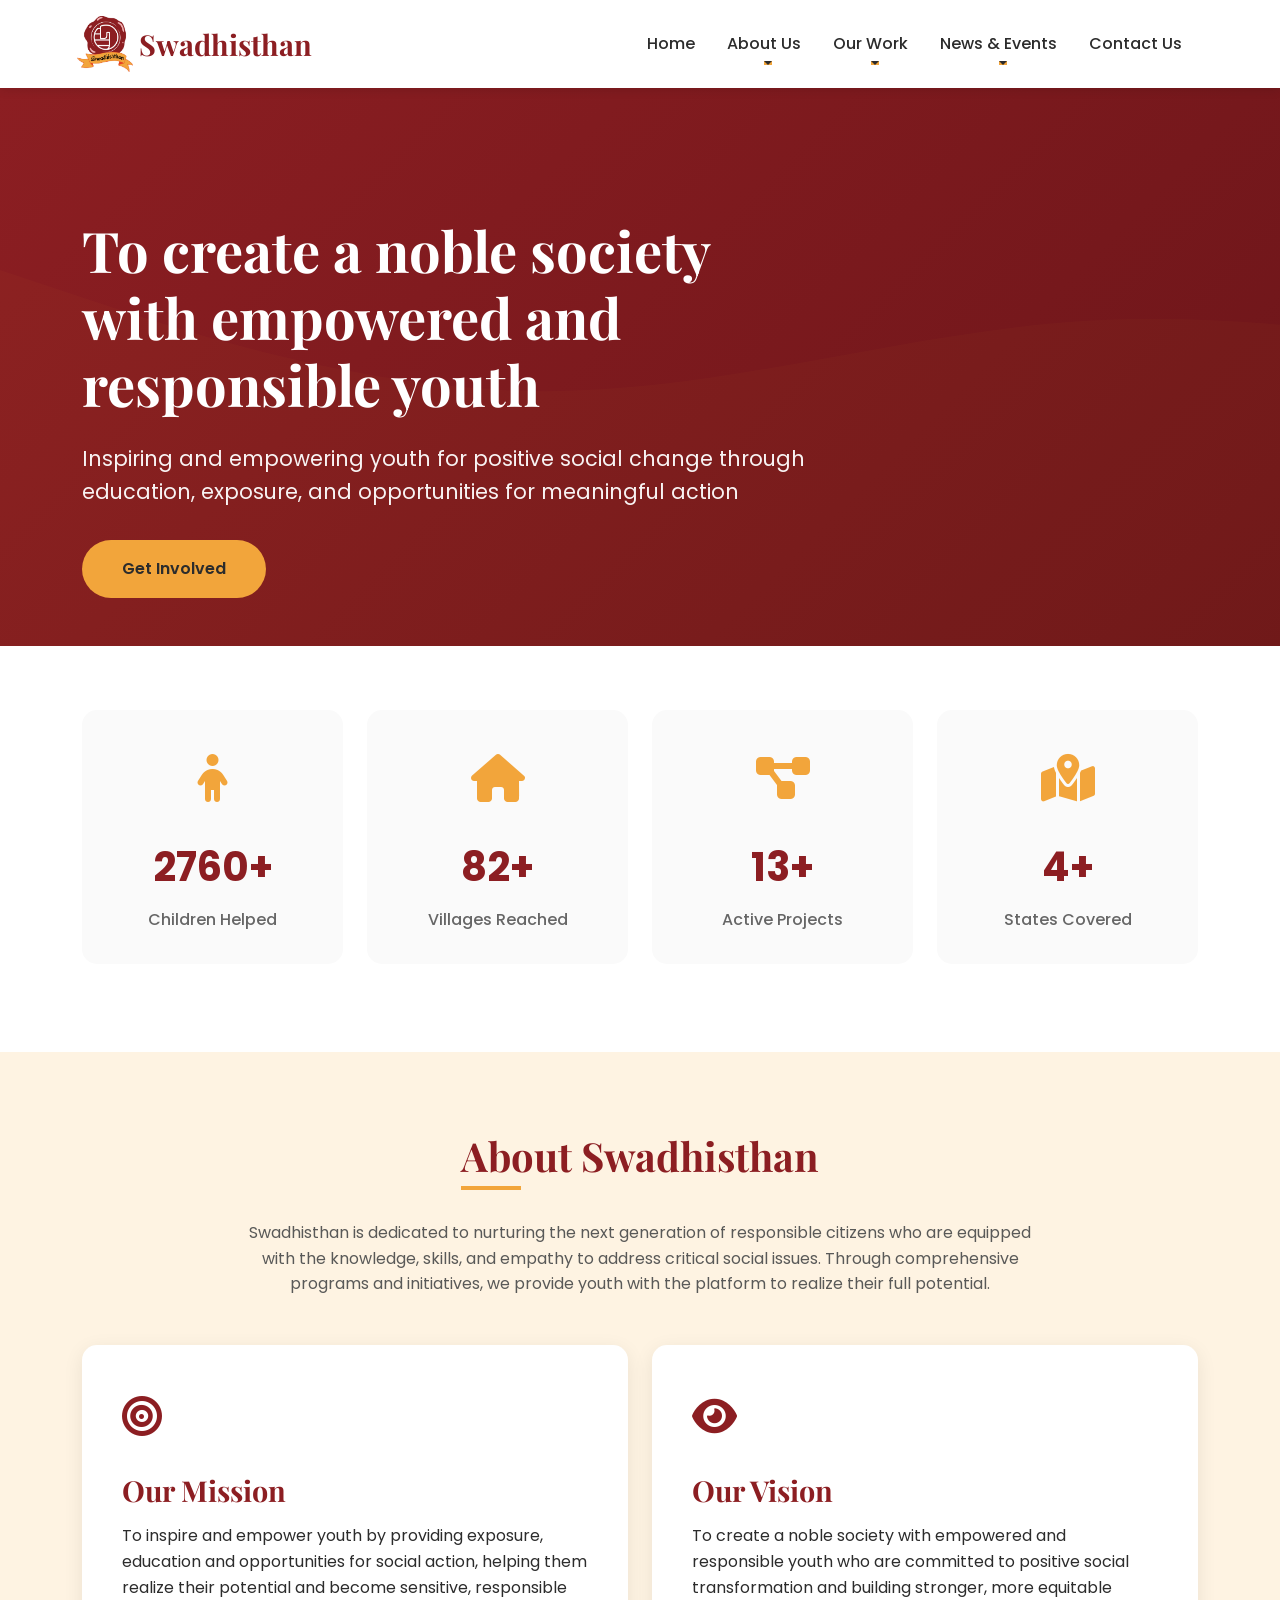
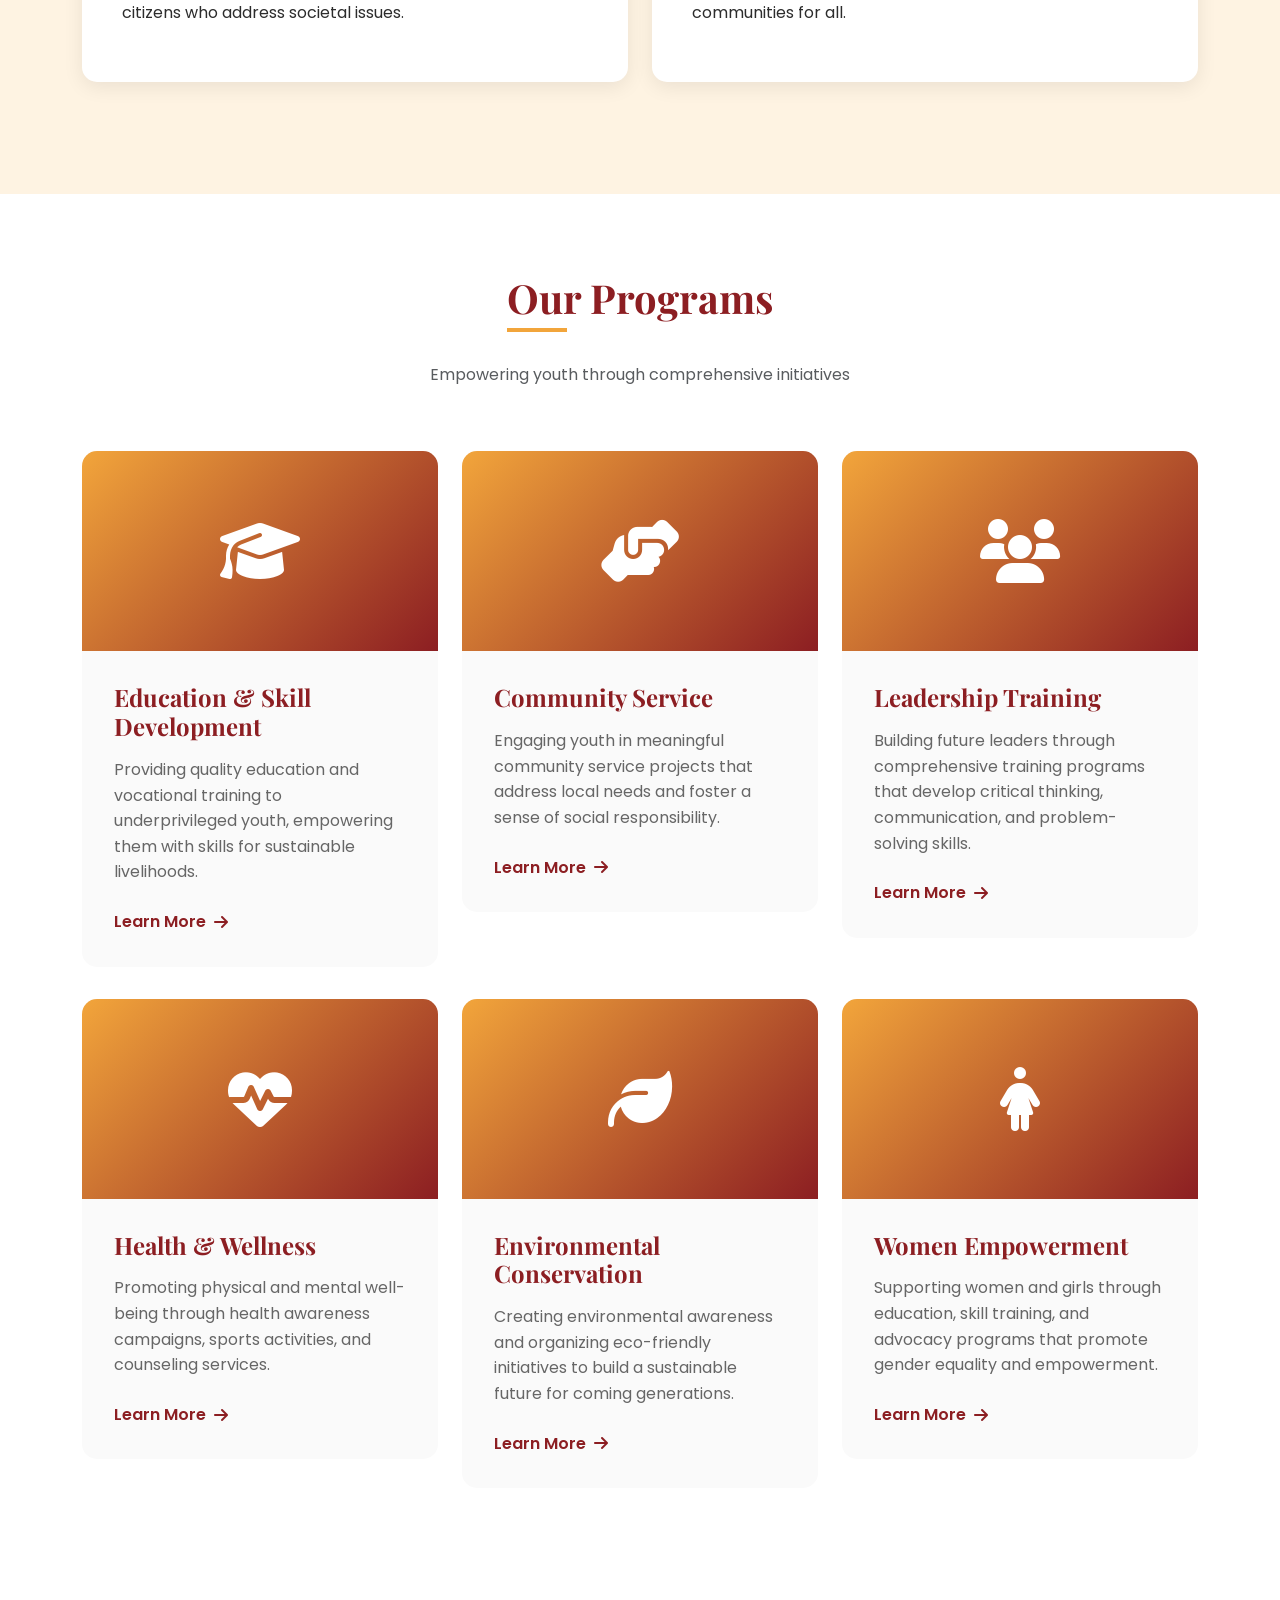
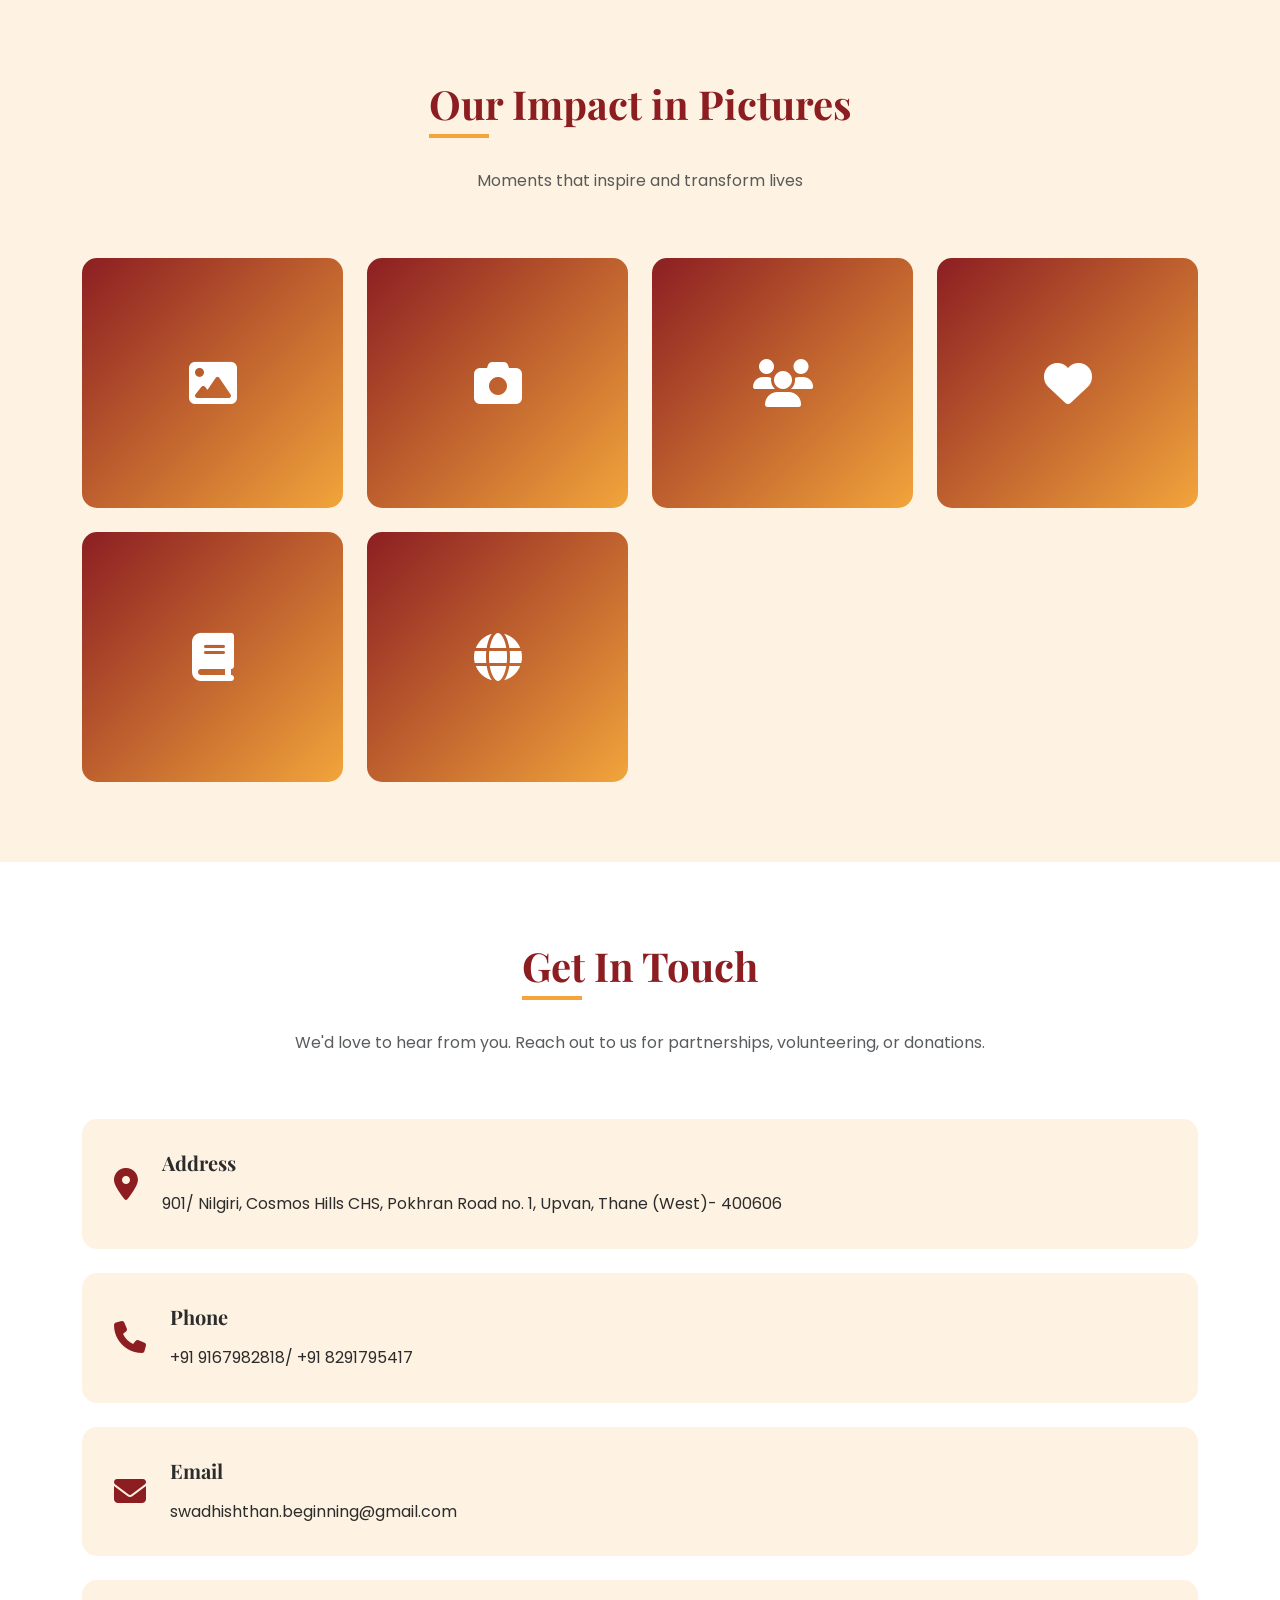
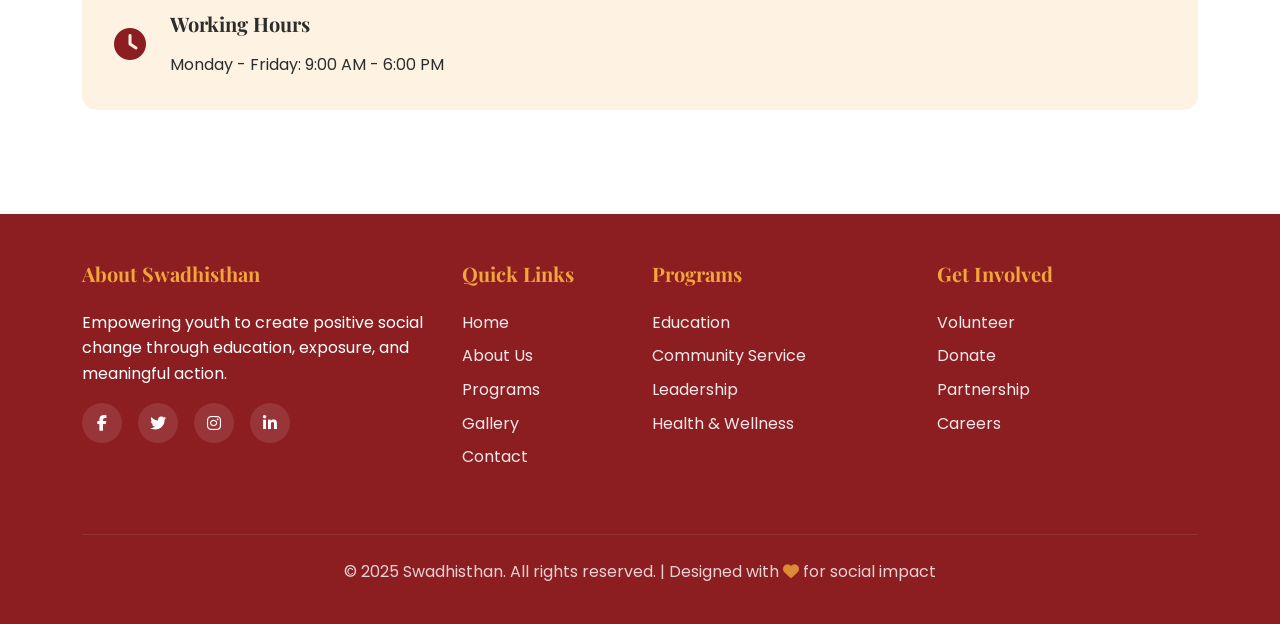
==== index.html @ 56a28869 "first commit" ====
<!doctype html>
<html lang="en">
 <head>
  <meta charset="UTF-8">
  <meta name="viewport" content="width=device-width, initial-scale=1.0">
  <meta name="description" content="Swadhisthan - Empowering youth to create a noble society through education, exposure, and social action. Join us in building responsible citizens.">
  <meta name="keywords" content="NGO, youth empowerment, social change, education, volunteering, community development, responsible citizens, Swadhisthan">
  <title>Swadhisthan - Empowering Youth for a Noble Society</title>
  <!-- Bootstrap CSS -->
  <link href="https://cdn.jsdelivr.net/npm/bootstrap@5.3.0/dist/css/bootstrap.min.css" rel="stylesheet">
  <!-- Font Awesome -->
  <link rel="stylesheet" href="https://cdnjs.cloudflare.com/ajax/libs/font-awesome/6.4.0/css/all.min.css">
  <!-- Google Fonts -->
  <link href="https://fonts.googleapis.com/css2?family=Poppins:wght@300;400;500;600;700&amp;family=Playfair+Display:wght@600;700&amp;display=swap" rel="stylesheet">
  <!-- Project CSS -->
  <link rel="stylesheet" href="css/styles.css">
  <!-- Element SDKs -->
  <!-- <script src="/_sdk/element_sdk.js"></script> -->
  <!-- <script src="/__sdk/data_sdk.js" type="text/javascript"></script> -->
  <!-- <script src="https://cdn.tailwindcss.com" type="text/javascript"></script> -->
 </head>
 <body>
  <!-- Loading Overlay -->
  <div class="loading-overlay" id="loadingOverlay">
   <div class="loader"></div>
  </div>
  <!-- Navigation -->
  <nav class="navbar navbar-expand-lg sticky-top">
   <div class="container">
    <a class="navbar-brand" href="#home">
     <!-- <div class="logo-icon"><i class="fas fa-hands-helping"></i></div> -->
     <div class="logo-icon"><img src="assets/images/logo.jpg" alt="Swadhisthan Logo" style="width: 56px;height: 56px;"></div>
     <span id="ngoName">Swadhisthan</span>
    </a>
    <button class="navbar-toggler" type="button" data-bs-toggle="collapse" data-bs-target="#navbarNav">
     <span class="navbar-toggler-icon"></span>
    </button>
    <div class="collapse navbar-collapse" id="navbarNav">
     <ul class="navbar-nav ms-auto">
      <li class="nav-item"><a class="nav-link" href="#home">Home</a></li>
      <li class="nav-item dropdown">
       <a class="nav-link dropdown-toggle" href="#" role="button" data-bs-toggle="dropdown"> About Us </a>
       <ul class="dropdown-menu">
        <li><a class="dropdown-item" href="#about">Our Story</a></li>
        <li><a class="dropdown-item" href="#about">Vision &amp; Mission</a></li>
        <li><a class="dropdown-item" href="#about">Link 1</a></li>
        <li><a class="dropdown-item" href="#about">Link 2</a></li>
       </ul>
      </li>
      <li class="nav-item dropdown">
       <a class="nav-link dropdown-toggle" href="#" role="button" data-bs-toggle="dropdown"> Our Work </a>
       <ul class="dropdown-menu">
        <li><a class="dropdown-item" href="#programs">Programs</a></li>
        <li><a class="dropdown-item" href="#gallery">Gallery</a></li>
        <li><a class="dropdown-item" href="#programs">Link 1</a></li>
        <li><a class="dropdown-item" href="#programs">Link 2</a></li>
       </ul>
      </li>
      <li class="nav-item dropdown">
       <a class="nav-link dropdown-toggle" href="#" role="button" data-bs-toggle="dropdown"> News &amp; Events </a>
       <ul class="dropdown-menu">
        <li><a class="dropdown-item" href="#programs">Latest News</a></li>
        <li><a class="dropdown-item" href="#programs">Upcoming Events</a></li>
        <li><a class="dropdown-item" href="#programs">Link 1</a></li>
       </ul>
      </li>
      <li class="nav-item"><a class="nav-link" href="#contact">Contact Us</a></li>
     </ul>
    </div>
   </div>
  </nav>
  <!-- Hero Section -->
  <section class="hero-section" id="home">
   <div class="container">
    <div class="row align-items-center">
     <div class="col-lg-8 hero-content">
      <h1 id="heroTagline">To create a noble society with empowered and responsible youth</h1>
      <p id="heroSubtitle">Inspiring and empowering youth for positive social change through education, exposure, and opportunities for meaningful action</p>
      <a href="#contact" class="btn-primary-custom" id="ctaButton">Get Involved</a>
     </div>
    </div>
   </div>
  </section>
  <!-- Impact Statistics -->
  <section class="impact-stats">
   <div class="container">
    <div class="row">
     <div class="col-md-3 col-sm-6 mb-4">
      <div class="stat-card" data-scroll="fade">
       <div class="stat-icon"><i class="fas fa-child"></i></div>
       <div class="stat-number" data-count="5000">0</div>
       <div class="stat-label">Children Helped</div>
      </div>
     </div>
     <div class="col-md-3 col-sm-6 mb-4">
      <div class="stat-card" data-scroll="fade">
       <div class="stat-icon"><i class="fas fa-home"></i></div>
       <div class="stat-number" data-count="150">0</div>
       <div class="stat-label">Villages Reached</div>
      </div>
     </div>
     <div class="col-md-3 col-sm-6 mb-4">
      <div class="stat-card" data-scroll="fade">
       <div class="stat-icon"><i class="fas fa-project-diagram"></i></div>
       <div class="stat-number" data-count="25">0</div>
       <div class="stat-label">Active Projects</div>
      </div>
     </div>
     <div class="col-md-3 col-sm-6 mb-4">
      <div class="stat-card" data-scroll="fade">
       <div class="stat-icon"><i class="fas fa-map-marked-alt"></i></div>
       <div class="stat-number" data-count="8">0</div>
       <div class="stat-label">States Covered</div>
      </div>
     </div>
    </div>
   </div>
  </section>
  <!-- About Section -->
  <section class="about-section" id="about">
   <div class="container">
    <div class="row mb-5">
     <div class="col-12 text-center">
      <h2 class="section-title" id="aboutHeading">About Swadhisthan</h2>
      <p class="mt-4 text-muted" style="max-width: 800px; margin: 0 auto;">Swadhisthan is dedicated to nurturing the next generation of responsible citizens who are equipped with the knowledge, skills, and empathy to address critical social issues. Through comprehensive programs and initiatives, we provide youth with the platform to realize their full potential.</p>
     </div>
    </div>
    <div class="row">
     <div class="col-md-6">
      <div class="mission-vision-card" data-scroll="slideLeft">
       <div class="card-icon"><i class="fas fa-bullseye"></i></div>
       <h3 id="missionHeading">Our Mission</h3>
       <p>To inspire and empower youth by providing exposure, education and opportunities for social action, helping them realize their potential and become sensitive, responsible citizens who address societal issues.</p>
      </div>
     </div>
     <div class="col-md-6">
      <div class="mission-vision-card" data-scroll="slideLeft">
       <div class="card-icon"><i class="fas fa-eye"></i></div>
       <h3 id="visionHeading">Our Vision</h3>
       <p>To create a noble society with empowered and responsible youth who are committed to positive social transformation and building stronger, more equitable communities for all.</p>
      </div>
     </div>
    </div>
   </div>
  </section>
  <!-- Programs Section -->
  <section class="programs-section" id="programs">
   <div class="container">
    <div class="row mb-5">
     <div class="col-12 text-center">
      <h2 class="section-title" id="programsHeading">Our Programs</h2>
      <p class="mt-4 text-muted">Empowering youth through comprehensive initiatives</p>
     </div>
    </div>
    <div class="row">
     <div class="col-lg-4 col-md-6">
      <div class="program-card" data-scroll="scale">
       <div class="program-image"><i class="fas fa-graduation-cap"></i></div>
       <div class="program-content">
        <h4>Education &amp; Skill Development</h4>
        <p>Providing quality education and vocational training to underprivileged youth, empowering them with skills for sustainable livelihoods.</p>
        <a href="#" class="btn-learn-more"> Learn More <i class="fas fa-arrow-right"></i> </a>
       </div>
      </div>
     </div>
     <div class="col-lg-4 col-md-6">
      <div class="program-card" data-scroll="scale">
       <div class="program-image"><i class="fas fa-hands-helping"></i></div>
       <div class="program-content">
        <h4>Community Service</h4>
        <p>Engaging youth in meaningful community service projects that address local needs and foster a sense of social responsibility.</p>
        <a href="#" class="btn-learn-more"> Learn More <i class="fas fa-arrow-right"></i> </a>
       </div>
      </div>
     </div>
     <div class="col-lg-4 col-md-6">
      <div class="program-card" data-scroll="scale">
       <div class="program-image"><i class="fas fa-users"></i></div>
       <div class="program-content">
        <h4>Leadership Training</h4>
        <p>Building future leaders through comprehensive training programs that develop critical thinking, communication, and problem-solving skills.</p>
        <a href="#" class="btn-learn-more"> Learn More <i class="fas fa-arrow-right"></i> </a>
       </div>
      </div>
     </div>
     <div class="col-lg-4 col-md-6">
      <div class="program-card" data-scroll="scale">
       <div class="program-image"><i class="fas fa-heartbeat"></i></div>
       <div class="program-content">
        <h4>Health &amp; Wellness</h4>
        <p>Promoting physical and mental well-being through health awareness campaigns, sports activities, and counseling services.</p>
        <a href="#" class="btn-learn-more"> Learn More <i class="fas fa-arrow-right"></i> </a>
       </div>
      </div>
     </div>
     <div class="col-lg-4 col-md-6">
      <div class="program-card" data-scroll="scale">
       <div class="program-image"><i class="fas fa-leaf"></i></div>
       <div class="program-content">
        <h4>Environmental Conservation</h4>
        <p>Creating environmental awareness and organizing eco-friendly initiatives to build a sustainable future for coming generations.</p>
        <a href="#" class="btn-learn-more"> Learn More <i class="fas fa-arrow-right"></i> </a>
       </div>
      </div>
     </div>
     <div class="col-lg-4 col-md-6">
      <div class="program-card" data-scroll="scale">
       <div class="program-image"><i class="fas fa-female"></i></div>
       <div class="program-content">
        <h4>Women Empowerment</h4>
        <p>Supporting women and girls through education, skill training, and advocacy programs that promote gender equality and empowerment.</p>
        <a href="#" class="btn-learn-more"> Learn More <i class="fas fa-arrow-right"></i> </a>
       </div>
      </div>
     </div>
    </div>
   </div>
  </section>
  <!-- Gallery Section -->
  <section class="gallery-section" id="gallery">
   <div class="container">
    <div class="row mb-5">
     <div class="col-12 text-center">
      <h2 class="section-title">Our Impact in Pictures</h2>
      <p class="mt-4 text-muted">Moments that inspire and transform lives</p>
     </div>
    </div>
    <div class="gallery-grid">
     <div class="gallery-item" data-scroll="rotate"><div class="gallery-placeholder"><i class="fas fa-image"></i></div></div>
     <div class="gallery-item" data-scroll="rotate"><div class="gallery-placeholder"><i class="fas fa-camera"></i></div></div>
     <div class="gallery-item" data-scroll="rotate"><div class="gallery-placeholder"><i class="fas fa-users"></i></div></div>
     <div class="gallery-item" data-scroll="rotate"><div class="gallery-placeholder"><i class="fas fa-heart"></i></div></div>
     <div class="gallery-item" data-scroll="rotate"><div class="gallery-placeholder"><i class="fas fa-book"></i></div></div>
     <div class="gallery-item" data-scroll="rotate"><div class="gallery-placeholder"><i class="fas fa-globe"></i></div></div>
    </div>
   </div>
  </section>
  <!-- Contact Section -->
  <section class="contact-section" id="contact">
   <div class="container">
    <div class="row mb-5">
     <div class="col-12 text-center">
      <h2 class="section-title" id="contactHeading">Get In Touch</h2>
      <p class="mt-4 text-muted">We'd love to hear from you. Reach out to us for partnerships, volunteering, or donations.</p>
     </div>
    </div>
    <div class="row">
     <!-- <div class="col-lg-6 mb-4">
      <form class="contact-form" id="contactForm">
       <div class="mb-3"><label for="name" class="form-label">Full Name</label> <input type="text" class="form-control" id="name" required></div>
       <div class="mb-3"><label for="email" class="form-label">Email Address</label> <input type="email" class="form-control" id="email" required></div>
       <div class="mb-3"><label for="subject" class="form-label">Subject</label> <input type="text" class="form-control" id="subject" required></div>
       <div class="mb-3"><label for="message" class="form-label">Message</label> <textarea class="form-control" id="message" rows="5" required></textarea></div>
       <button type="submit" class="btn-primary-custom w-100">Send Message</button>
      </form>
     </div> -->
     <div class="col-lg-12">
      <div class="contact-info-card"><div class="contact-icon"><i class="fas fa-map-marker-alt"></i></div><div><h5>Address</h5><p class="mb-0"> 901/ Nilgiri, Cosmos Hills CHS, Pokhran
Road no. 1, Upvan, Thane (West)- 400606</p></div></div>
      <div class="contact-info-card"><div class="contact-icon"><i class="fas fa-phone"></i></div><div><h5>Phone</h5><p class="mb-0"> +91 9167982818/ +91 8291795417</p></div></div>
      <div class="contact-info-card"><div class="contact-icon"><i class="fas fa-envelope"></i></div><div><h5>Email</h5><p class="mb-0">swadhishthan.beginning@gmail.com</p></div></div>
      <div class="contact-info-card"><div class="contact-icon"><i class="fas fa-clock"></i></div><div><h5>Working Hours</h5><p class="mb-0">Monday - Friday: 9:00 AM - 6:00 PM</p></div></div>
     </div>
    </div>
   </div>
  </section>
  <!-- Footer -->
  <footer class="footer">
   <div class="container">
    <div class="row">
     <div class="col-lg-4 mb-4">
      <h5>About Swadhisthan</h5>
      <p>Empowering youth to create positive social change through education, exposure, and meaningful action.</p>
      <div class="social-links"><a href="#" class="social-link" aria-label="Facebook"><i class="fab fa-facebook-f"></i></a> <a href="#" class="social-link" aria-label="Twitter"><i class="fab fa-twitter"></i></a> <a href="#" class="social-link" aria-label="Instagram"><i class="fab fa-instagram"></i></a> <a href="#" class="social-link" aria-label="LinkedIn"><i class="fab fa-linkedin-in"></i></a></div>
     </div>
     <div class="col-lg-2 col-md-6 mb-4"><h5>Quick Links</h5><a href="#home" class="footer-link">Home</a> <a href="#about" class="footer-link">About Us</a> <a href="#programs" class="footer-link">Programs</a> <a href="#gallery" class="footer-link">Gallery</a> <a href="#contact" class="footer-link">Contact</a></div>
     <div class="col-lg-3 col-md-6 mb-4"><h5>Programs</h5><a href="#programs" class="footer-link">Education</a> <a href="#programs" class="footer-link">Community Service</a> <a href="#programs" class="footer-link">Leadership</a> <a href="#programs" class="footer-link">Health &amp; Wellness</a></div>
     <div class="col-lg-3 mb-4"><h5>Get Involved</h5><a href="#contact" class="footer-link">Volunteer</a> <a href="#contact" class="footer-link">Donate</a> <a href="#contact" class="footer-link">Partnership</a> <a href="#contact" class="footer-link">Careers</a></div>
    </div>
    <div class="copyright"><p>© 2025 Swadhisthan. All rights reserved. | Designed with <i class="fas fa-heart" style="color: var(--primary-gold);"></i> for social impact</p></div>
   </div>
  </footer>
  <!-- Scroll to Top Button -->
  <div class="scroll-top" id="scrollTop"><i class="fas fa-chevron-up"></i></div>
  <!-- Scripts -->
  <script src="https://code.jquery.com/jquery-3.6.0.min.js"></script>
  <script src="https://cdn.jsdelivr.net/npm/bootstrap@5.3.0/dist/js/bootstrap.bundle.min.js"></script>
  <script src="js/script.js"></script>
 </body>
</html>
---- css/styles.css ----
@view-transition { navigation: auto; }

body {
    box-sizing: border-box;
}

* {
    margin: 0;
    padding: 0;
    box-sizing: border-box;
}

:root {
    --primary-gold: #f2a53b;
    --primary-maroon: #8c1e22;
    --light-gold: #fef3e2;
    --dark-maroon: #6b1519;
    --text-dark: #2c2c2c;
    --text-light: #666666;
    --white: #ffffff;
    --light-bg: #fafafa;
}

html {
    scroll-behavior: smooth;
}

body {
    font-family: 'Poppins', sans-serif;
    color: var(--text-dark);
    line-height: 1.6;
    overflow-x: hidden;
    width: 100%;
}

h1, h2, h3, h4, h5, h6 {
    font-family: 'Playfair Display', serif;
    font-weight: 700;
    margin-bottom: 1rem;
}

/* Navigation */
.navbar {
    background: var(--white);
    padding: 1rem 0;
    box-shadow: 0 2px 10px rgba(0,0,0,0.1);
    transition: all 0.3s ease;
    width: 100%;
}

.navbar.scrolled {
    padding: 0.5rem 0;
    box-shadow: 0 4px 20px rgba(0,0,0,0.15);
}

.navbar-brand {
    font-family: 'Playfair Display', serif;
    font-size: 1.8rem;
    font-weight: 700;
    color: var(--primary-maroon) !important;
    display: flex;
    align-items: center;
    gap: 0.75rem;
}

.logo-icon {
    width: 45px;
    height: 45px;
    background: linear-gradient(135deg, var(--primary-gold), var(--primary-maroon));
    border-radius: 50%;
    display: flex;
    align-items: center;
    justify-content: center;
    color: var(--white);
    font-size: 1.5rem;
}

.nav-link {
    color: var(--text-dark) !important;
    font-weight: 500;
    padding: 0.5rem 1rem !important;
    transition: color 0.3s ease;
    position: relative;
}

.nav-link:hover {
    color: var(--primary-gold) !important;
}

.nav-link::after {
    content: '';
    position: absolute;
    width: 0;
    height: 2px;
    bottom: 0;
    left: 50%;
    background: var(--primary-gold);
    transition: all 0.3s ease;
    transform: translateX(-50%);
}

.nav-link:hover::after {
    width: 70%;
}

.dropdown-menu {
    border: none;
    box-shadow: 0 5px 20px rgba(0,0,0,0.1);
    border-radius: 8px;
    padding: 0.5rem;
}

.dropdown-item {
    padding: 0.5rem 1rem;
    border-radius: 5px;
    transition: all 0.3s ease;
}

.dropdown-item:hover {
    background: var(--light-gold);
    color: var(--primary-maroon);
}

/* Hero Section */
.hero-section {
    background: linear-gradient(135deg, var(--primary-maroon) 0%, var(--dark-maroon) 100%);
    color: var(--white);
    padding: 8rem 0 6rem;
    position: relative;
    overflow: hidden;
    width: 100%;
}

.hero-section::before {
    content: '';
    position: absolute;
    top: 0;
    left: 0;
    right: 0;
    bottom: 0;
    background: url('data:image/svg+xml,<svg xmlns="http://www.w3.org/2000/svg" viewBox="0 0 1440 320"><path fill="%23f2a53b" fill-opacity="0.1" d="M0,96L48,112C96,128,192,160,288,160C384,160,480,128,576,122.7C672,117,768,139,864,144C960,149,1056,139,1152,128C1248,117,1344,107,1392,101.3L1440,96L1440,320L1392,320C1344,320,1248,320,1152,320C1056,320,960,320,864,320C768,320,672,320,576,320C480,320,384,320,288,320C192,320,96,320,48,320L0,320Z"></path></svg>');
    background-size: cover;
    opacity: 0.3;
}

.hero-content {
    position: relative;
    z-index: 2;
}

.hero-section h1 {
    font-size: 3.5rem;
    margin-bottom: 1.5rem;
    animation: fadeInUp 1s ease;
}

.hero-section p {
    font-size: 1.3rem;
    margin-bottom: 2rem;
    opacity: 0.95;
    animation: fadeInUp 1s ease 0.2s backwards;
}

.btn-primary-custom {
    background: var(--primary-gold);
    color: var(--text-dark);
    padding: 1rem 2.5rem;
    border-radius: 50px;
    font-weight: 600;
    border: none;
    transition: all 0.3s ease;
    text-decoration: none;
    display: inline-block;
    animation: fadeInUp 1s ease 0.4s backwards;
}

.btn-primary-custom:hover {
    background: var(--white);
    color: var(--primary-maroon);
    transform: translateY(-3px);
    box-shadow: 0 10px 25px rgba(0,0,0,0.2);
}

/* Impact Stats */
.impact-stats {
    background: var(--white);
    padding: 4rem 0;
    margin-top: -3rem;
    position: relative;
    z-index: 3;
    width: 100%;
}

.stat-card {
    text-align: center;
    padding: 2rem;
    border-radius: 15px;
    background: var(--light-bg);
    transition: all 0.3s ease;
    opacity: 0;
    transform: translateY(30px);
}

.stat-card.visible {
    opacity: 1;
    transform: translateY(0);
}

.stat-card:hover {
    transform: translateY(-10px);
    box-shadow: 0 10px 30px rgba(0,0,0,0.1);
}

.stat-icon {
    font-size: 3rem;
    color: var(--primary-gold);
    margin-bottom: 1rem;
}

.stat-number {
    font-size: 2.5rem;
    font-weight: 700;
    color: var(--primary-maroon);
    margin-bottom: 0.5rem;
}

.stat-label {
    font-size: 1rem;
    color: var(--text-light);
    font-weight: 500;
}

/* About Section */
.about-section {
    padding: 5rem 0;
    background: var(--light-gold);
    width: 100%;
}

.section-title {
    font-size: 2.5rem;
    color: var(--primary-maroon);
    margin-bottom: 1rem;
    position: relative;
    display: inline-block;
}

.section-title::after {
    content: '';
    position: absolute;
    bottom: -10px;
    left: 0;
    width: 60px;
    height: 4px;
    background: var(--primary-gold);
}

.mission-vision-card {
    background: var(--white);
    padding: 2.5rem;
    border-radius: 15px;
    margin-bottom: 2rem;
    box-shadow: 0 5px 20px rgba(0,0,0,0.08);
    transition: all 0.3s ease;
    opacity: 0;
    transform: translateX(-50px);
}

.mission-vision-card.visible {
    opacity: 1;
    transform: translateX(0);
}

.mission-vision-card:hover {
    transform: translateY(-5px);
    box-shadow: 0 10px 30px rgba(0,0,0,0.15);
}

.card-icon {
    font-size: 2.5rem;
    color: var(--primary-maroon);
    margin-bottom: 1.5rem;
}

.mission-vision-card h3 {
    color: var(--primary-maroon);
    font-size: 1.8rem;
    margin-bottom: 1rem;
}

/* Programs Section */
.programs-section {
    padding: 5rem 0;
    background: var(--white);
    width: 100%;
}

.program-card {
    background: var(--light-bg);
    border-radius: 15px;
    overflow: hidden;
    transition: all 0.3s ease;
    margin-bottom: 2rem;
    opacity: 0;
    transform: scale(0.9);
}

.program-card.visible {
    opacity: 1;
    transform: scale(1);
}

.program-card:hover {
    transform: translateY(-10px) scale(1.02);
    box-shadow: 0 15px 40px rgba(0,0,0,0.15);
}

.program-image {
    width: 100%;
    height: 200px;
    background: linear-gradient(135deg, var(--primary-gold), var(--primary-maroon));
    display: flex;
    align-items: center;
    justify-content: center;
    font-size: 4rem;
    color: var(--white);
}

.program-content {
    padding: 2rem;
}

.program-card h4 {
    color: var(--primary-maroon);
    font-size: 1.5rem;
    margin-bottom: 1rem;
}

.program-card p {
    color: var(--text-light);
    margin-bottom: 1.5rem;
}

.btn-learn-more {
    color: var(--primary-maroon);
    text-decoration: none;
    font-weight: 600;
    display: inline-flex;
    align-items: center;
    gap: 0.5rem;
    transition: all 0.3s ease;
}

.btn-learn-more:hover {
    color: var(--primary-gold);
    gap: 1rem;
}

/* Gallery Section */
.gallery-section {
    padding: 5rem 0;
    background: var(--light-gold);
    width: 100%;
}

.gallery-grid {
    display: grid;
    grid-template-columns: repeat(auto-fit, minmax(250px, 1fr));
    gap: 1.5rem;
    margin-top: 3rem;
}

.gallery-item {
    height: 250px;
    border-radius: 15px;
    overflow: hidden;
    position: relative;
    cursor: pointer;
    opacity: 0;
    transform: rotateY(90deg);
}

.gallery-item.visible {
    opacity: 1;
    transform: rotateY(0deg);
    transition: all 0.6s ease;
}

.gallery-placeholder {
    width: 100%;
    height: 100%;
    background: linear-gradient(135deg, var(--primary-maroon), var(--primary-gold));
    display: flex;
    align-items: center;
    justify-content: center;
    font-size: 3rem;
    color: var(--white);
    transition: all 0.3s ease;
}

.gallery-item:hover .gallery-placeholder {
    transform: scale(1.1);
}

/* Contact Section */
.contact-section {
    padding: 5rem 0;
    background: var(--white);
    width: 100%;
}

.contact-form {
    background: var(--light-bg);
    padding: 3rem;
    border-radius: 15px;
    box-shadow: 0 5px 20px rgba(0,0,0,0.08);
}

.form-control {
    border: 2px solid transparent;
    padding: 0.875rem 1.25rem;
    border-radius: 10px;
    background: var(--white);
    transition: all 0.3s ease;
}

.form-control:focus {
    border-color: var(--primary-gold);
    box-shadow: 0 0 0 0.2rem rgba(242, 165, 59, 0.25);
    background: var(--white);
}

.contact-info-card {
    background: var(--light-gold);
    padding: 2rem;
    border-radius: 15px;
    margin-bottom: 1.5rem;
    display: flex;
    align-items: center;
    gap: 1.5rem;
    transition: all 0.3s ease;
}

.contact-info-card:hover {
    transform: translateX(10px);
    box-shadow: 0 5px 15px rgba(0,0,0,0.1);
}

.contact-icon {
    font-size: 2rem;
    color: var(--primary-maroon);
}

/* Footer */
.footer {
    background: var(--primary-maroon);
    color: var(--white);
    padding: 3rem 0 1.5rem;
    width: 100%;
}

.footer h5 {
    color: var(--primary-gold);
    margin-bottom: 1.5rem;
}

.footer-link {
    color: var(--white);
    text-decoration: none;
    display: block;
    margin-bottom: 0.5rem;
    transition: all 0.3s ease;
    opacity: 0.9;
}

.footer-link:hover {
    color: var(--primary-gold);
    padding-left: 10px;
}

.social-links {
    display: flex;
    gap: 1rem;
    margin-top: 1rem;
}

.social-link {
    width: 40px;
    height: 40px;
    border-radius: 50%;
    background: rgba(255,255,255,0.1);
    display: flex;
    align-items: center;
    justify-content: center;
    color: var(--white);
    text-decoration: none;
    transition: all 0.3s ease;
}

.social-link:hover {
    background: var(--primary-gold);
    color: var(--primary-maroon);
    transform: translateY(-5px);
}

.copyright {
    border-top: 1px solid rgba(255,255,255,0.1);
    margin-top: 2rem;
    padding-top: 1.5rem;
    text-align: center;
    opacity: 0.8;
}

/* Animations */
@keyframes fadeInUp {
    from {
        opacity: 0;
        transform: translateY(30px);
    }
    to {
        opacity: 1;
        transform: translateY(0);
    }
}

@keyframes fadeIn {
    from {
        opacity: 0;
    }
    to {
        opacity: 1;
    }
}

/* Scroll to Top Button */
.scroll-top {
    position: fixed;
    bottom: 30px;
    right: 30px;
    width: 50px;
    height: 50px;
    background: var(--primary-gold);
    color: var(--text-dark);
    border-radius: 50%;
    display: flex;
    align-items: center;
    justify-content: center;
    cursor: pointer;
    opacity: 0;
    visibility: hidden;
    transition: all 0.3s ease;
    z-index: 1000;
    box-shadow: 0 5px 15px rgba(0,0,0,0.2);
}

.scroll-top.visible {
    opacity: 1;
    visibility: visible;
}

.scroll-top:hover {
    background: var(--primary-maroon);
    color: var(--white);
    transform: translateY(-5px);
}

/* Breadcrumb */
.breadcrumb-custom {
    background: var(--light-gold);
    padding: 1rem 0;
}

.breadcrumb {
    background: transparent;
    margin-bottom: 0;
}

/* Mobile Responsive */
@media (max-width: 768px) {
    .hero-section h1 {
        font-size: 2rem;
    }
    
    .hero-section p {
        font-size: 1rem;
    }
    
    .section-title {
        font-size: 1.8rem;
    }
    
    .stat-number {
        font-size: 2rem;
    }
    
    .navbar-brand {
        font-size: 1.3rem;
    }
    
    .logo-icon {
        width: 35px;
        height: 35px;
        font-size: 1.2rem;
    }
    
    .contact-form {
        padding: 2rem 1.5rem;
    }
}

/* Loading Animation */
.loading-overlay {
    position: fixed;
    top: 0;
    left: 0;
    width: 100%;
    height: 100%;
    background: var(--white);
    display: flex;
    align-items: center;
    justify-content: center;
    z-index: 9999;
    transition: opacity 0.5s ease;
}

.loading-overlay.hidden {
    opacity: 0;
    pointer-events: none;
}

.loader {
    width: 50px;
    height: 50px;
    border: 5px solid var(--light-gold);
    border-top-color: var(--primary-gold);
    border-radius: 50%;
    animation: spin 1s linear infinite;
}

@keyframes spin {
    to { transform: rotate(360deg); }
}
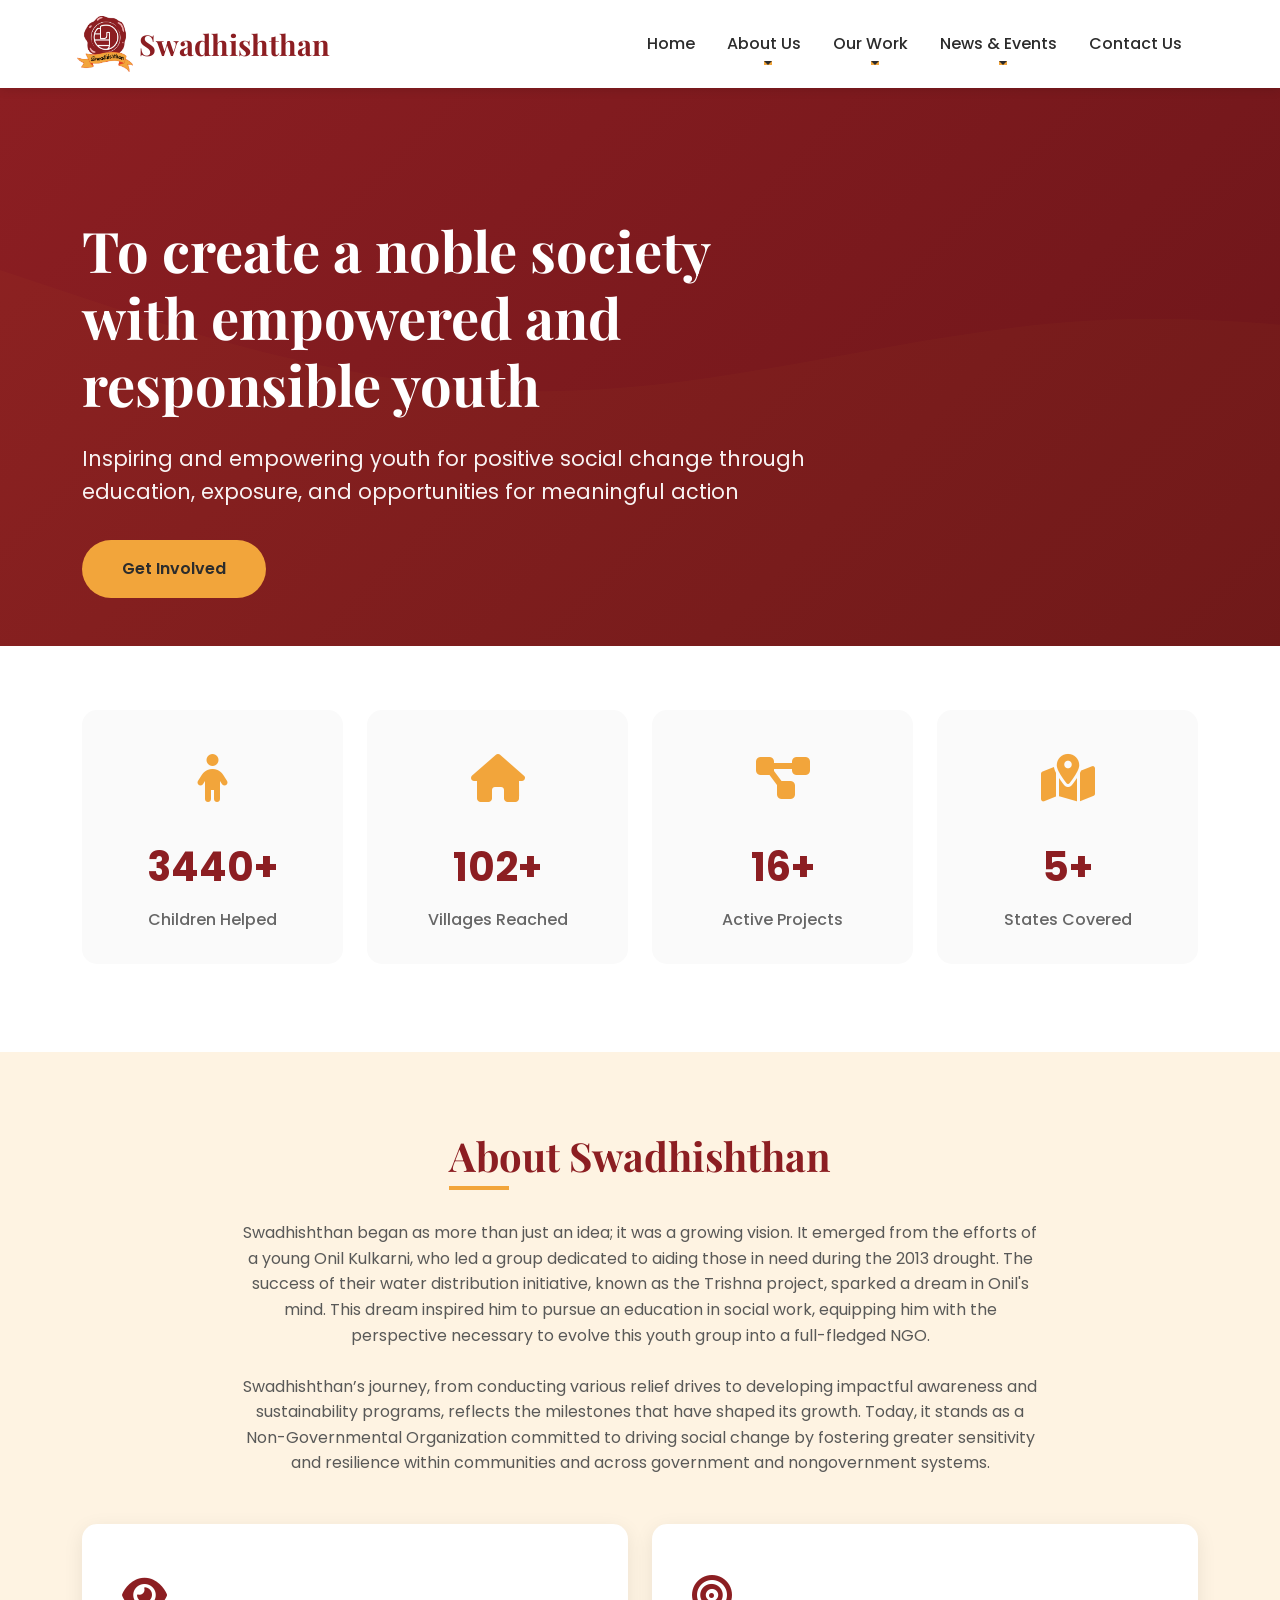
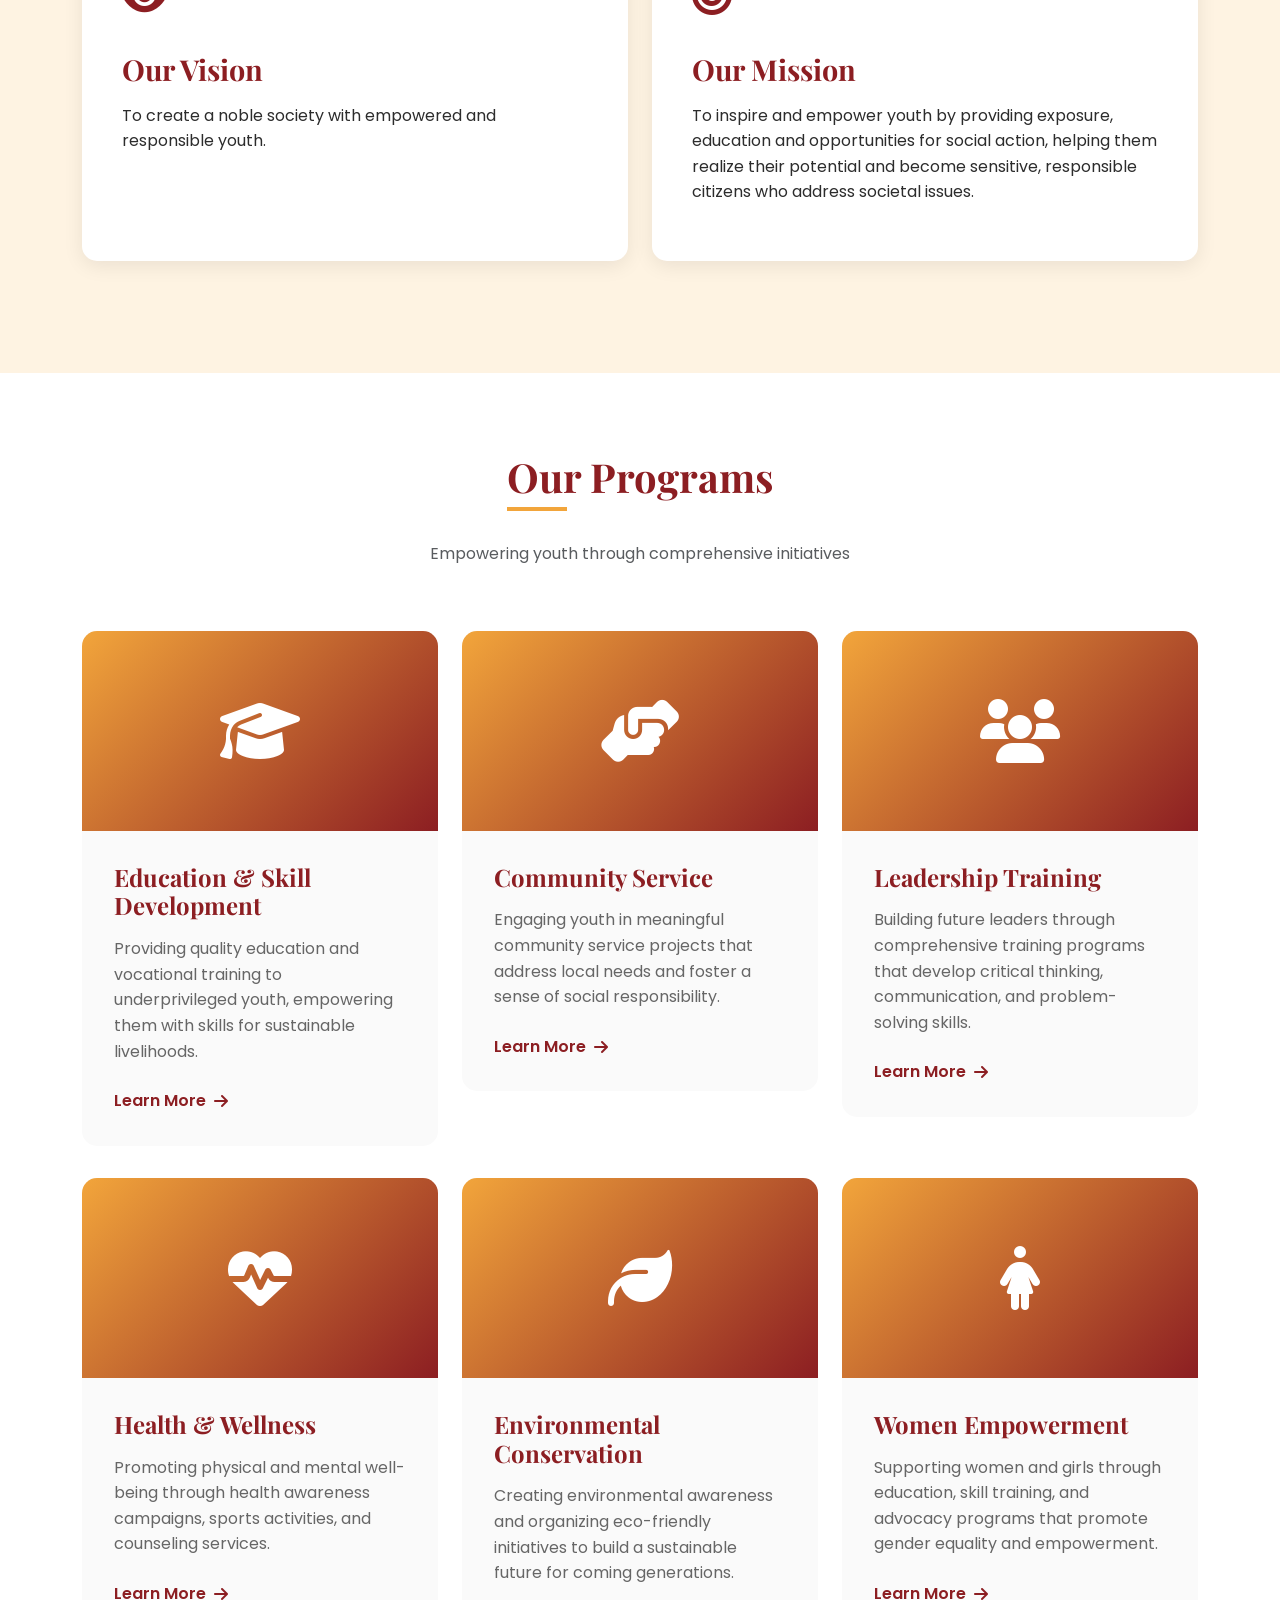
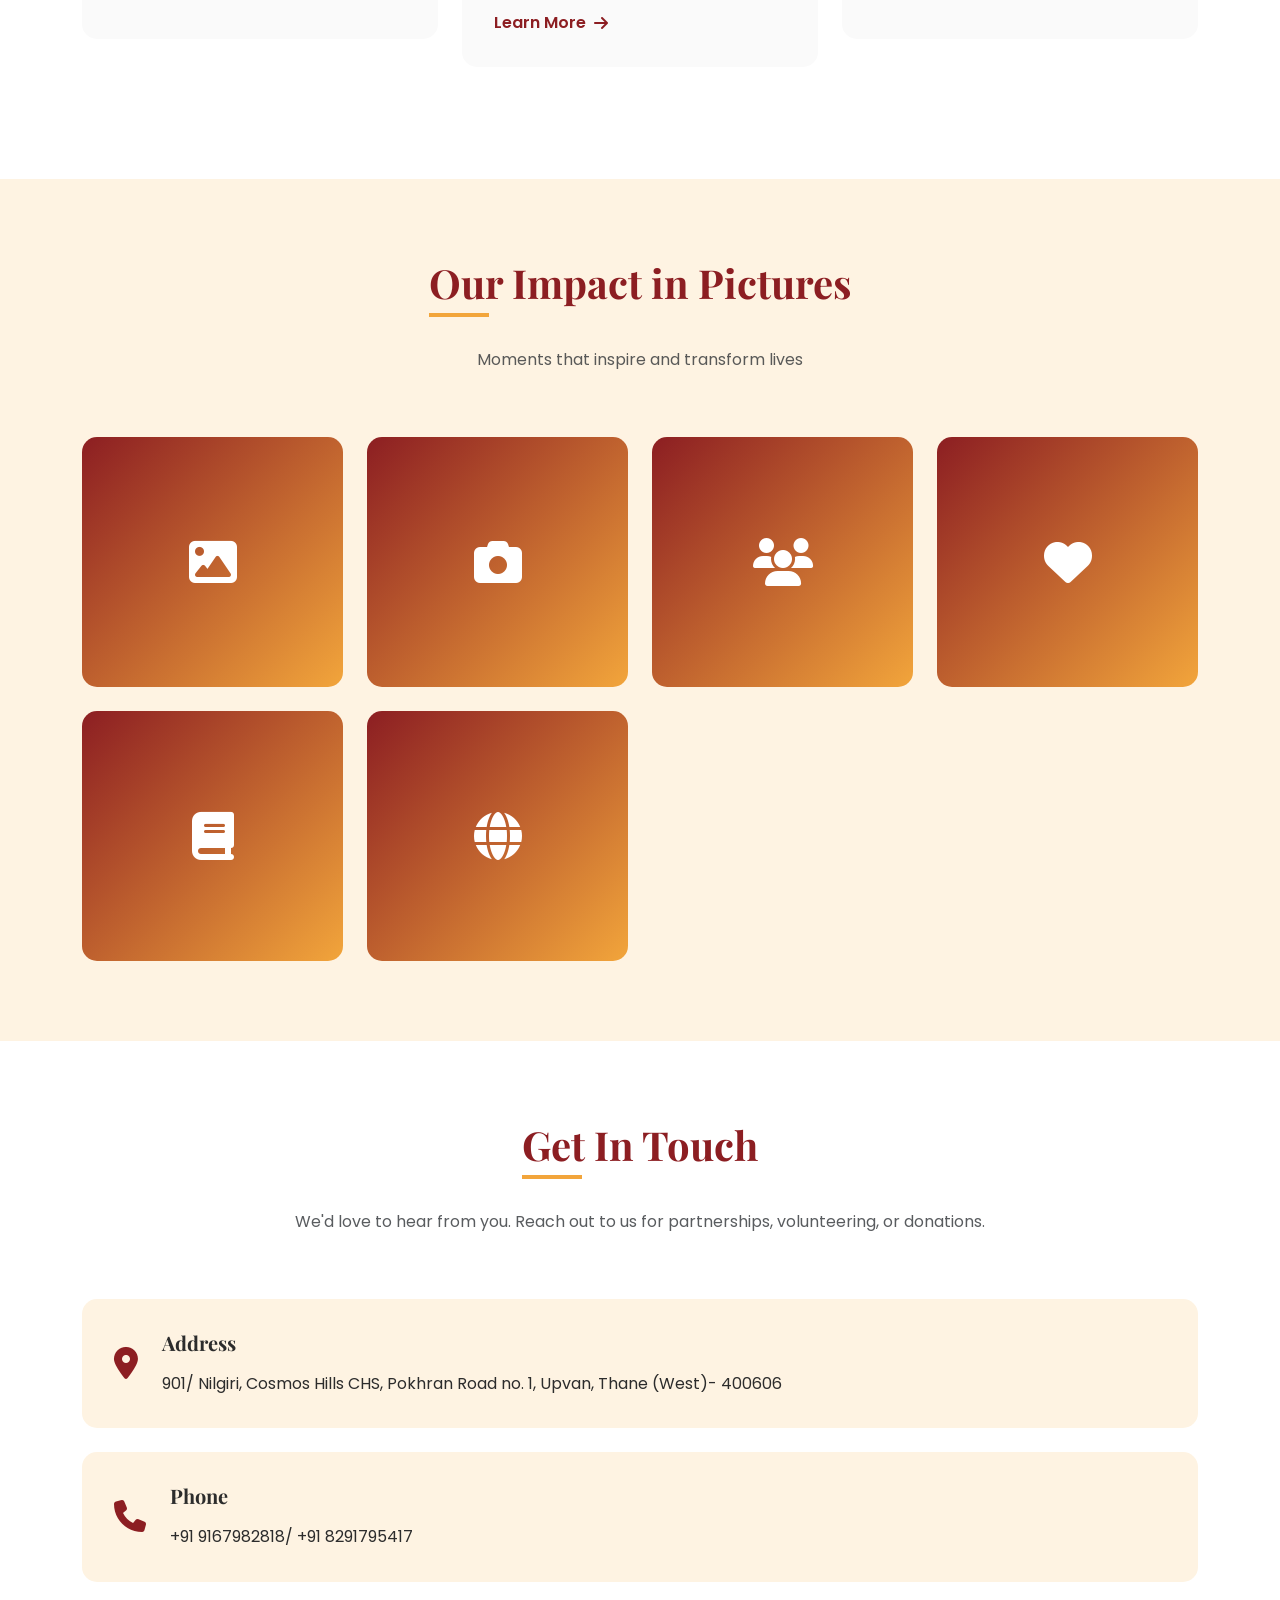
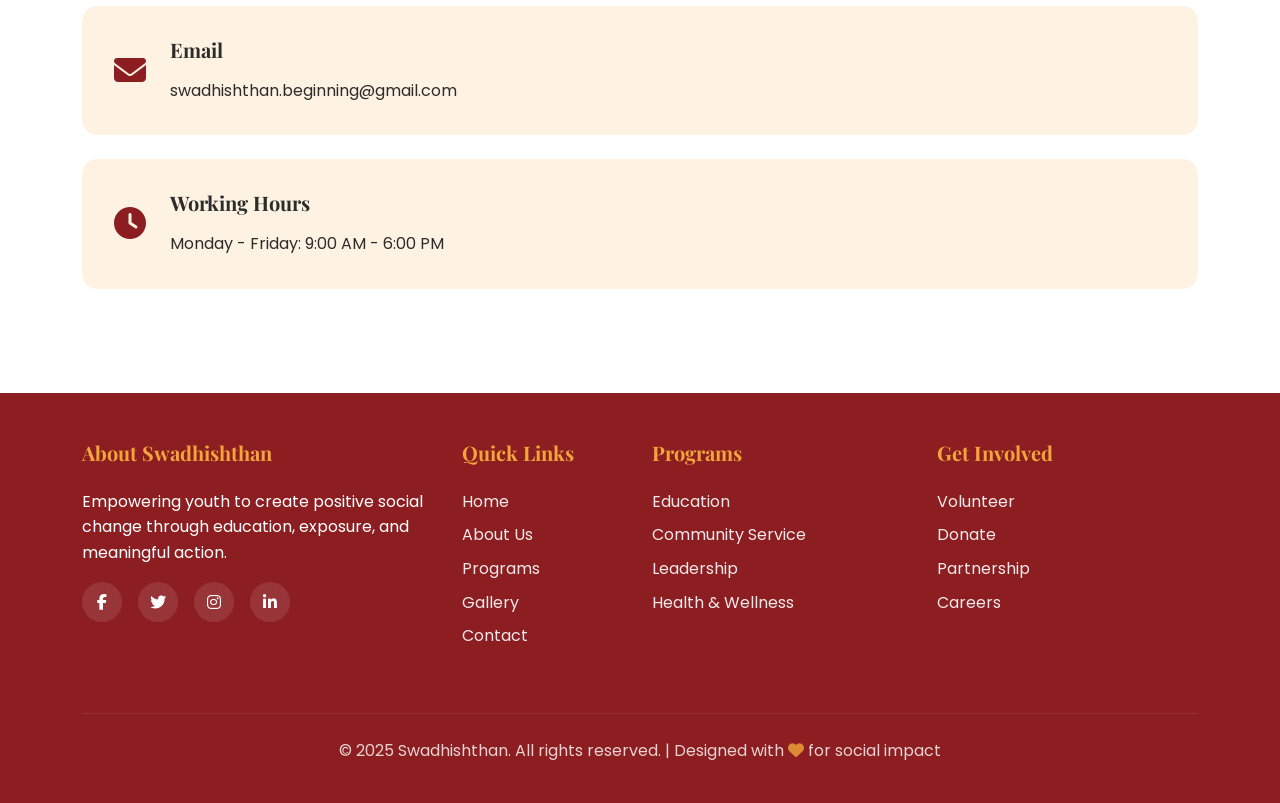
==== commit 935d2836: "rectify brand name spelling mistake" ====
--- a/index.html
+++ b/index.html
@@ -3,9 +3,9 @@
  <head>
   <meta charset="UTF-8">
   <meta name="viewport" content="width=device-width, initial-scale=1.0">
-  <meta name="description" content="Swadhisthan - Empowering youth to create a noble society through education, exposure, and social action. Join us in building responsible citizens.">
-  <meta name="keywords" content="NGO, youth empowerment, social change, education, volunteering, community development, responsible citizens, Swadhisthan">
-  <title>Swadhisthan - Empowering Youth for a Noble Society</title>
+  <meta name="description" content="Swadhishthan - Empowering youth to create a noble society through education, exposure, and social action. Join us in building responsible citizens.">
+  <meta name="keywords" content="NGO, youth empowerment, social change, education, volunteering, community development, responsible citizens, Swadhishthan">
+  <title>Swadhishthan - Empowering Youth for a Noble Society</title>
   <!-- Bootstrap CSS -->
   <link href="https://cdn.jsdelivr.net/npm/bootstrap@5.3.0/dist/css/bootstrap.min.css" rel="stylesheet">
   <!-- Font Awesome -->
@@ -29,8 +29,8 @@
    <div class="container">
     <a class="navbar-brand" href="#home">
      <!-- <div class="logo-icon"><i class="fas fa-hands-helping"></i></div> -->
-     <div class="logo-icon"><img src="assets/images/logo.jpg" alt="Swadhisthan Logo" style="width: 56px;height: 56px;"></div>
-     <span id="ngoName">Swadhisthan</span>
+     <div class="logo-icon"><img src="assets/images/logo.jpg" alt="Swadhishthan Logo" style="width: 56px;height: 56px;"></div>
+     <span id="ngoName">Swadhishthan</span>
     </a>
     <button class="navbar-toggler" type="button" data-bs-toggle="collapse" data-bs-target="#navbarNav">
      <span class="navbar-toggler-icon"></span>
@@ -121,23 +121,33 @@
    <div class="container">
     <div class="row mb-5">
      <div class="col-12 text-center">
-      <h2 class="section-title" id="aboutHeading">About Swadhisthan</h2>
-      <p class="mt-4 text-muted" style="max-width: 800px; margin: 0 auto;">Swadhisthan is dedicated to nurturing the next generation of responsible citizens who are equipped with the knowledge, skills, and empathy to address critical social issues. Through comprehensive programs and initiatives, we provide youth with the platform to realize their full potential.</p>
-     </div>
-    </div>
-    <div class="row">
+      <h2 class="section-title" id="aboutHeading">About Swadhishthan</h2>
+      <p class="mt-4 text-muted" style="max-width: 800px; margin: 0 auto;">Swadhishthan began as more than just an idea; it was a growing vision. It emerged from the
+    efforts of a young Onil Kulkarni, who led a group dedicated to aiding those in need during the
+    2013 drought. The success of their water distribution initiative, known as the Trishna project,
+    sparked a dream in Onil's mind. This dream inspired him to pursue an education in social work,
+    equipping him with the perspective necessary to evolve this youth group into a full-fledged
+    NGO.
+    <br><br>
+    Swadhishthan’s journey, from conducting various relief drives to developing impactful
+    awareness and sustainability programs, reflects the milestones that have shaped its growth.
+    Today, it stands as a Non-Governmental Organization committed to driving social change by
+    fostering greater sensitivity and resilience within communities and across government and nongovernment systems.</p>
+     </div>
+    </div>
+    <div class="row">     
+     <div class="col-md-6">
+      <div class="mission-vision-card" data-scroll="slideLeft">
+       <div class="card-icon"><i class="fas fa-eye"></i></div>
+       <h3 id="visionHeading">Our Vision</h3>
+       <p>To create a noble society with empowered and responsible youth.<br><br><br></p>
+      </div>
+     </div>
      <div class="col-md-6">
       <div class="mission-vision-card" data-scroll="slideLeft">
        <div class="card-icon"><i class="fas fa-bullseye"></i></div>
        <h3 id="missionHeading">Our Mission</h3>
        <p>To inspire and empower youth by providing exposure, education and opportunities for social action, helping them realize their potential and become sensitive, responsible citizens who address societal issues.</p>
-      </div>
-     </div>
-     <div class="col-md-6">
-      <div class="mission-vision-card" data-scroll="slideLeft">
-       <div class="card-icon"><i class="fas fa-eye"></i></div>
-       <h3 id="visionHeading">Our Vision</h3>
-       <p>To create a noble society with empowered and responsible youth who are committed to positive social transformation and building stronger, more equitable communities for all.</p>
       </div>
      </div>
     </div>
@@ -269,7 +279,7 @@
    <div class="container">
     <div class="row">
      <div class="col-lg-4 mb-4">
-      <h5>About Swadhisthan</h5>
+      <h5>About Swadhishthan</h5>
       <p>Empowering youth to create positive social change through education, exposure, and meaningful action.</p>
       <div class="social-links"><a href="#" class="social-link" aria-label="Facebook"><i class="fab fa-facebook-f"></i></a> <a href="#" class="social-link" aria-label="Twitter"><i class="fab fa-twitter"></i></a> <a href="#" class="social-link" aria-label="Instagram"><i class="fab fa-instagram"></i></a> <a href="#" class="social-link" aria-label="LinkedIn"><i class="fab fa-linkedin-in"></i></a></div>
      </div>
@@ -277,7 +287,7 @@
      <div class="col-lg-3 col-md-6 mb-4"><h5>Programs</h5><a href="#programs" class="footer-link">Education</a> <a href="#programs" class="footer-link">Community Service</a> <a href="#programs" class="footer-link">Leadership</a> <a href="#programs" class="footer-link">Health &amp; Wellness</a></div>
      <div class="col-lg-3 mb-4"><h5>Get Involved</h5><a href="#contact" class="footer-link">Volunteer</a> <a href="#contact" class="footer-link">Donate</a> <a href="#contact" class="footer-link">Partnership</a> <a href="#contact" class="footer-link">Careers</a></div>
     </div>
-    <div class="copyright"><p>© 2025 Swadhisthan. All rights reserved. | Designed with <i class="fas fa-heart" style="color: var(--primary-gold);"></i> for social impact</p></div>
+    <div class="copyright"><p>© 2025 Swadhishthan. All rights reserved. | Designed with <i class="fas fa-heart" style="color: var(--primary-gold);"></i> for social impact</p></div>
    </div>
   </footer>
   <!-- Scroll to Top Button -->
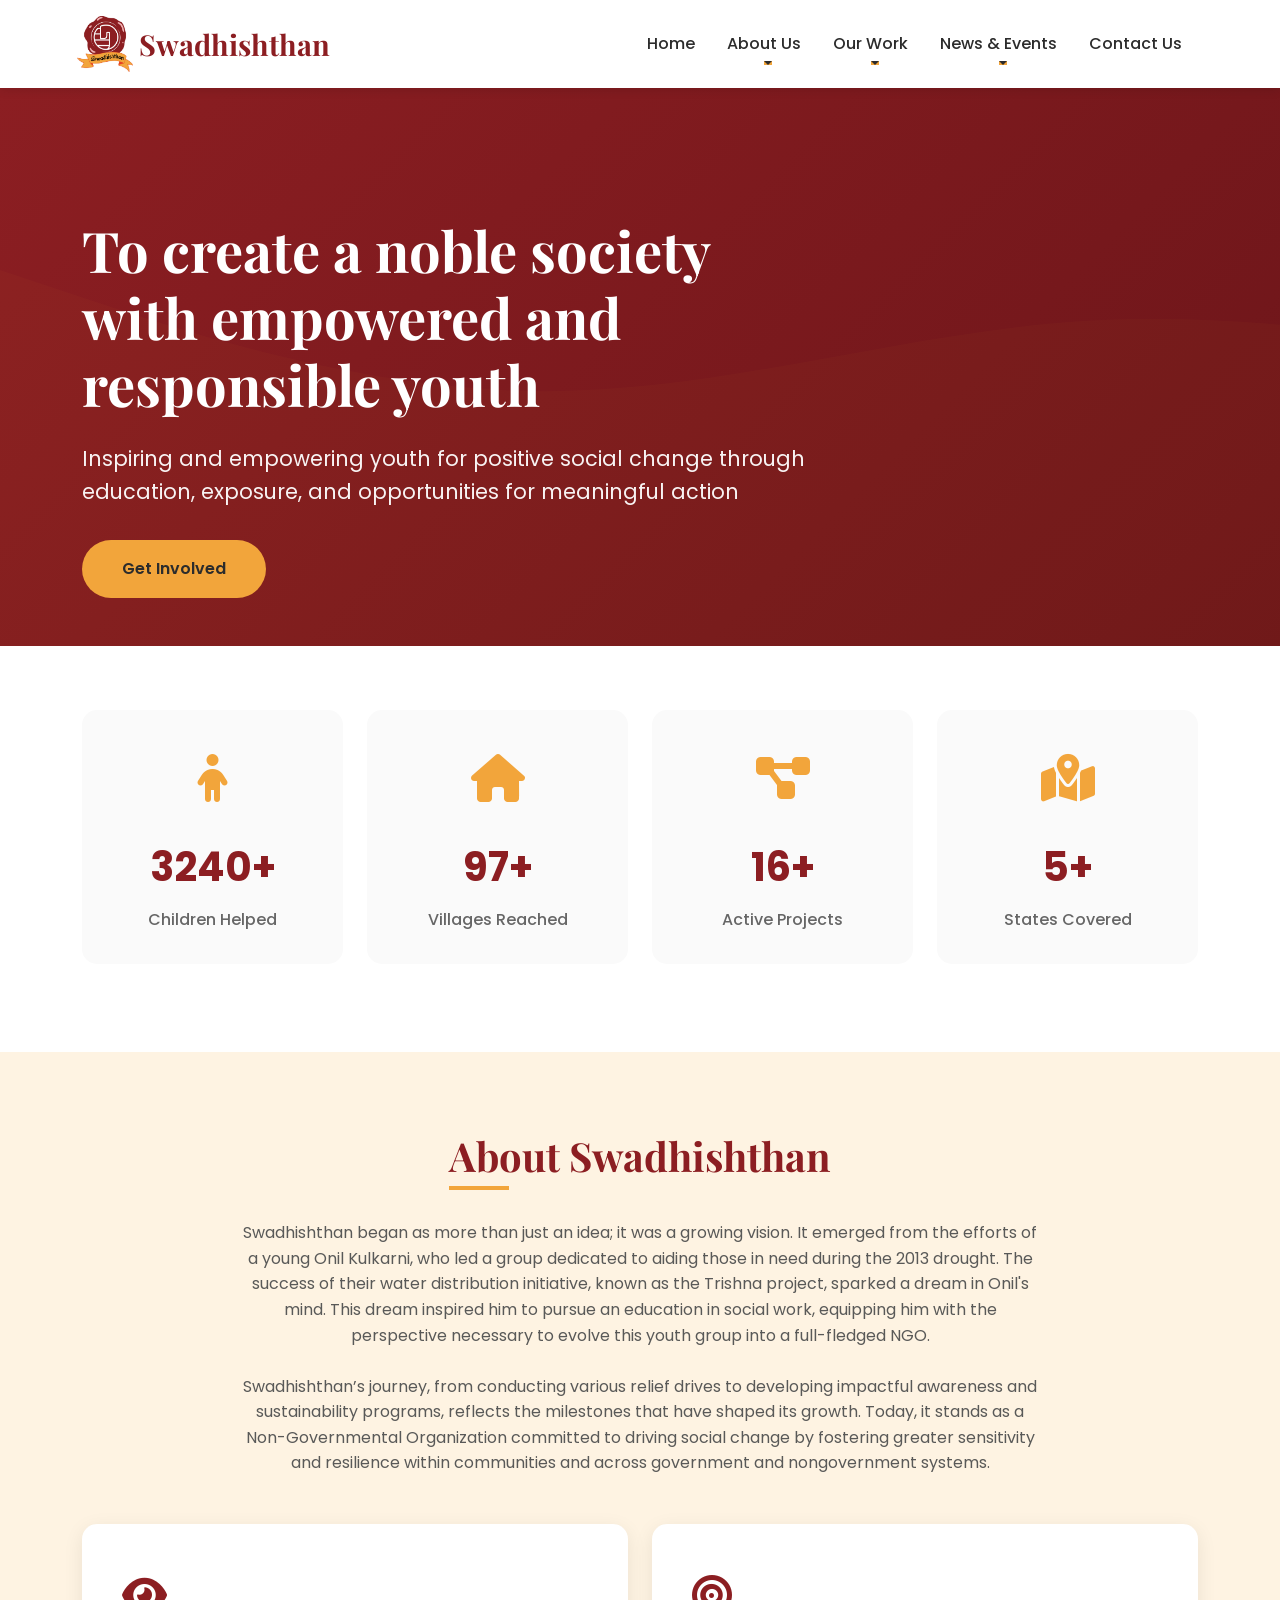
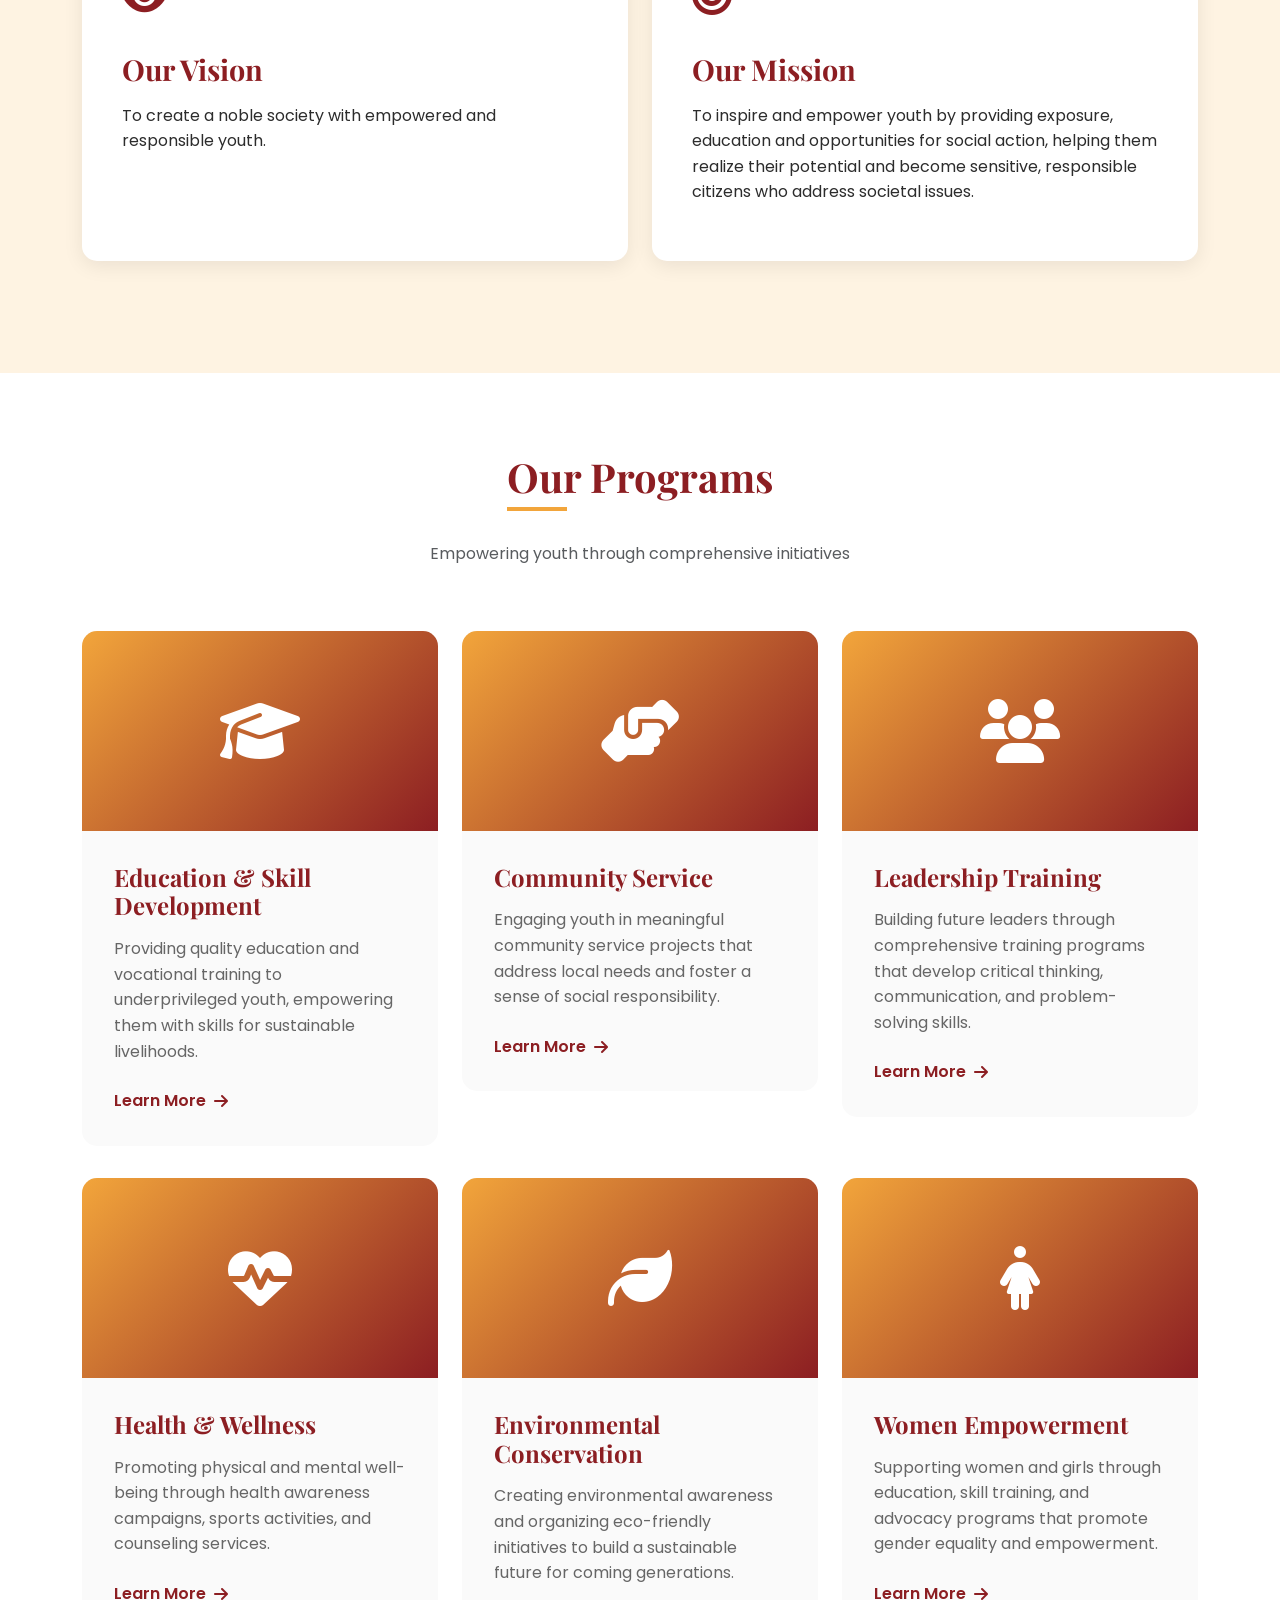
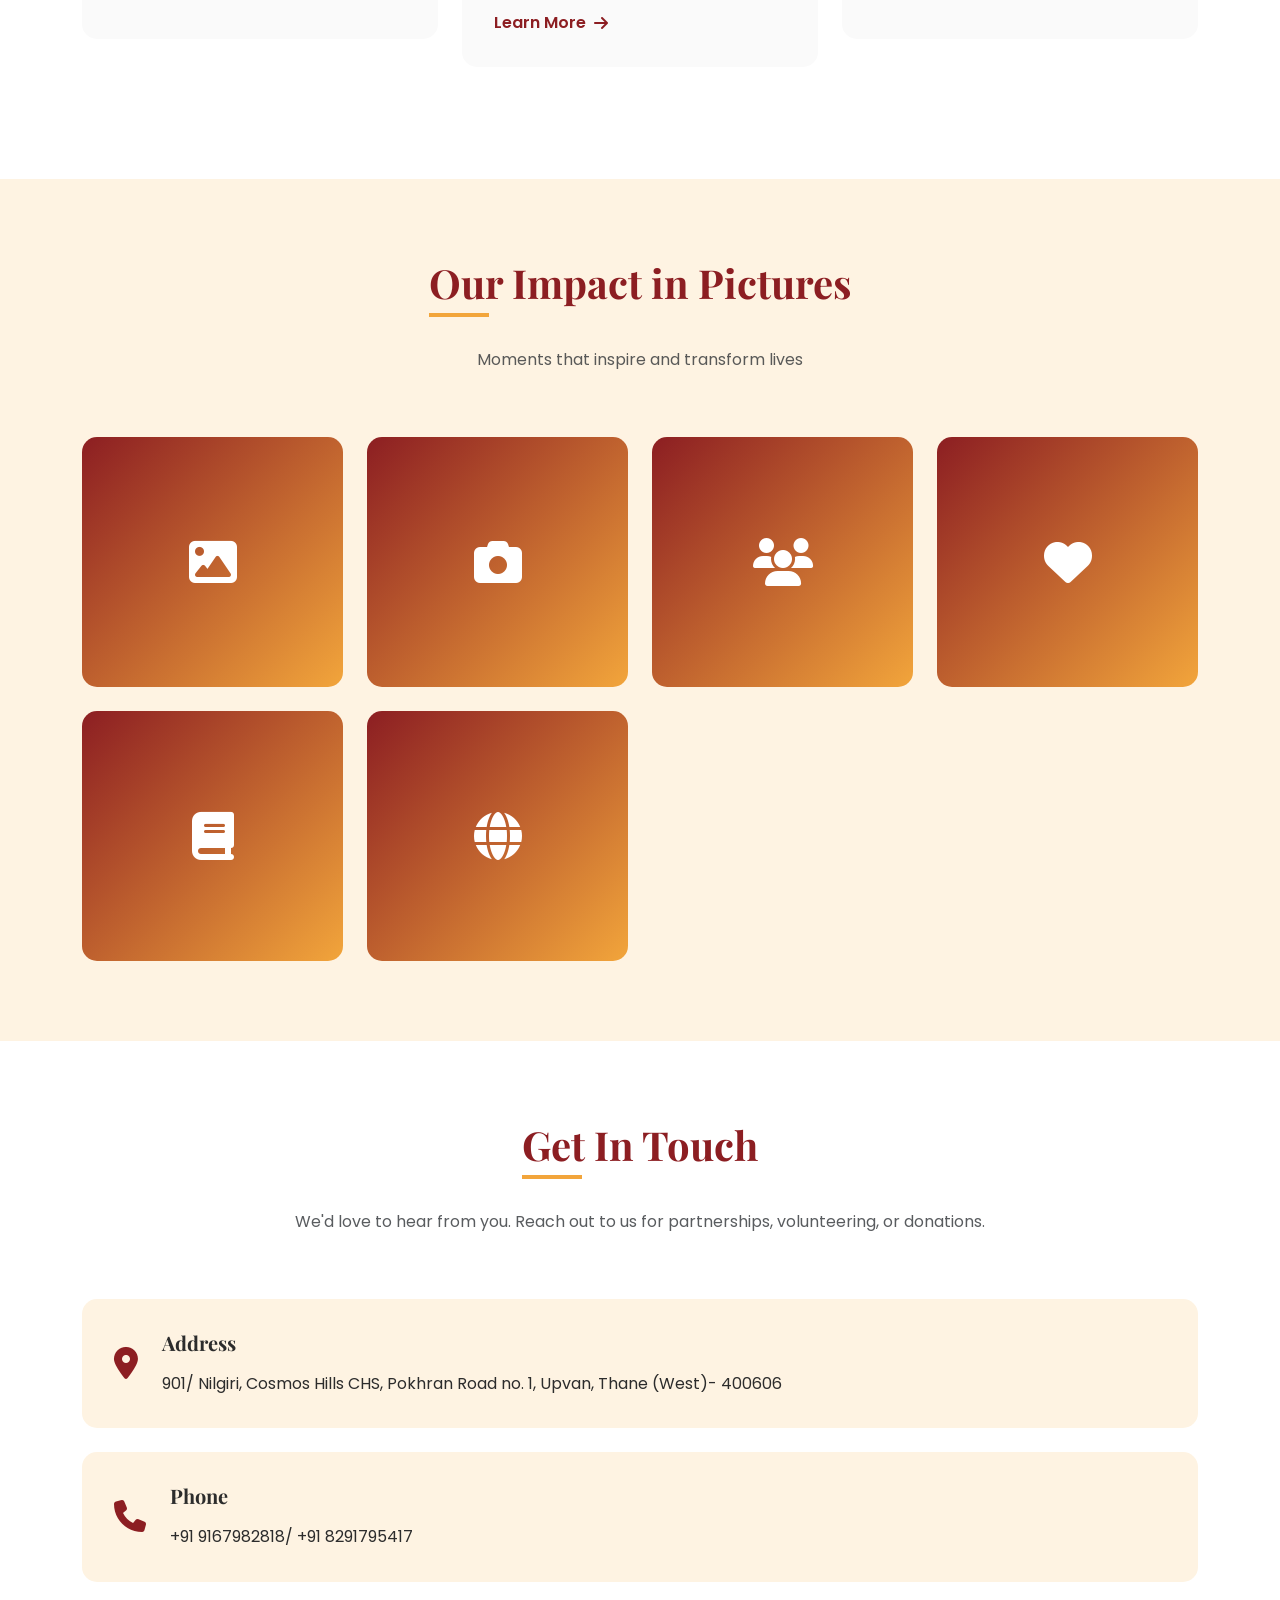
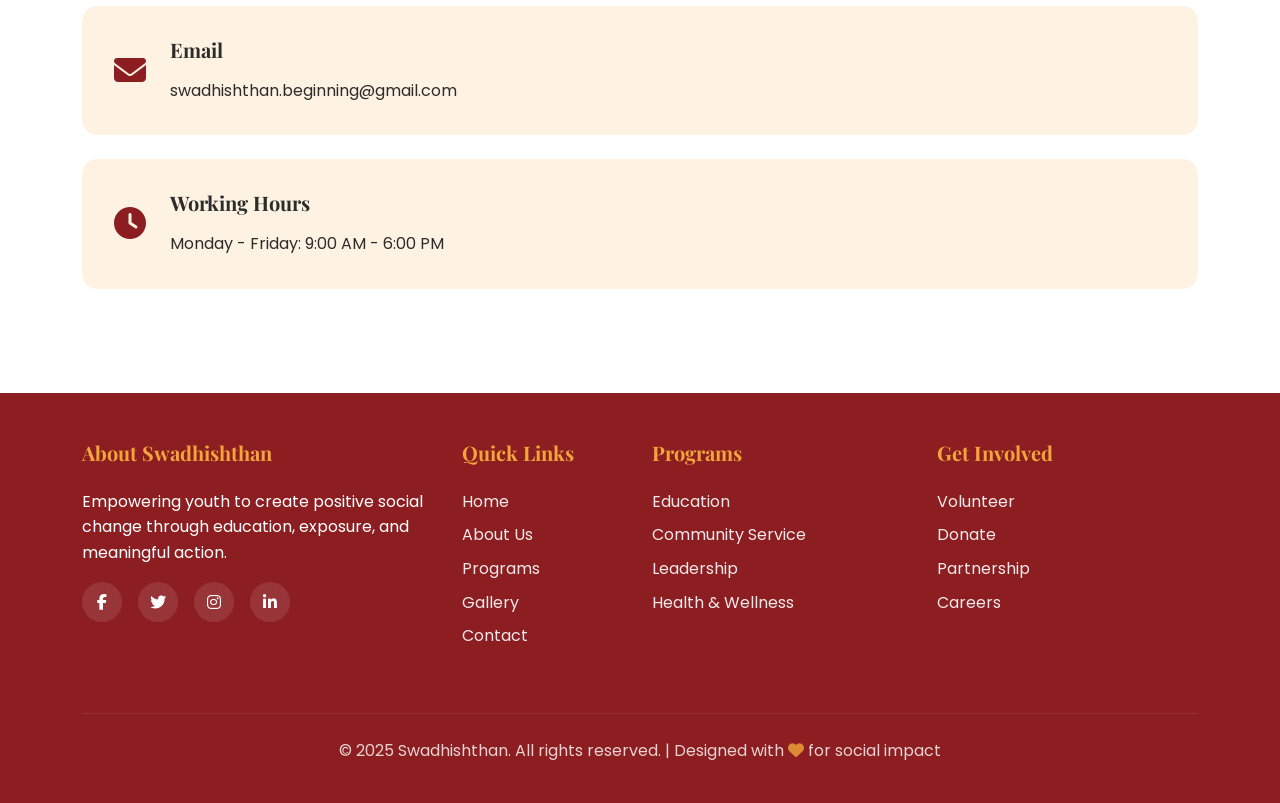
==== commit 39538ab8: "Add favicon" ====
--- a/index.html
+++ b/index.html
@@ -5,7 +5,9 @@
   <meta name="viewport" content="width=device-width, initial-scale=1.0">
   <meta name="description" content="Swadhishthan - Empowering youth to create a noble society through education, exposure, and social action. Join us in building responsible citizens.">
   <meta name="keywords" content="NGO, youth empowerment, social change, education, volunteering, community development, responsible citizens, Swadhishthan">
+  <meta name="author" content="Aaradhya Web Solutions">
   <title>Swadhishthan - Empowering Youth for a Noble Society</title>
+  <link rel="icon" type="image/x-icon" href="assets/images/favicon.ico">
   <!-- Bootstrap CSS -->
   <link href="https://cdn.jsdelivr.net/npm/bootstrap@5.3.0/dist/css/bootstrap.min.css" rel="stylesheet">
   <!-- Font Awesome -->
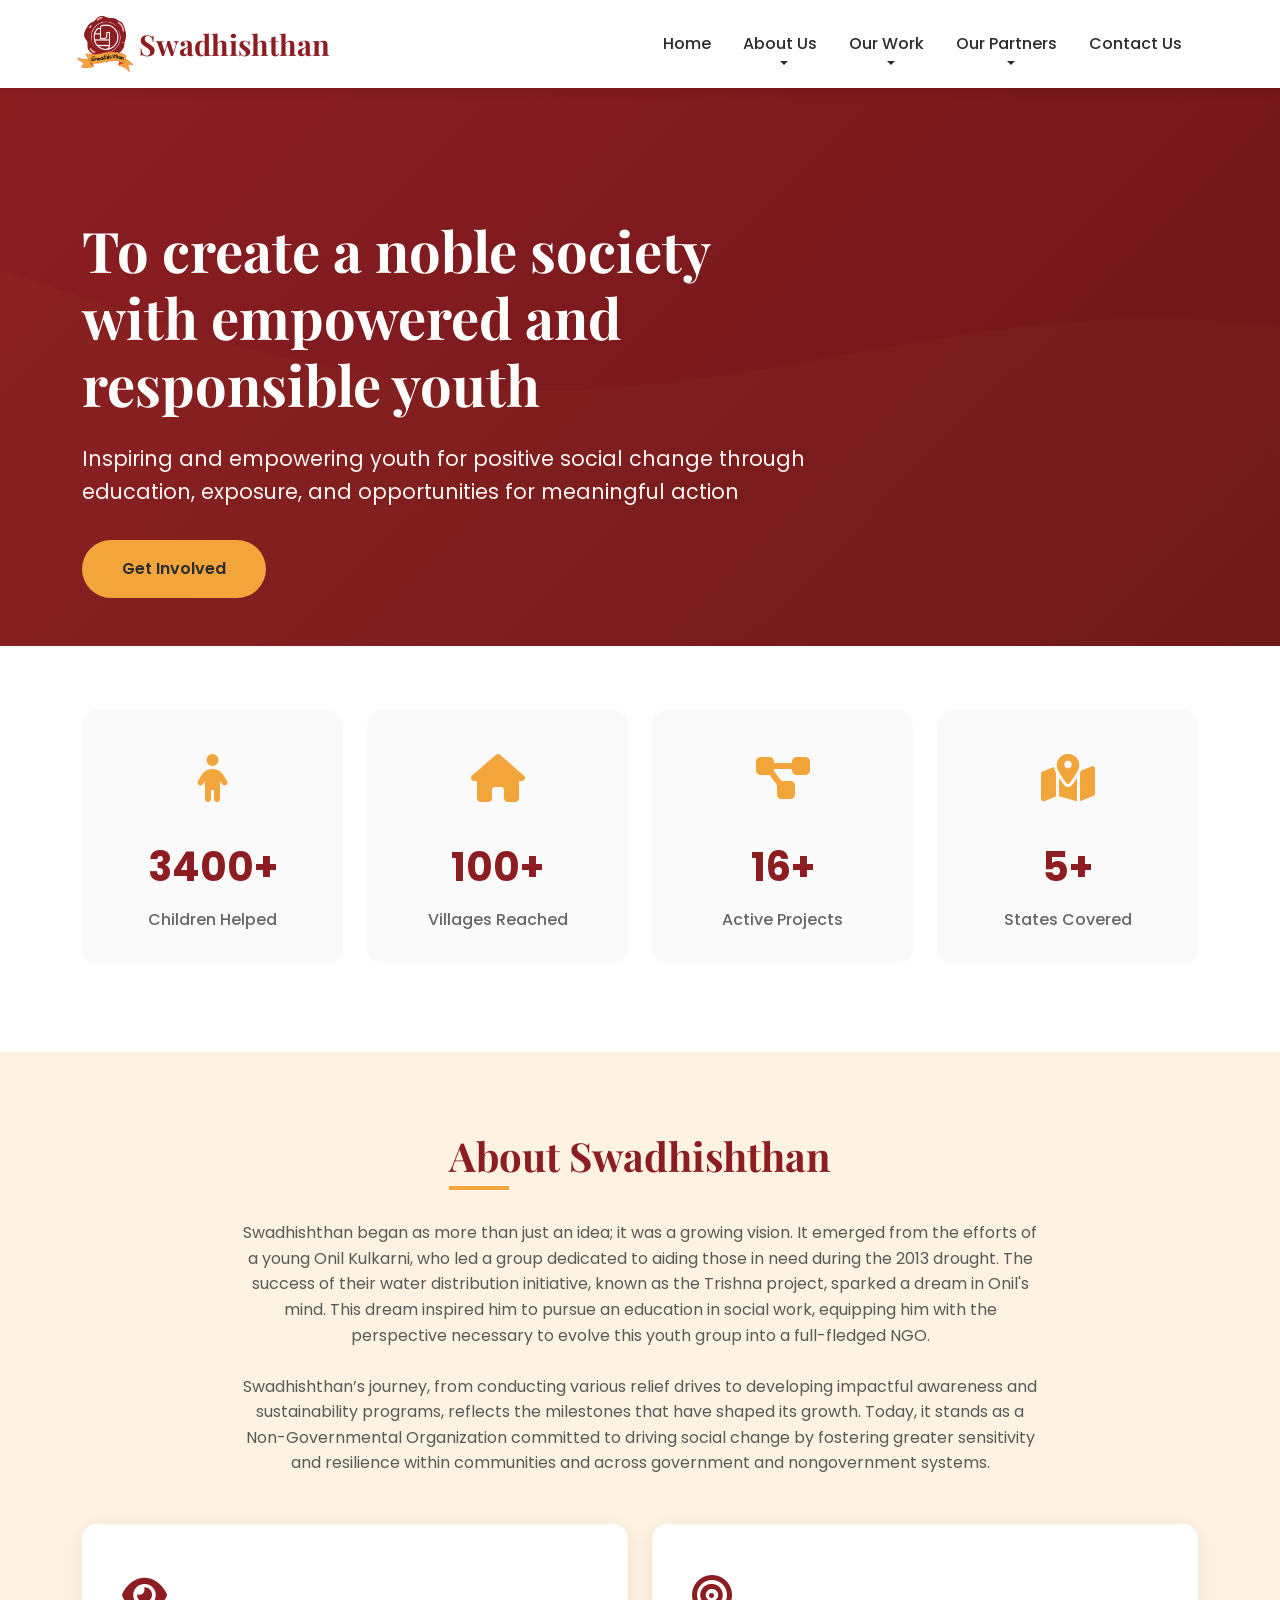
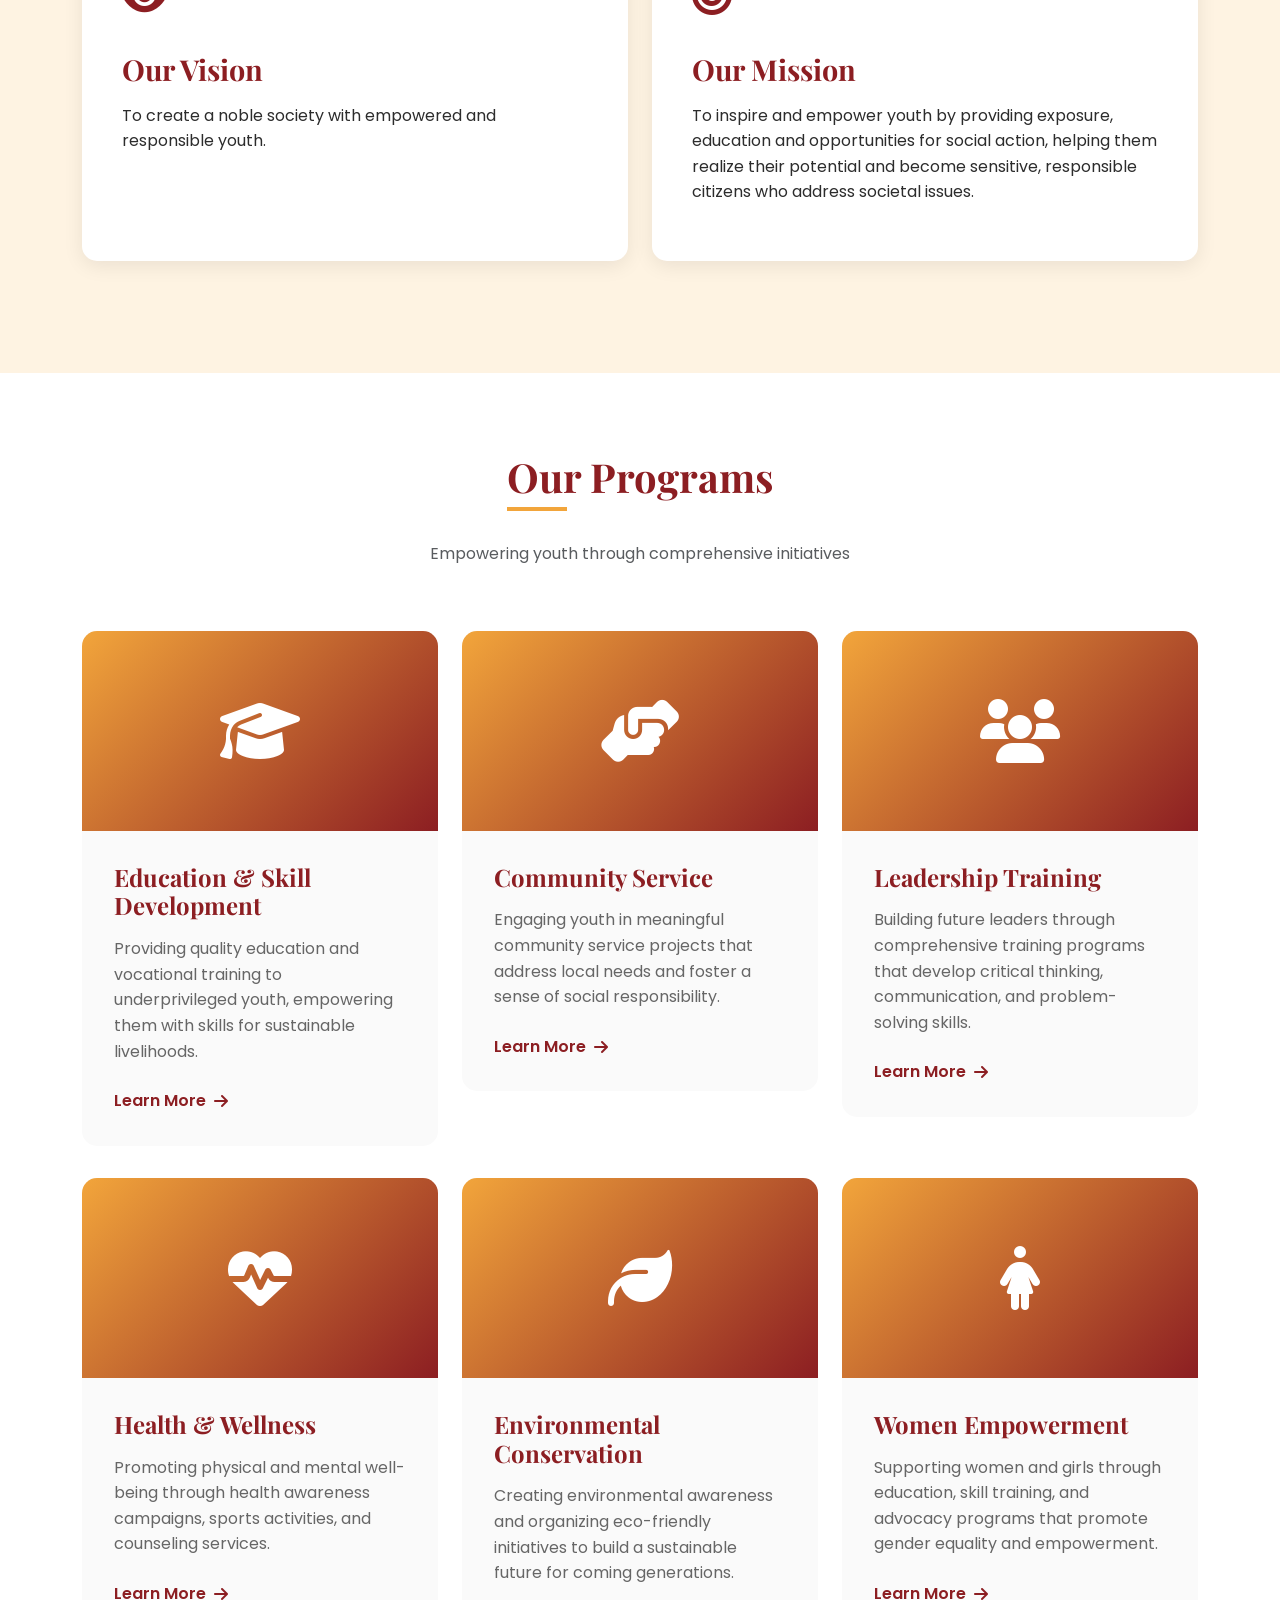
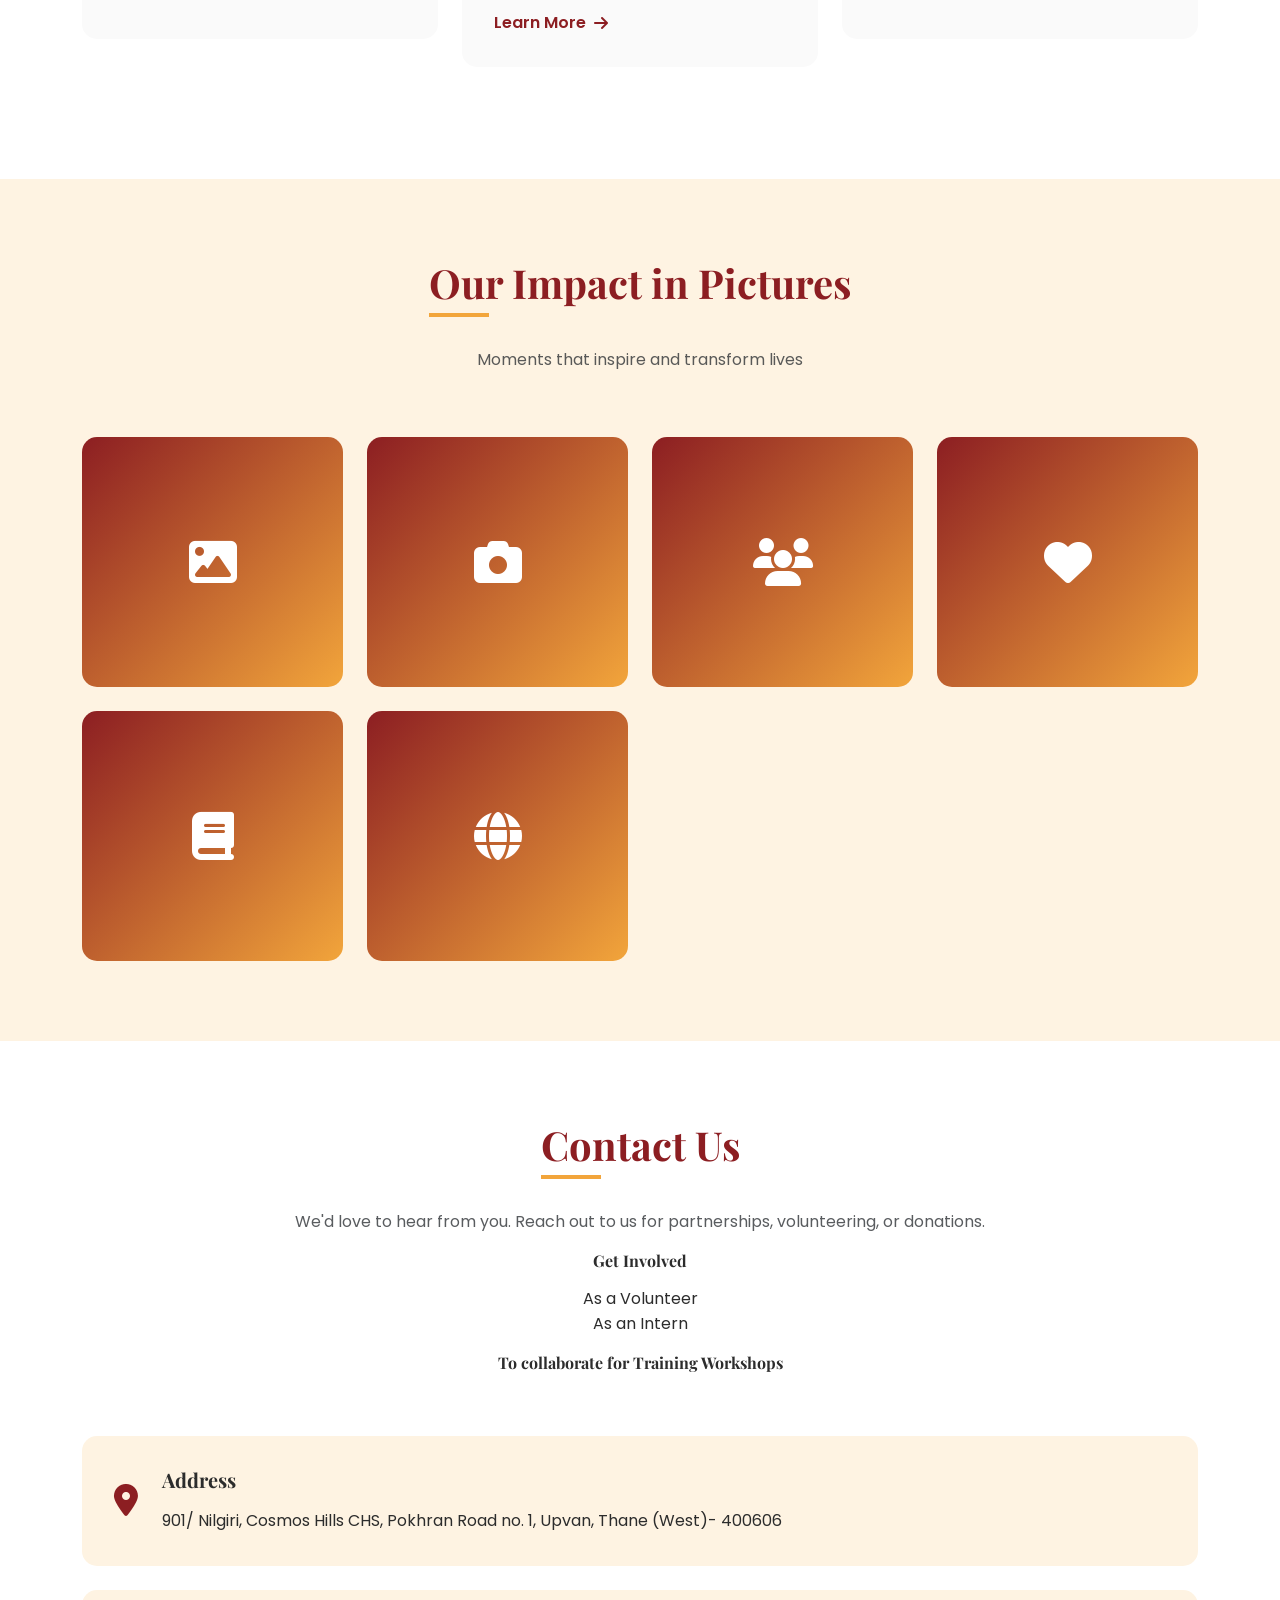
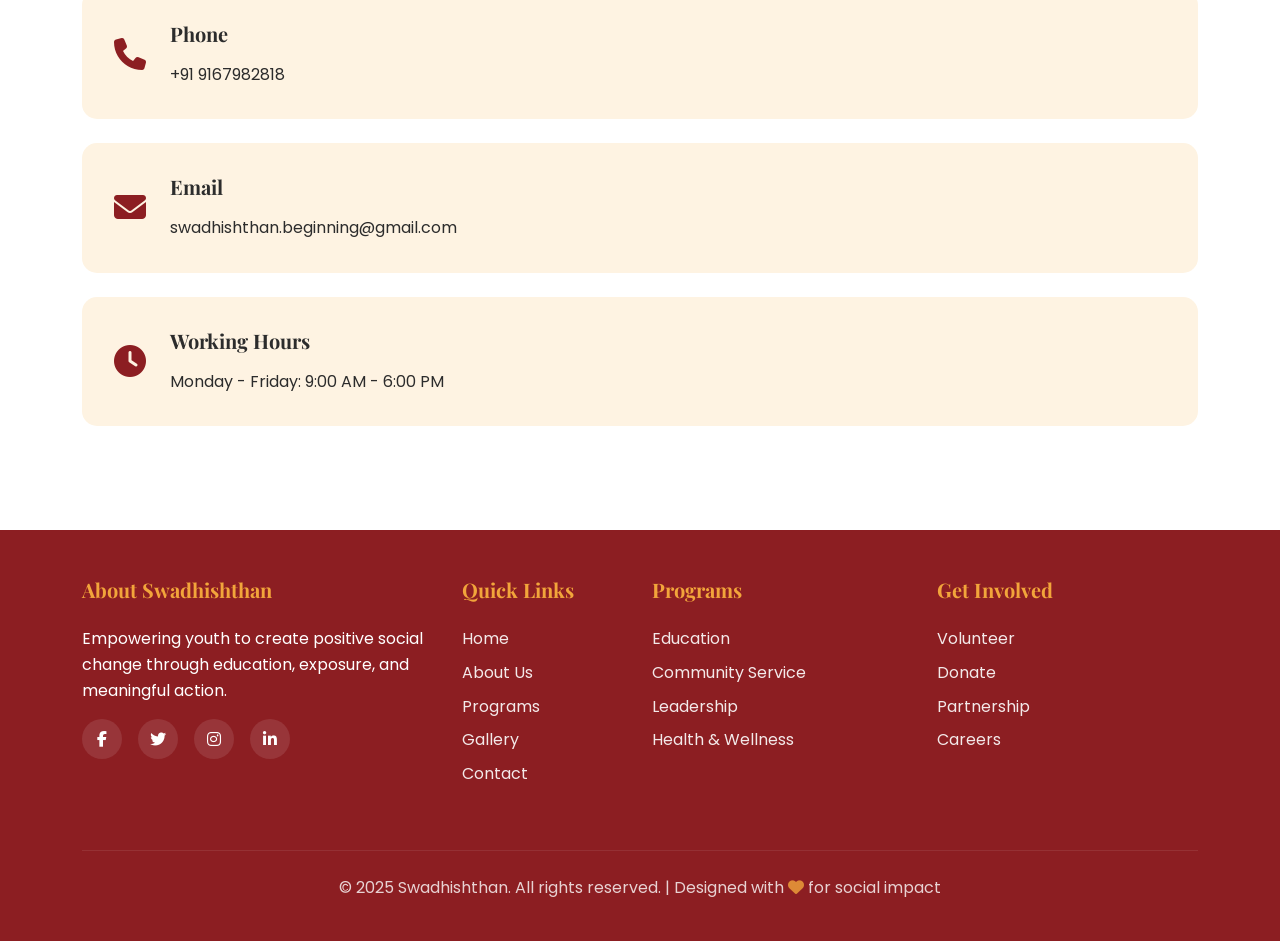
==== commit 9183ed9f: "Updated navigation section" ====
--- a/index.html
+++ b/index.html
@@ -45,25 +45,26 @@
        <ul class="dropdown-menu">
         <li><a class="dropdown-item" href="#about">Our Story</a></li>
         <li><a class="dropdown-item" href="#about">Vision &amp; Mission</a></li>
-        <li><a class="dropdown-item" href="#about">Link 1</a></li>
-        <li><a class="dropdown-item" href="#about">Link 2</a></li>
        </ul>
       </li>
       <li class="nav-item dropdown">
        <a class="nav-link dropdown-toggle" href="#" role="button" data-bs-toggle="dropdown"> Our Work </a>
        <ul class="dropdown-menu">
-        <li><a class="dropdown-item" href="#programs">Programs</a></li>
+        <li><a class="dropdown-item" href="#programs">Our Programs</a></li>
+        <li><a class="dropdown-item" href="#programs">Gender Sensitization Program: Level 1</a></li>
+        <li><a class="dropdown-item" href="#programs">Gender Sensitization Program: Level 2</a></li>
+        <li><a class="dropdown-item" href="#programs">Comprehensive Sexuality Education Program</a></li>
         <li><a class="dropdown-item" href="#gallery">Gallery</a></li>
-        <li><a class="dropdown-item" href="#programs">Link 1</a></li>
-        <li><a class="dropdown-item" href="#programs">Link 2</a></li>
        </ul>
       </li>
       <li class="nav-item dropdown">
-       <a class="nav-link dropdown-toggle" href="#" role="button" data-bs-toggle="dropdown"> News &amp; Events </a>
+       <a class="nav-link dropdown-toggle" href="#" role="button" data-bs-toggle="dropdown"> Our Partners </a>
        <ul class="dropdown-menu">
-        <li><a class="dropdown-item" href="#programs">Latest News</a></li>
-        <li><a class="dropdown-item" href="#programs">Upcoming Events</a></li>
-        <li><a class="dropdown-item" href="#programs">Link 1</a></li>
+        <li><a class="dropdown-item" href="#programs">Shivaji Abaji Kolkar Vidyalaya, Ambernath</a></li>
+        <li><a class="dropdown-item" href="#programs">DyanGanga Education Trust, Thane</a></li>
+        <li><a class="dropdown-item" href="#programs">Meraki Vision</a></li>
+        <li><a class="dropdown-item" href="#programs">SMart</a></li>
+        <li><a class="dropdown-item" href="#programs">Aaradhya Web Solutions</a></li>
        </ul>
       </li>
       <li class="nav-item"><a class="nav-link" href="#contact">Contact Us</a></li>
@@ -252,8 +253,11 @@
    <div class="container">
     <div class="row mb-5">
      <div class="col-12 text-center">
-      <h2 class="section-title" id="contactHeading">Get In Touch</h2>
+      <h2 class="section-title" id="contactHeading">Contact Us</h2>
       <p class="mt-4 text-muted">We'd love to hear from you. Reach out to us for partnerships, volunteering, or donations.</p>
+      <h6>Get Involved</h6>
+      <p>As a Volunteer <br> As an Intern</p>
+      <h6>To collaborate for Training Workshops</h6>
      </div>
     </div>
     <div class="row">
@@ -267,9 +271,10 @@
       </form>
      </div> -->
      <div class="col-lg-12">
+      <div class="class"></div>
       <div class="contact-info-card"><div class="contact-icon"><i class="fas fa-map-marker-alt"></i></div><div><h5>Address</h5><p class="mb-0"> 901/ Nilgiri, Cosmos Hills CHS, Pokhran
 Road no. 1, Upvan, Thane (West)- 400606</p></div></div>
-      <div class="contact-info-card"><div class="contact-icon"><i class="fas fa-phone"></i></div><div><h5>Phone</h5><p class="mb-0"> +91 9167982818/ +91 8291795417</p></div></div>
+      <div class="contact-info-card"><div class="contact-icon"><i class="fas fa-phone"></i></div><div><h5>Phone</h5><p class="mb-0"> +91 9167982818</p></div></div>
       <div class="contact-info-card"><div class="contact-icon"><i class="fas fa-envelope"></i></div><div><h5>Email</h5><p class="mb-0">swadhishthan.beginning@gmail.com</p></div></div>
       <div class="contact-info-card"><div class="contact-icon"><i class="fas fa-clock"></i></div><div><h5>Working Hours</h5><p class="mb-0">Monday - Friday: 9:00 AM - 6:00 PM</p></div></div>
      </div>
--- a/css/styles.css
+++ b/css/styles.css
@@ -94,7 +94,6 @@
     height: 2px;
     bottom: 0;
     left: 50%;
-    background: var(--primary-gold);
     transition: all 0.3s ease;
     transform: translateX(-50%);
 }
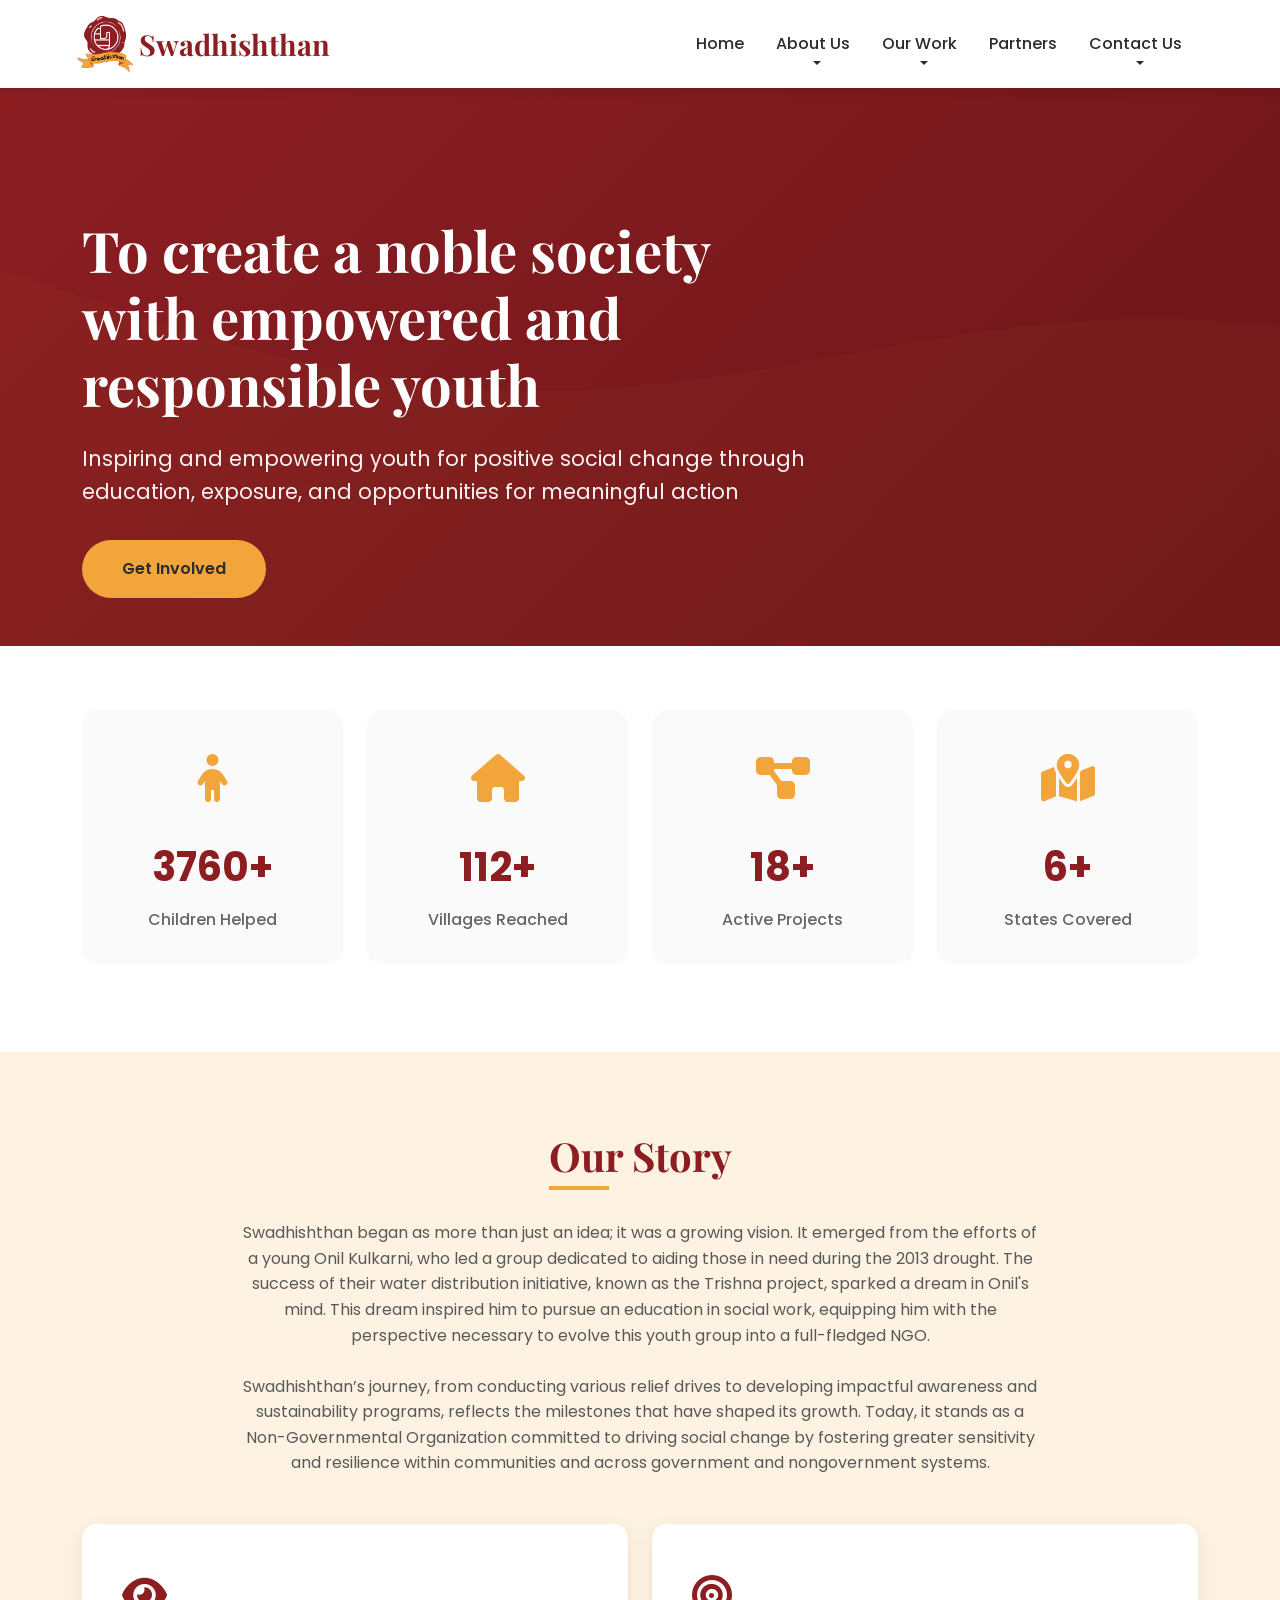
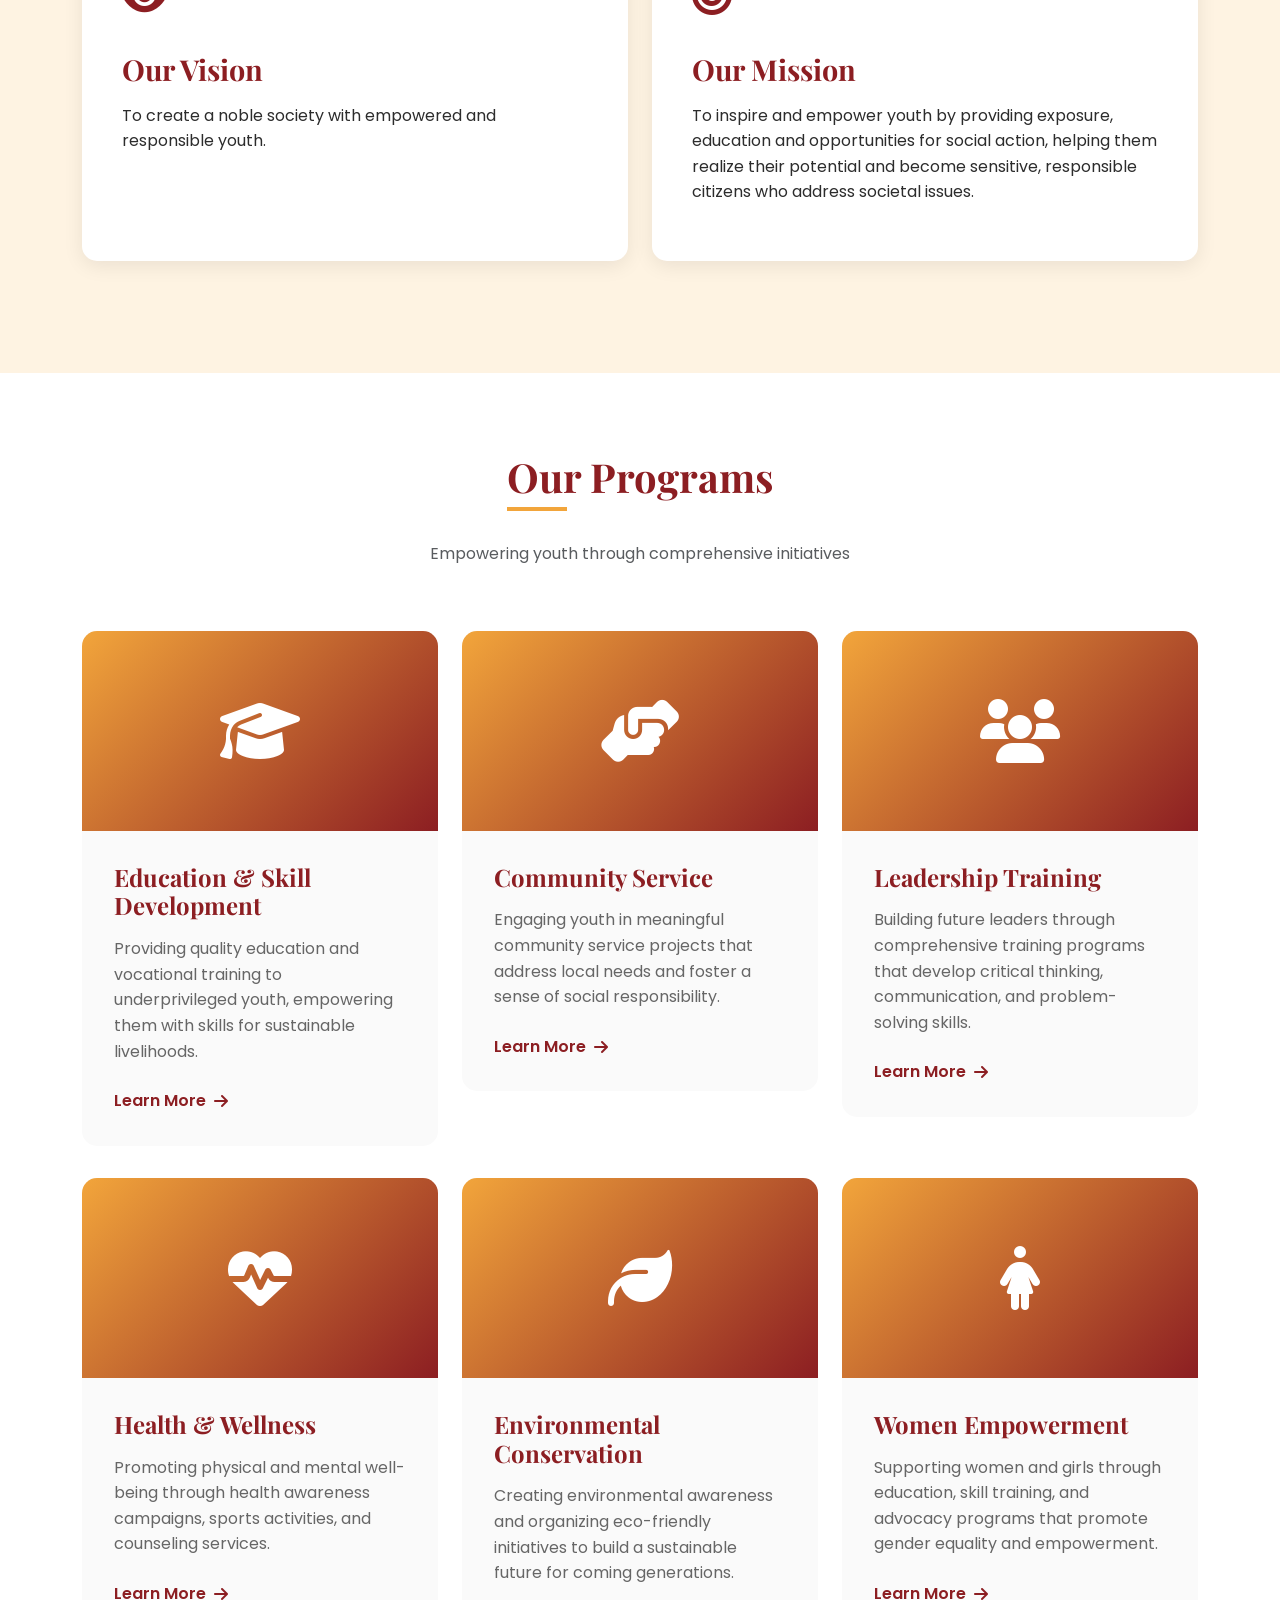
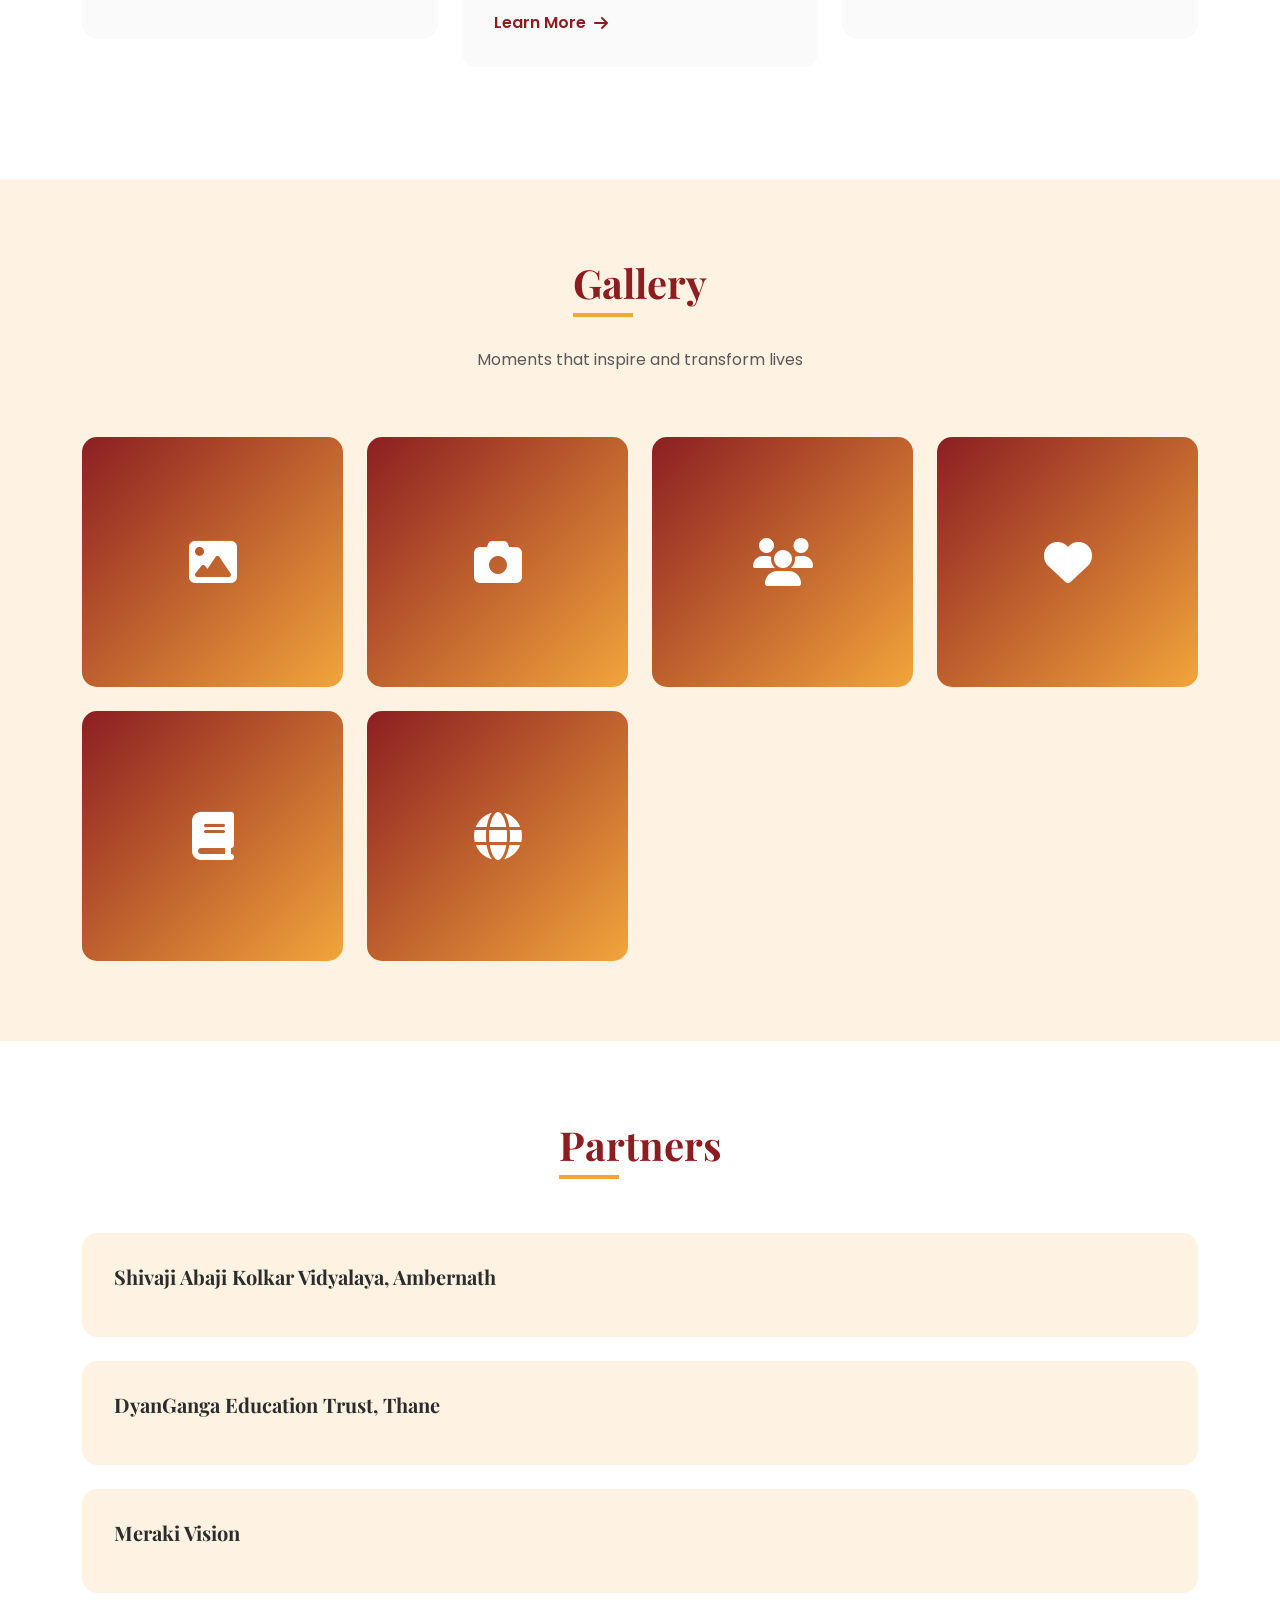
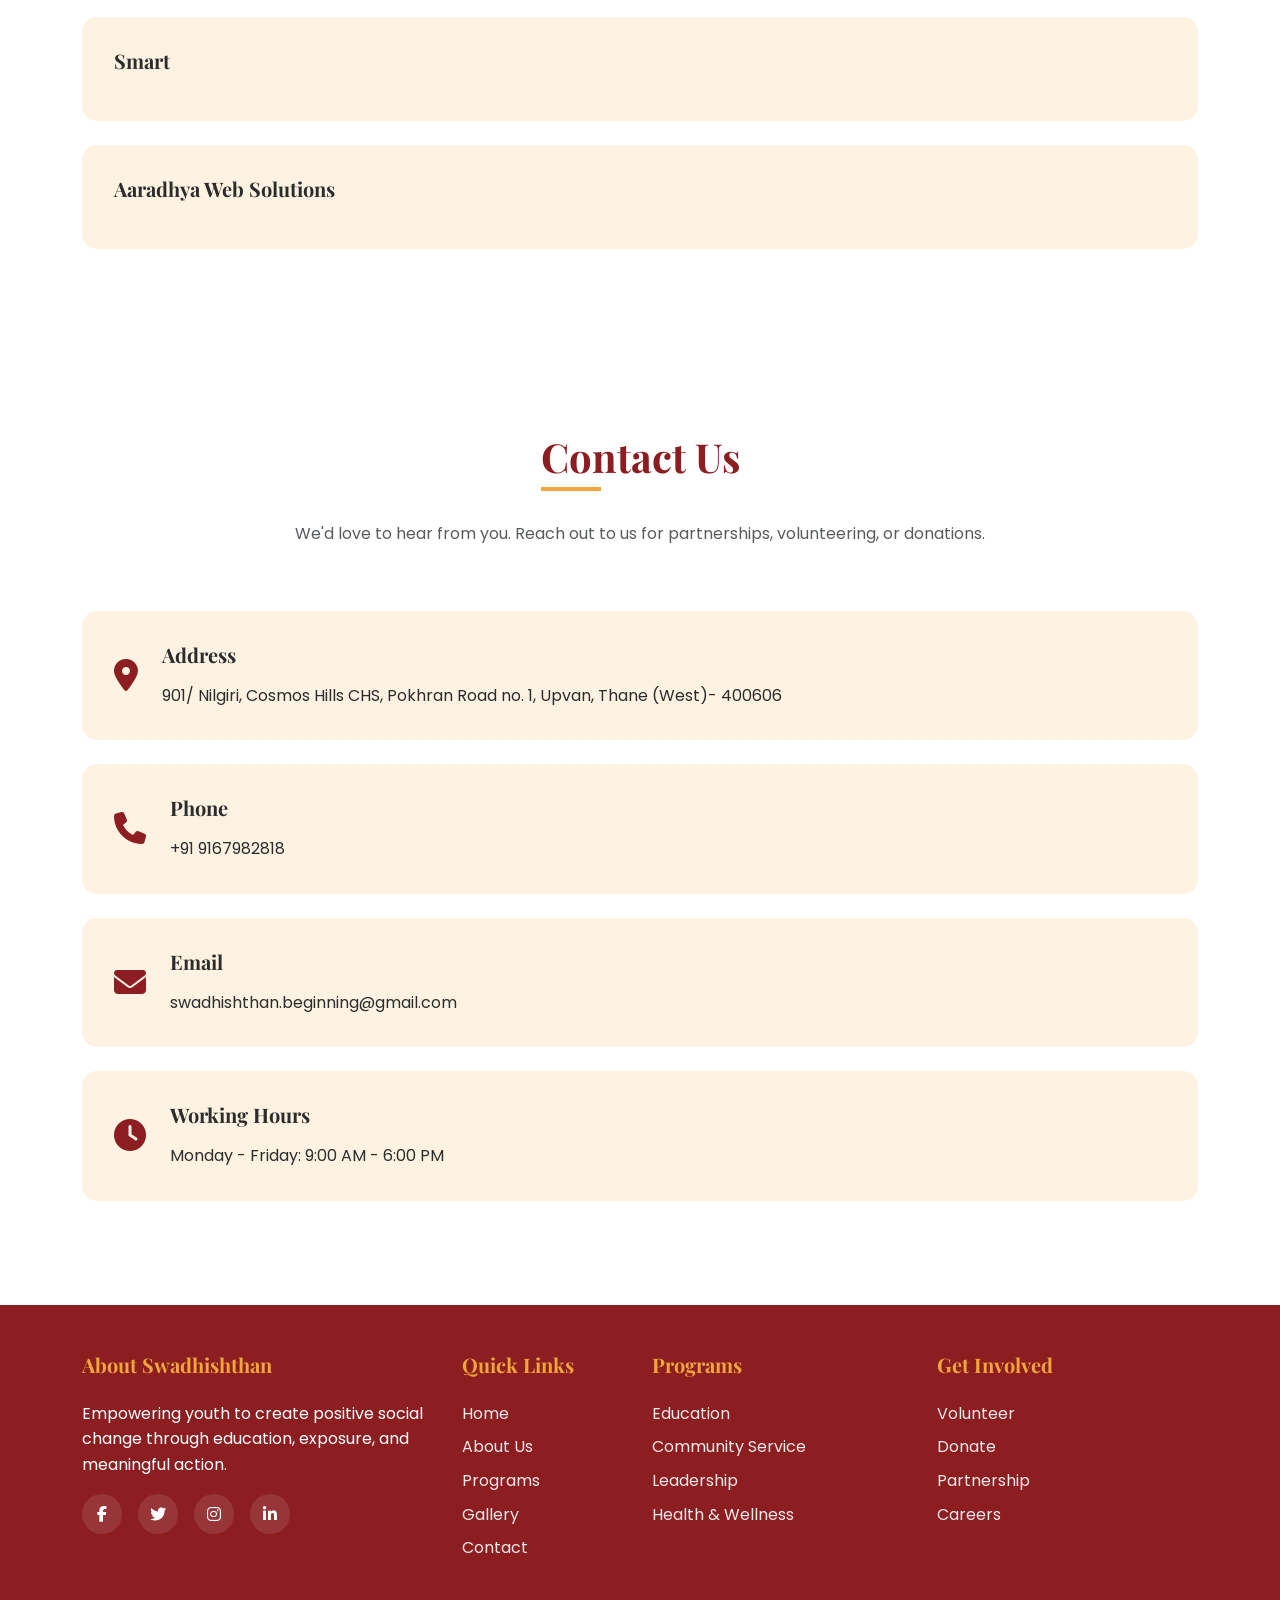
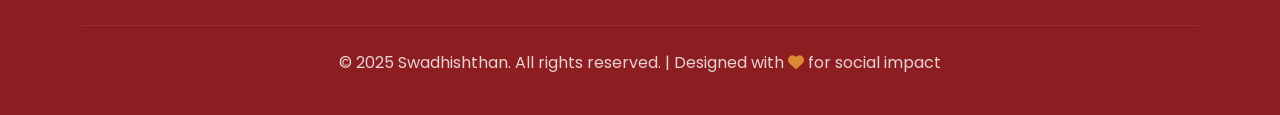
==== commit 52455479: "Added submenu and our partners" ====
--- a/index.html
+++ b/index.html
@@ -44,30 +44,39 @@
        <a class="nav-link dropdown-toggle" href="#" role="button" data-bs-toggle="dropdown"> About Us </a>
        <ul class="dropdown-menu">
         <li><a class="dropdown-item" href="#about">Our Story</a></li>
-        <li><a class="dropdown-item" href="#about">Vision &amp; Mission</a></li>
+        <li><a class="dropdown-item" href="#visionMission">Vision &amp; Mission</a></li>
        </ul>
       </li>
+      <!-- Our Work -->
       <li class="nav-item dropdown">
-       <a class="nav-link dropdown-toggle" href="#" role="button" data-bs-toggle="dropdown"> Our Work </a>
-       <ul class="dropdown-menu">
-        <li><a class="dropdown-item" href="#programs">Our Programs</a></li>
-        <li><a class="dropdown-item" href="#programs">Gender Sensitization Program: Level 1</a></li>
-        <li><a class="dropdown-item" href="#programs">Gender Sensitization Program: Level 2</a></li>
-        <li><a class="dropdown-item" href="#programs">Comprehensive Sexuality Education Program</a></li>
-        <li><a class="dropdown-item" href="#gallery">Gallery</a></li>
-       </ul>
+      <a class="nav-link dropdown-toggle" href="#" role="button"data-bs-toggle="dropdown">Our Work</a>
+      <ul class="dropdown-menu">
+      <li><a class="dropdown-item" role="button">Our Programs</a>
+      <ul class="list-unstyled ps-3">
+      <li><a class="dropdown-item" href="#programs">Gender Sensitization Program: Level 1</a></li>
+      <li><a class="dropdown-item" href="#programs">Gender Sensitization Program: Level 2</a></li>
+      <li><a class="dropdown-item" href="#programs">Comprehensive Sexuality Education Program</a></li>
+      </ul>
       </li>
+      <li><a class="dropdown-item" href="#gallery">Gallery</a></li>
+      </ul>
+      </li> 
+      <li class="nav-item"><a class="nav-link" href="#partners">Partners</a></li>
+      <!-- Contact -->
       <li class="nav-item dropdown">
-       <a class="nav-link dropdown-toggle" href="#" role="button" data-bs-toggle="dropdown"> Our Partners </a>
-       <ul class="dropdown-menu">
-        <li><a class="dropdown-item" href="#programs">Shivaji Abaji Kolkar Vidyalaya, Ambernath</a></li>
-        <li><a class="dropdown-item" href="#programs">DyanGanga Education Trust, Thane</a></li>
-        <li><a class="dropdown-item" href="#programs">Meraki Vision</a></li>
-        <li><a class="dropdown-item" href="#programs">SMart</a></li>
-        <li><a class="dropdown-item" href="#programs">Aaradhya Web Solutions</a></li>
-       </ul>
+      <a class="nav-link dropdown-toggle" href="#" role="button" data-bs-toggle="dropdown">Contact Us</a>
+      <ul class="dropdown-menu">
+      <li>
+      <a class="dropdown-item" role="button">Get Involved</a>
+      <ul class="list-unstyled ps-3">
+      <li><a class="dropdown-item" href="#">As a Volunteer</a></li>
+      <li><a class="dropdown-item" href="#">As an Intern</a></li>
+      </ul>
       </li>
-      <li class="nav-item"><a class="nav-link" href="#contact">Contact Us</a></li>
+      <li><a class="dropdown-item" href="#contact">To Collaborate <br> for Training and Workshop</a></li>
+      </ul>
+      </li>
+
      </ul>
     </div>
    </div>
@@ -124,7 +133,7 @@
    <div class="container">
     <div class="row mb-5">
      <div class="col-12 text-center">
-      <h2 class="section-title" id="aboutHeading">About Swadhishthan</h2>
+      <h2 class="section-title" id="aboutHeading">Our Story</h2>
       <p class="mt-4 text-muted" style="max-width: 800px; margin: 0 auto;">Swadhishthan began as more than just an idea; it was a growing vision. It emerged from the
     efforts of a young Onil Kulkarni, who led a group dedicated to aiding those in need during the
     2013 drought. The success of their water distribution initiative, known as the Trishna project,
@@ -138,7 +147,7 @@
     fostering greater sensitivity and resilience within communities and across government and nongovernment systems.</p>
      </div>
     </div>
-    <div class="row">     
+    <div class="row" id="visionMission">     
      <div class="col-md-6">
       <div class="mission-vision-card" data-scroll="slideLeft">
        <div class="card-icon"><i class="fas fa-eye"></i></div>
@@ -234,7 +243,7 @@
    <div class="container">
     <div class="row mb-5">
      <div class="col-12 text-center">
-      <h2 class="section-title">Our Impact in Pictures</h2>
+      <h2 class="section-title">Gallery</h2>
       <p class="mt-4 text-muted">Moments that inspire and transform lives</p>
      </div>
     </div>
@@ -248,6 +257,25 @@
     </div>
    </div>
   </section>
+  <!-- Partners section -->
+  <section class="partners-section" id="partners">
+      <div class="container">
+            <div class="row mb-5">
+                  <div class="col-12 text-center">
+                  <h2 class="section-title">Partners</h2>
+                  </div>
+            </div> 
+            <div class="row">
+            <div class="col-lg-12">
+                 <div class="partners-card"><h5>Shivaji Abaji Kolkar Vidyalaya, Ambernath</h5></div> 
+                 <div class="partners-card"><h5>DyanGanga Education Trust, Thane</h5></div> 
+                 <div class="partners-card"><h5>Meraki Vision</h5></div> 
+                 <div class="partners-card"><h5>Smart</h5></div> 
+                 <div class="partners-card"><h5>Aaradhya Web Solutions</h5></div> 
+            </div>
+            </div>
+      </div>
+  </section>
   <!-- Contact Section -->
   <section class="contact-section" id="contact">
    <div class="container">
@@ -255,9 +283,6 @@
      <div class="col-12 text-center">
       <h2 class="section-title" id="contactHeading">Contact Us</h2>
       <p class="mt-4 text-muted">We'd love to hear from you. Reach out to us for partnerships, volunteering, or donations.</p>
-      <h6>Get Involved</h6>
-      <p>As a Volunteer <br> As an Intern</p>
-      <h6>To collaborate for Training Workshops</h6>
      </div>
     </div>
     <div class="row">
--- a/css/styles.css
+++ b/css/styles.css
@@ -401,6 +401,29 @@
     transform: scale(1.1);
 }
 
+/* Partners section */
+.partners-section {
+    padding: 5rem 0;
+    background: var(--white);
+    width: 100%;
+}
+
+.partners-card {
+    background: var(--light-gold);
+    padding: 2rem;
+    border-radius: 15px;
+    margin-bottom: 1.5rem;
+    display: flex;
+    align-items: center;
+    gap: 1.5rem;
+    transition: all 0.3s ease;
+}
+
+.partners-card:hover {
+    transform: translateX(10px);
+    box-shadow: 0 5px 15px rgba(0,0,0,0.1);
+}
+
 /* Contact Section */
 .contact-section {
     padding: 5rem 0;
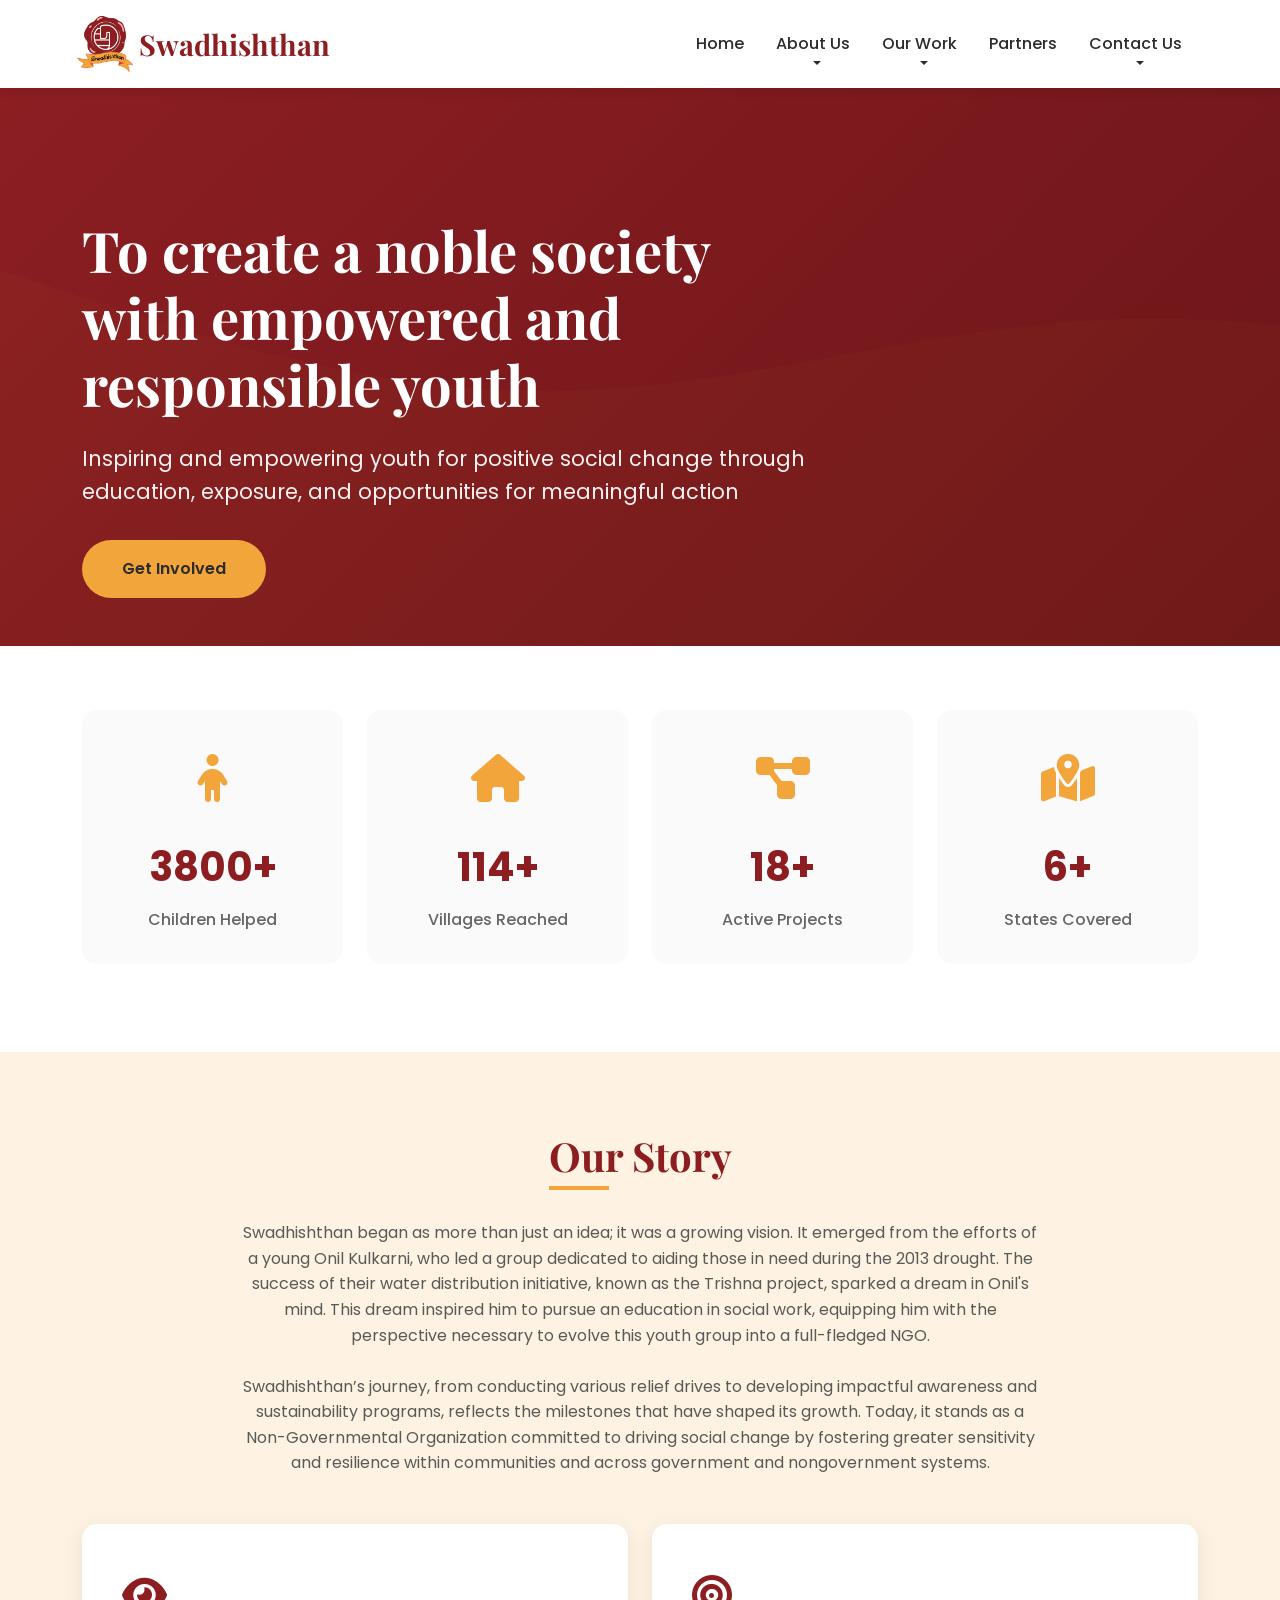
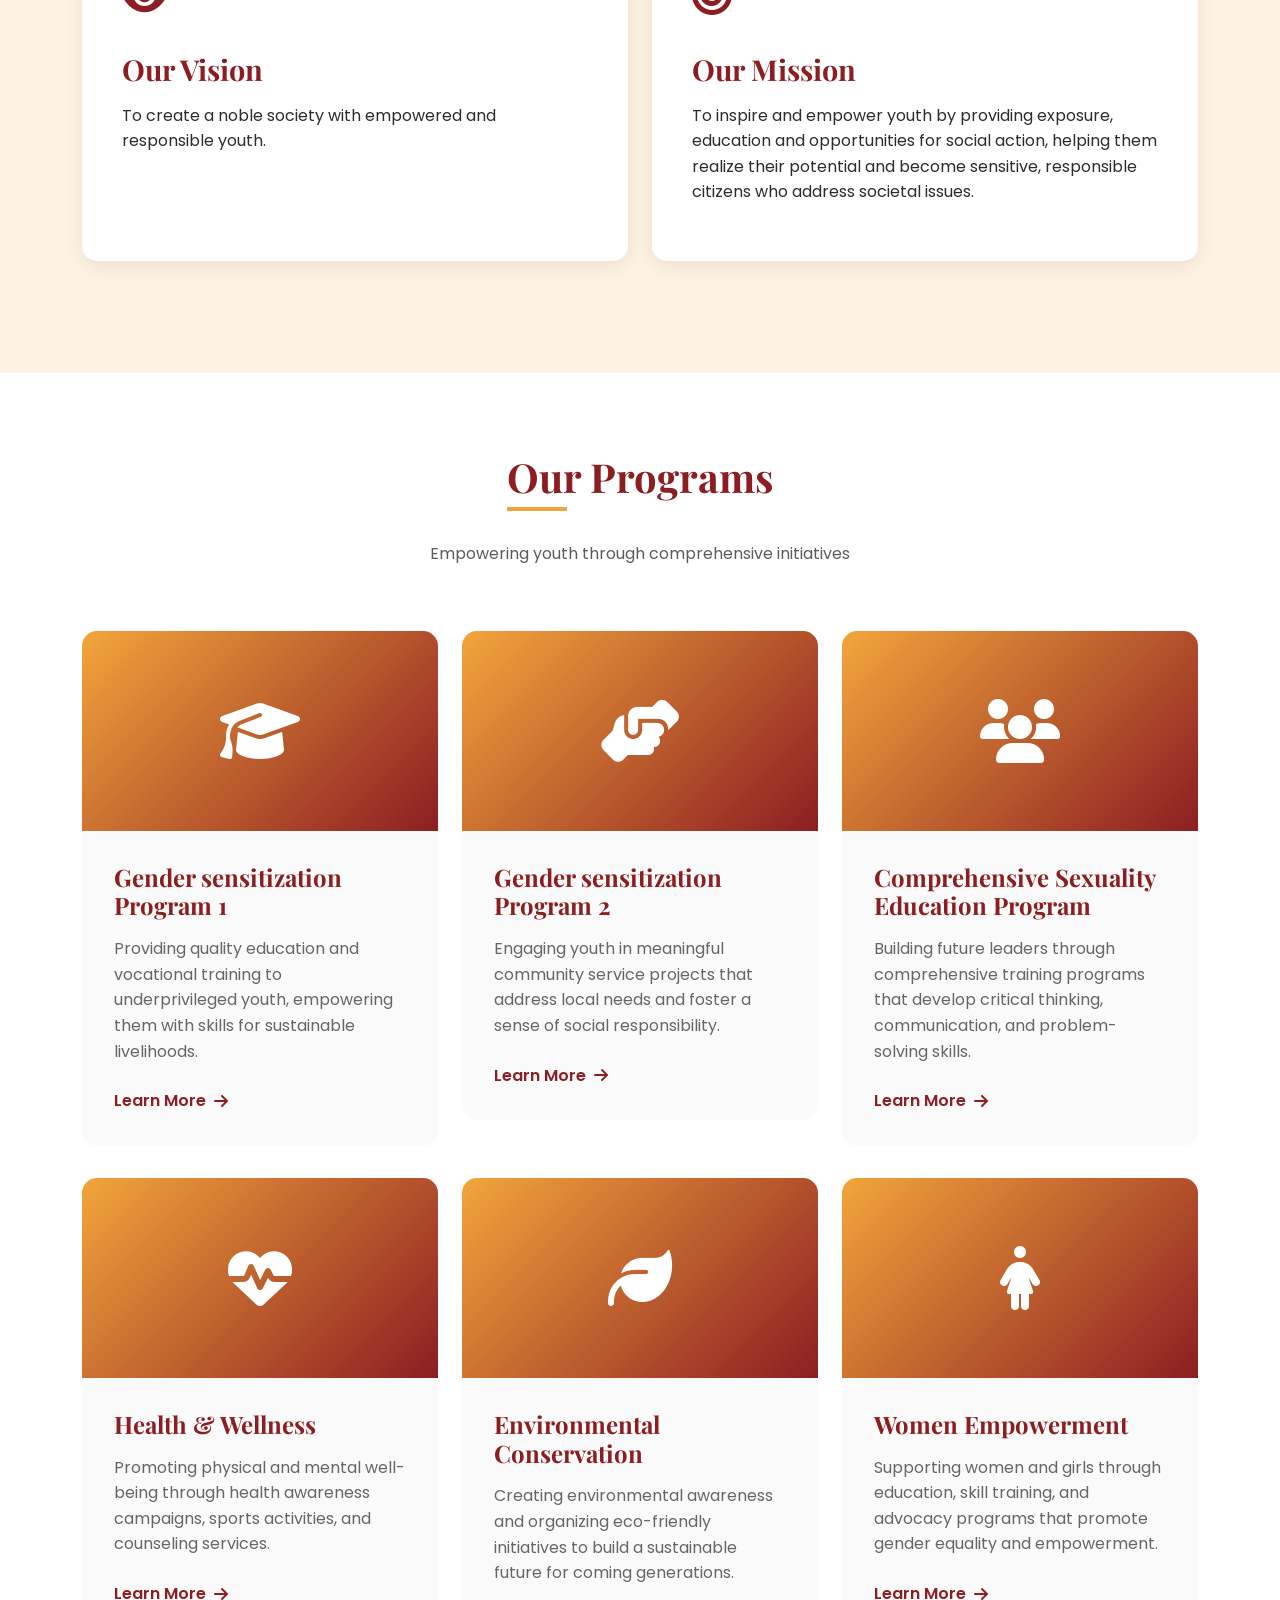
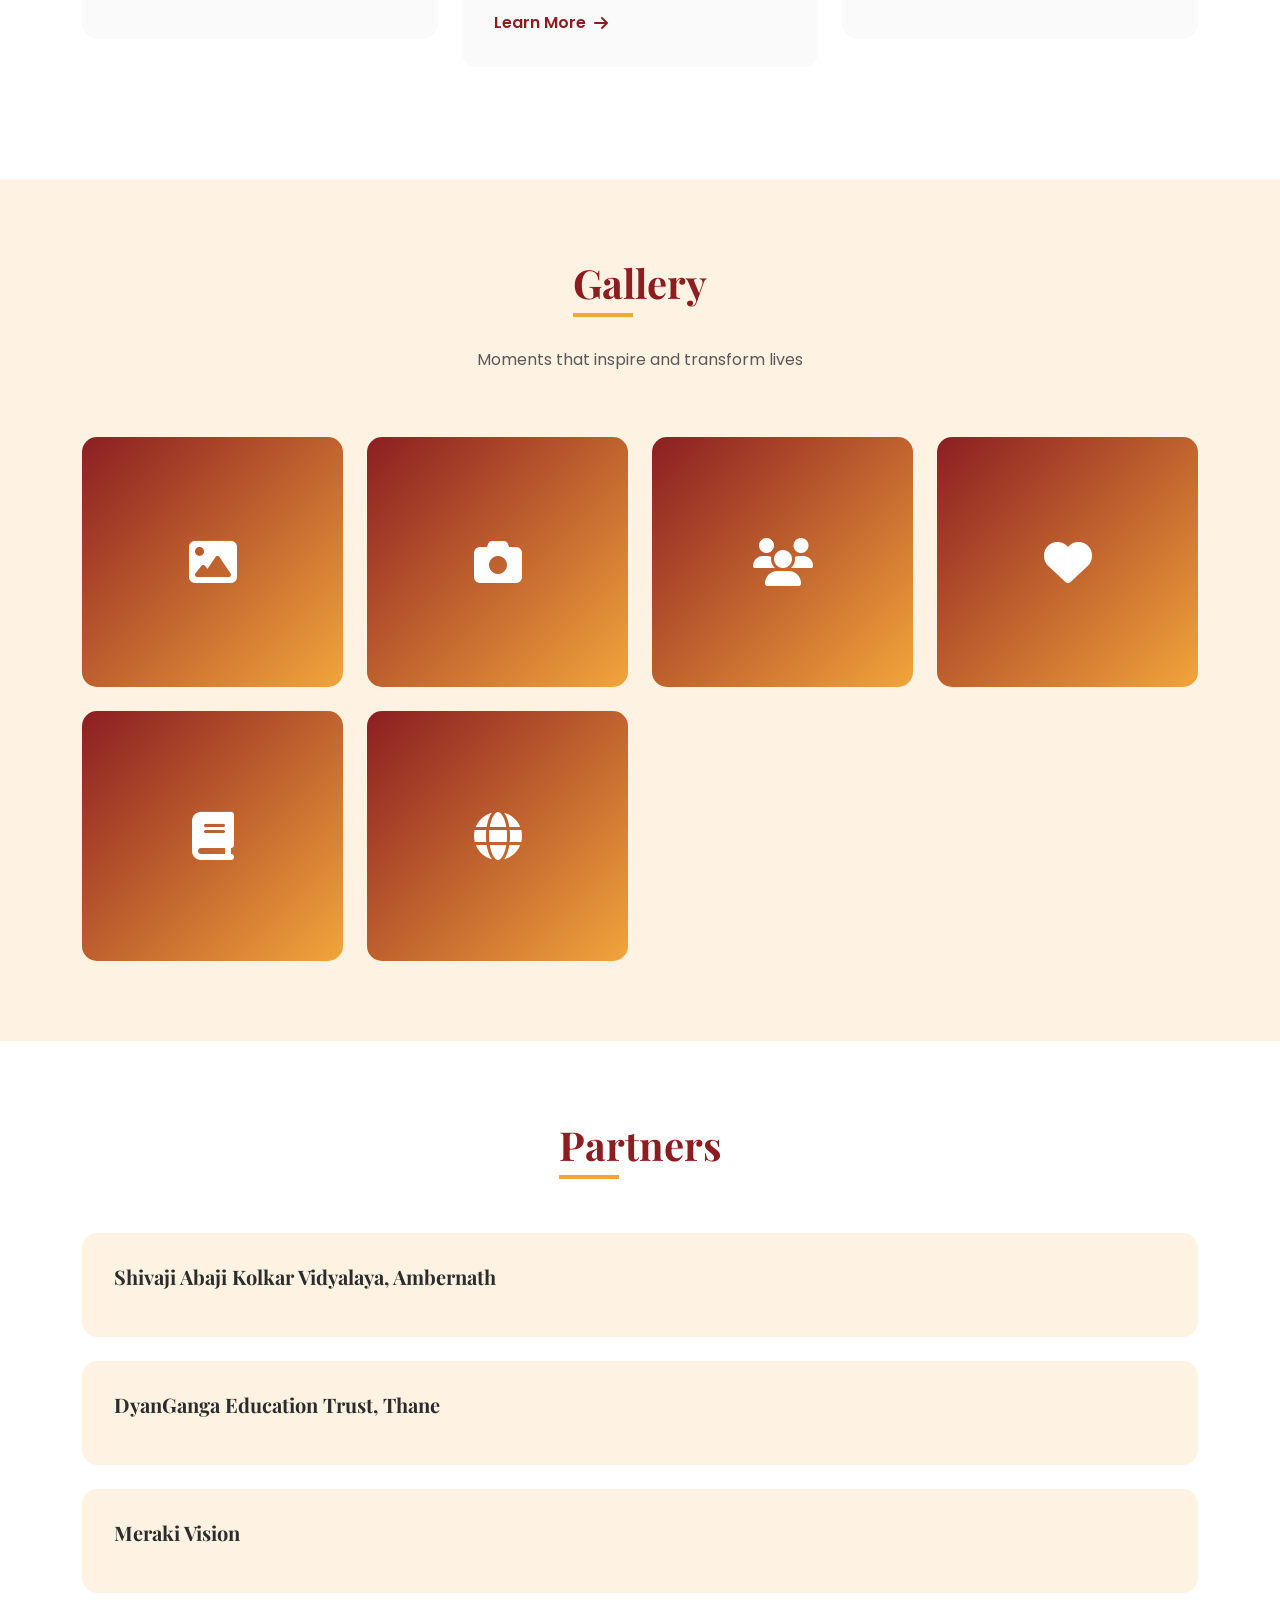
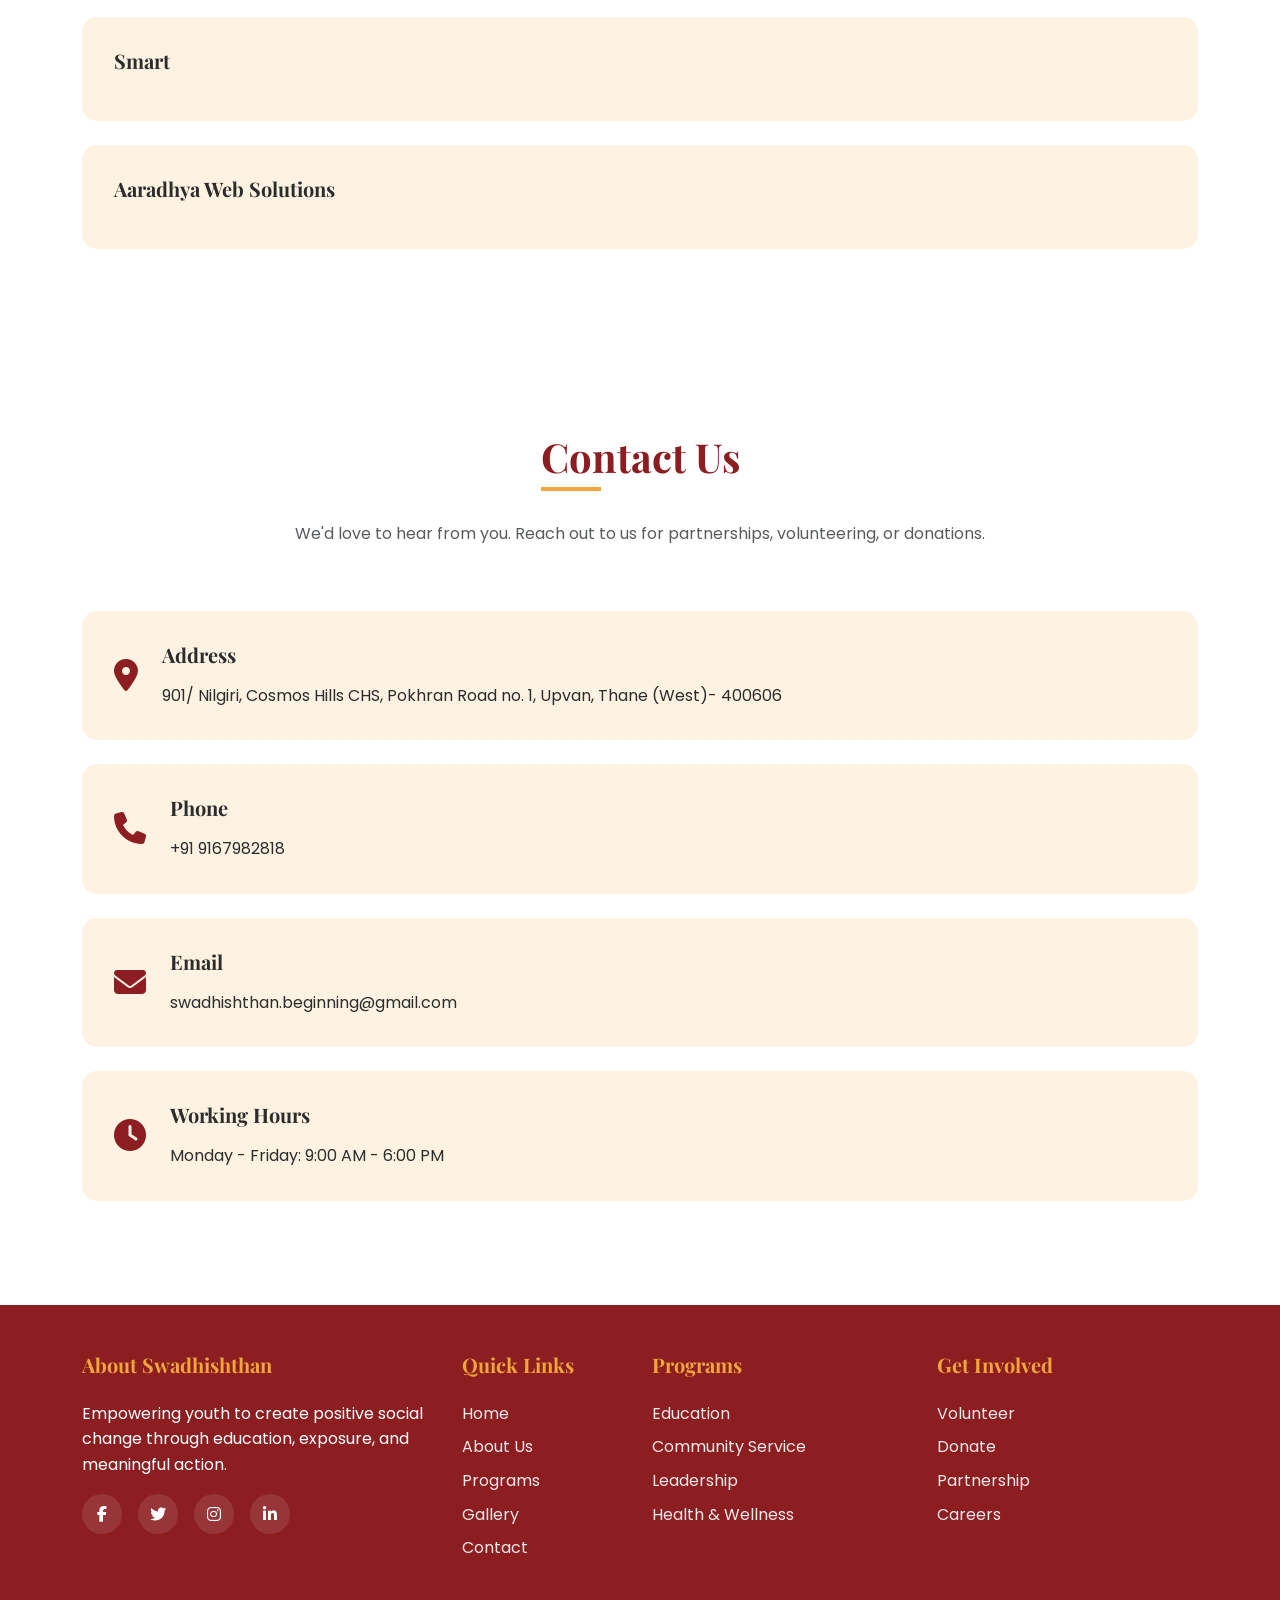
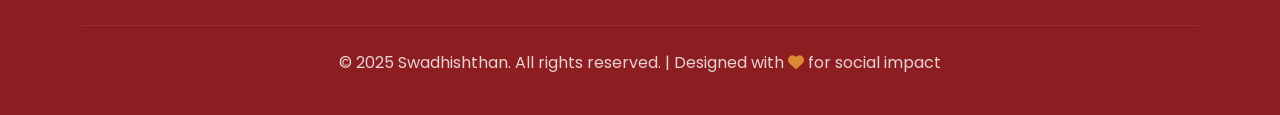
==== commit 51ec107e: "Replaced titles of program card" ====
--- a/index.html
+++ b/index.html
@@ -51,7 +51,7 @@
       <li class="nav-item dropdown">
       <a class="nav-link dropdown-toggle" href="#" role="button"data-bs-toggle="dropdown">Our Work</a>
       <ul class="dropdown-menu">
-      <li><a class="dropdown-item" role="button">Our Programs</a>
+      <li><a class="dropdown-item" role="button" href="#programs">Our Programs</a>
       <ul class="list-unstyled ps-3">
       <li><a class="dropdown-item" href="#programs">Gender Sensitization Program: Level 1</a></li>
       <li><a class="dropdown-item" href="#programs">Gender Sensitization Program: Level 2</a></li>
@@ -179,7 +179,7 @@
       <div class="program-card" data-scroll="scale">
        <div class="program-image"><i class="fas fa-graduation-cap"></i></div>
        <div class="program-content">
-        <h4>Education &amp; Skill Development</h4>
+        <h4>Gender sensitization Program 1</h4>
         <p>Providing quality education and vocational training to underprivileged youth, empowering them with skills for sustainable livelihoods.</p>
         <a href="#" class="btn-learn-more"> Learn More <i class="fas fa-arrow-right"></i> </a>
        </div>
@@ -189,7 +189,7 @@
       <div class="program-card" data-scroll="scale">
        <div class="program-image"><i class="fas fa-hands-helping"></i></div>
        <div class="program-content">
-        <h4>Community Service</h4>
+        <h4>Gender sensitization Program 2</h4>
         <p>Engaging youth in meaningful community service projects that address local needs and foster a sense of social responsibility.</p>
         <a href="#" class="btn-learn-more"> Learn More <i class="fas fa-arrow-right"></i> </a>
        </div>
@@ -199,7 +199,7 @@
       <div class="program-card" data-scroll="scale">
        <div class="program-image"><i class="fas fa-users"></i></div>
        <div class="program-content">
-        <h4>Leadership Training</h4>
+        <h4>Comprehensive Sexuality Education Program</h4>
         <p>Building future leaders through comprehensive training programs that develop critical thinking, communication, and problem-solving skills.</p>
         <a href="#" class="btn-learn-more"> Learn More <i class="fas fa-arrow-right"></i> </a>
        </div>
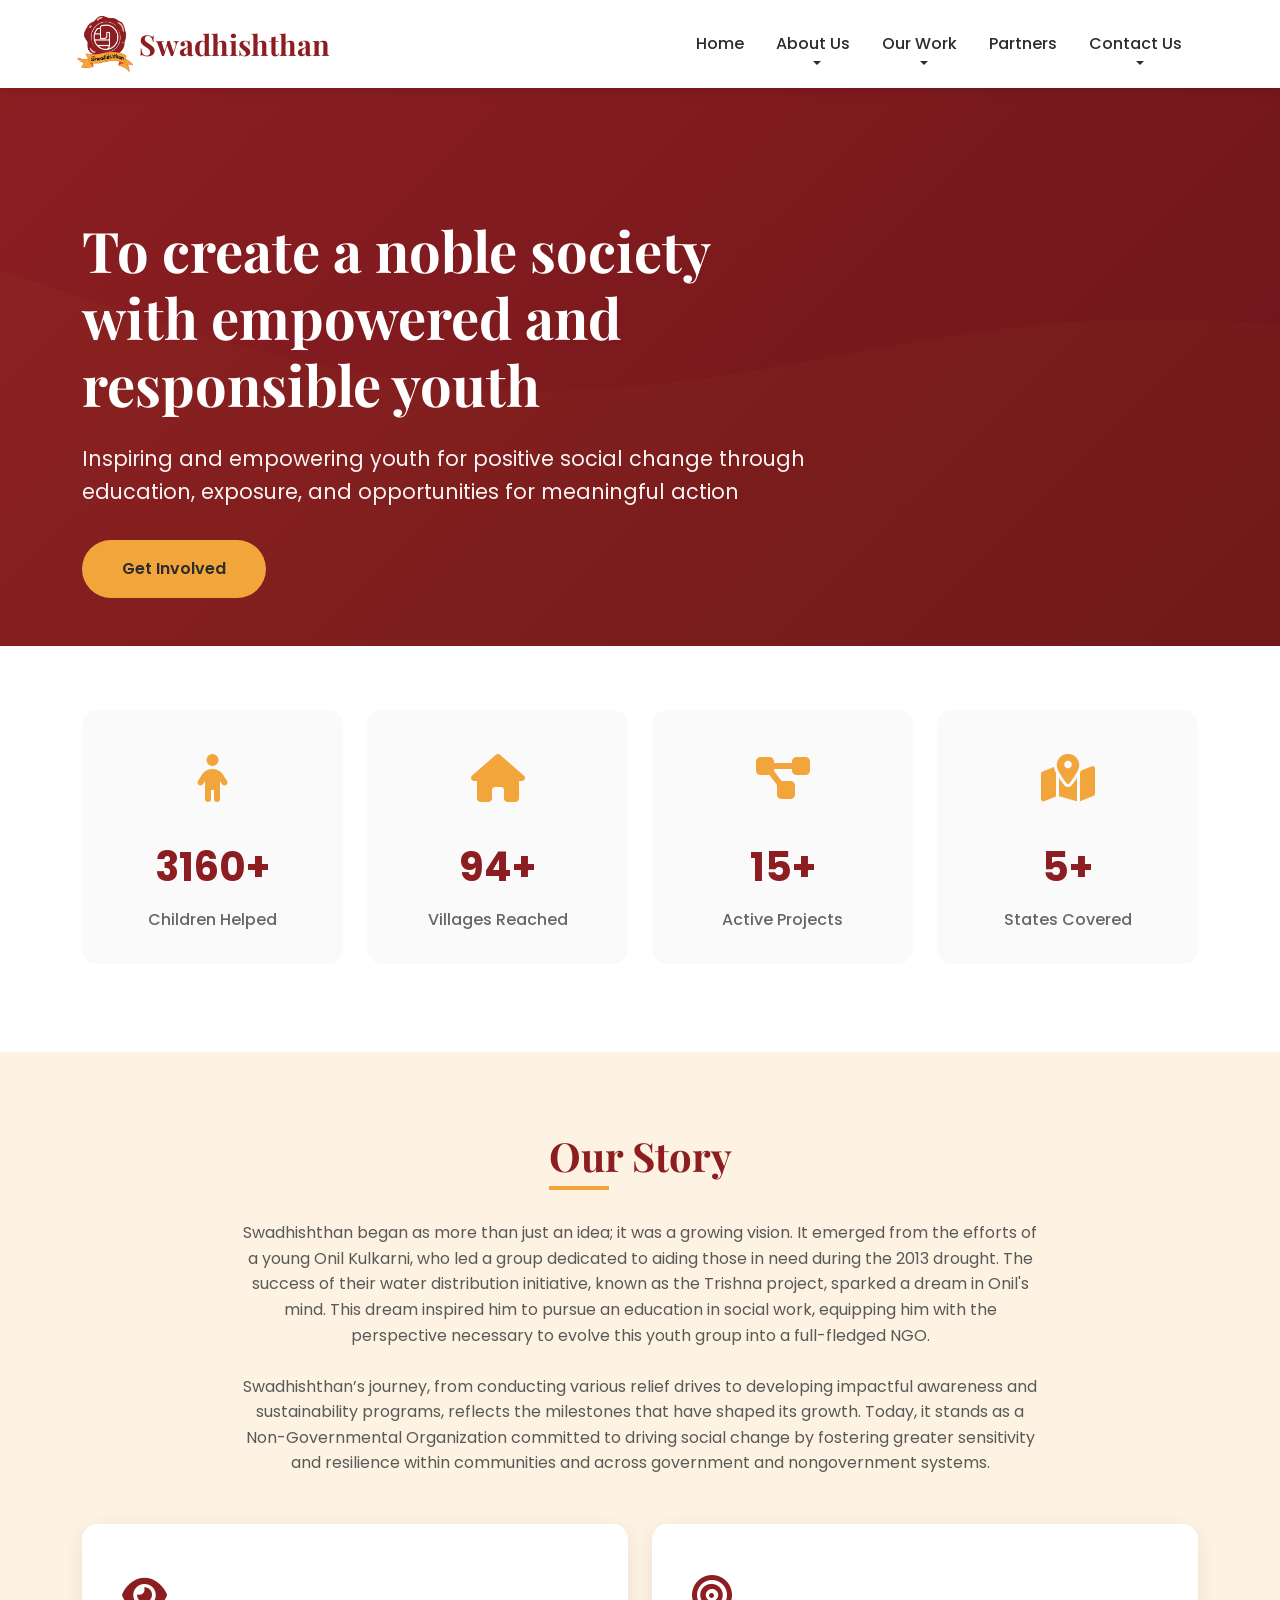
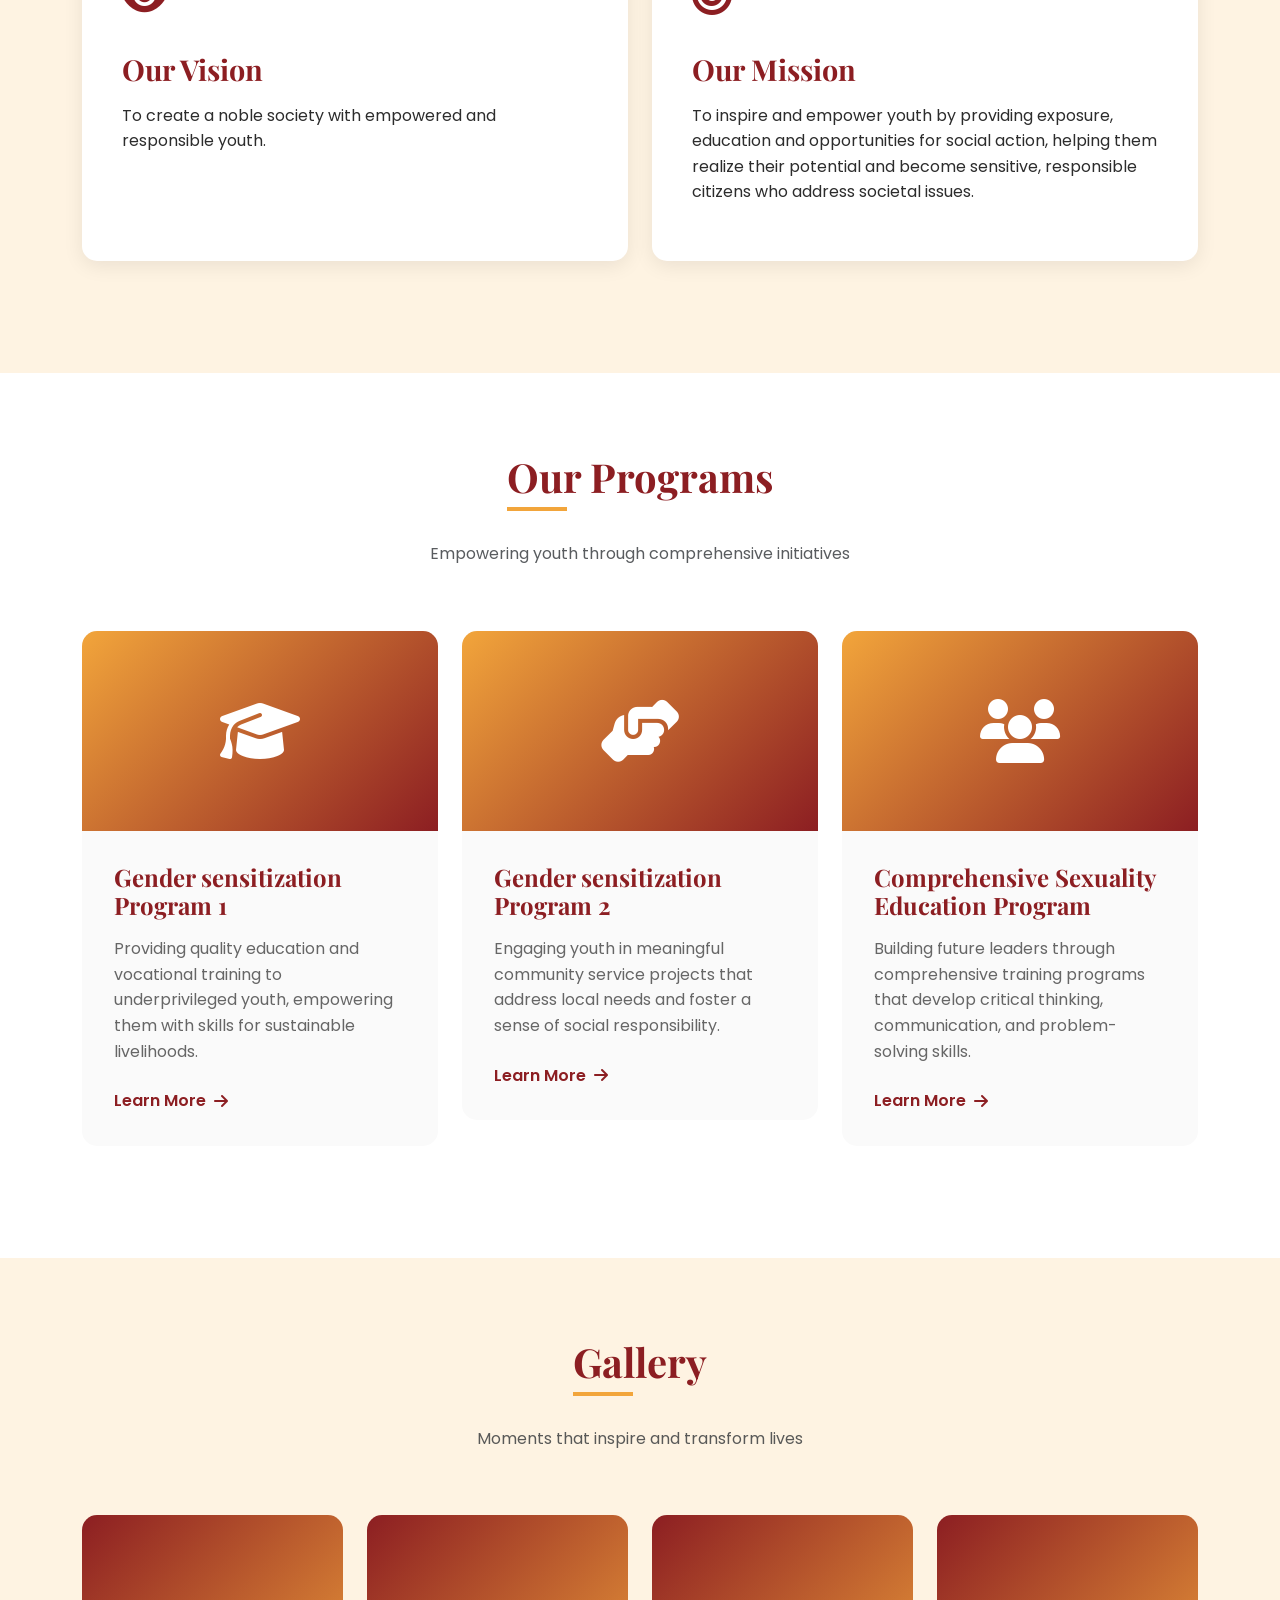
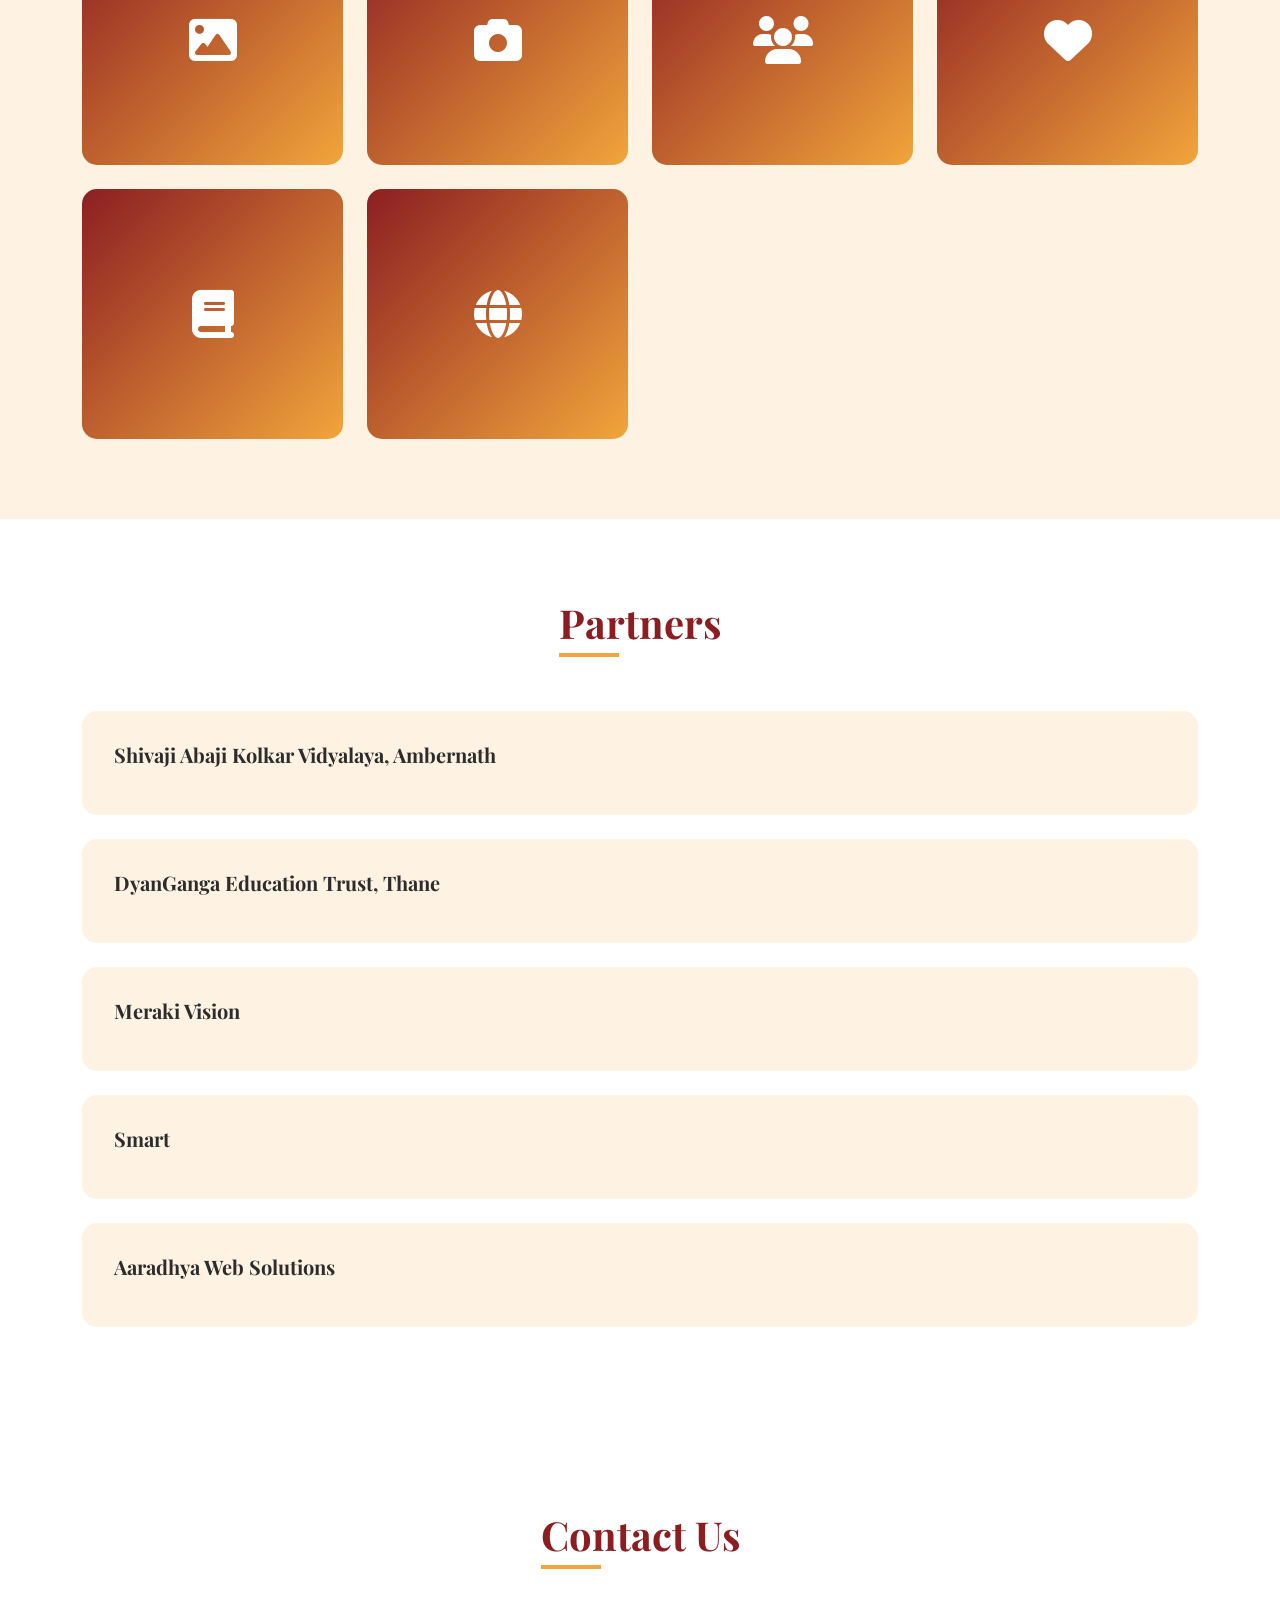
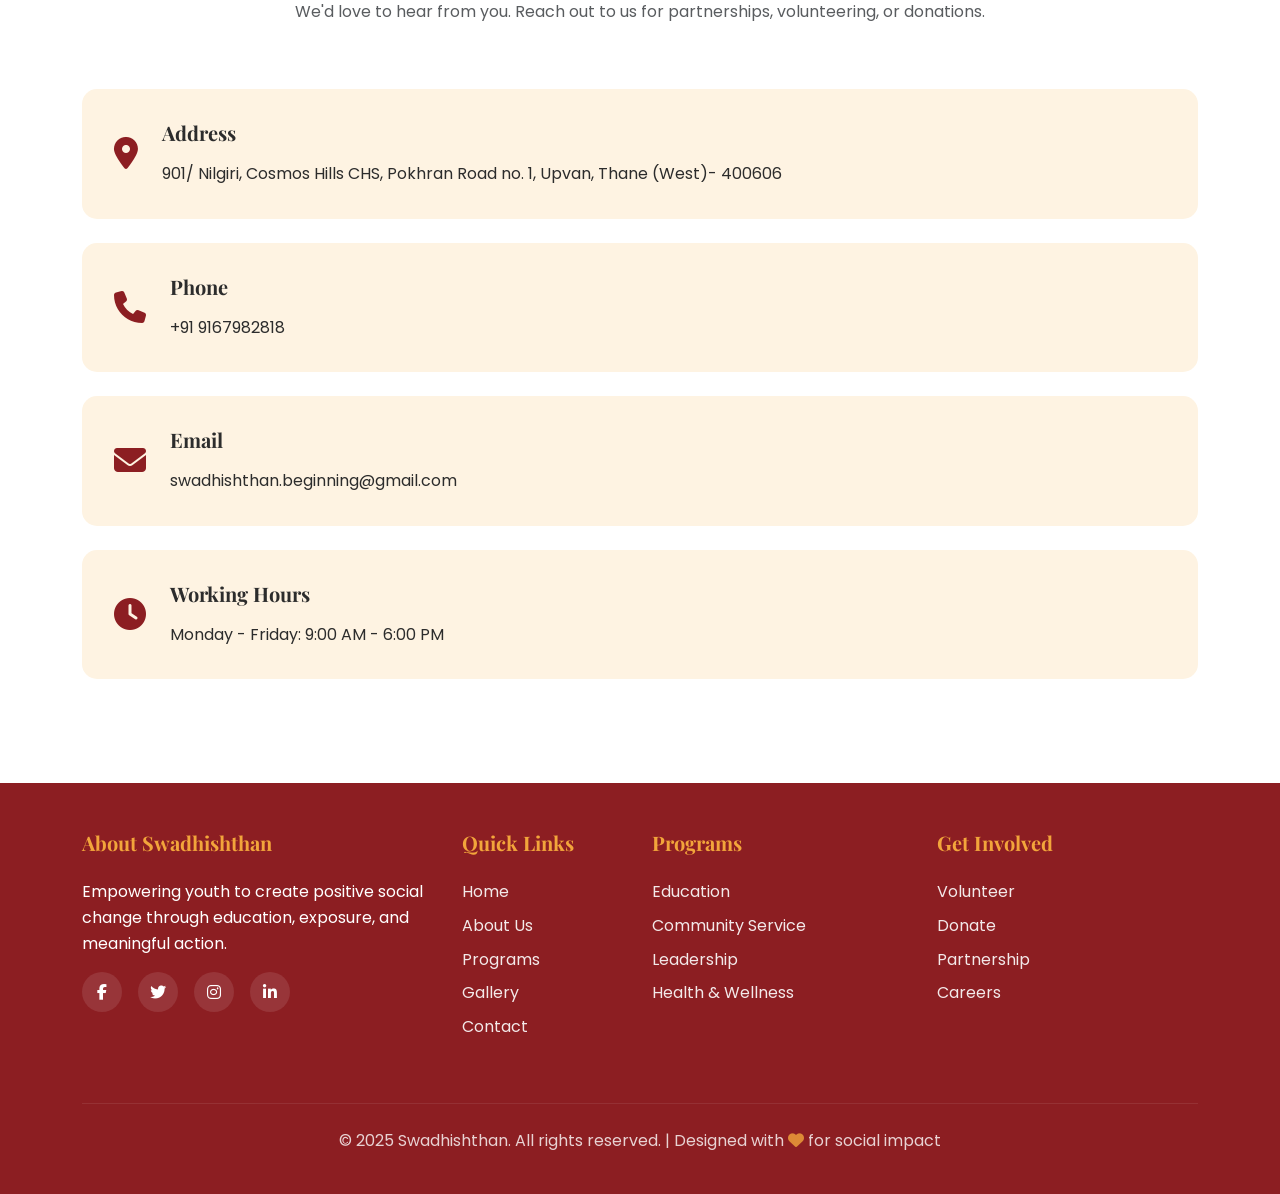
==== commit 72931c29: "Merge pull request #2 from Dharmadas/new_changes_by_kshitija Our work Cards deleted" ====
--- a/index.html
+++ b/index.html
@@ -205,36 +205,6 @@
        </div>
       </div>
      </div>
-     <div class="col-lg-4 col-md-6">
-      <div class="program-card" data-scroll="scale">
-       <div class="program-image"><i class="fas fa-heartbeat"></i></div>
-       <div class="program-content">
-        <h4>Health &amp; Wellness</h4>
-        <p>Promoting physical and mental well-being through health awareness campaigns, sports activities, and counseling services.</p>
-        <a href="#" class="btn-learn-more"> Learn More <i class="fas fa-arrow-right"></i> </a>
-       </div>
-      </div>
-     </div>
-     <div class="col-lg-4 col-md-6">
-      <div class="program-card" data-scroll="scale">
-       <div class="program-image"><i class="fas fa-leaf"></i></div>
-       <div class="program-content">
-        <h4>Environmental Conservation</h4>
-        <p>Creating environmental awareness and organizing eco-friendly initiatives to build a sustainable future for coming generations.</p>
-        <a href="#" class="btn-learn-more"> Learn More <i class="fas fa-arrow-right"></i> </a>
-       </div>
-      </div>
-     </div>
-     <div class="col-lg-4 col-md-6">
-      <div class="program-card" data-scroll="scale">
-       <div class="program-image"><i class="fas fa-female"></i></div>
-       <div class="program-content">
-        <h4>Women Empowerment</h4>
-        <p>Supporting women and girls through education, skill training, and advocacy programs that promote gender equality and empowerment.</p>
-        <a href="#" class="btn-learn-more"> Learn More <i class="fas fa-arrow-right"></i> </a>
-       </div>
-      </div>
-     </div>
     </div>
    </div>
   </section>
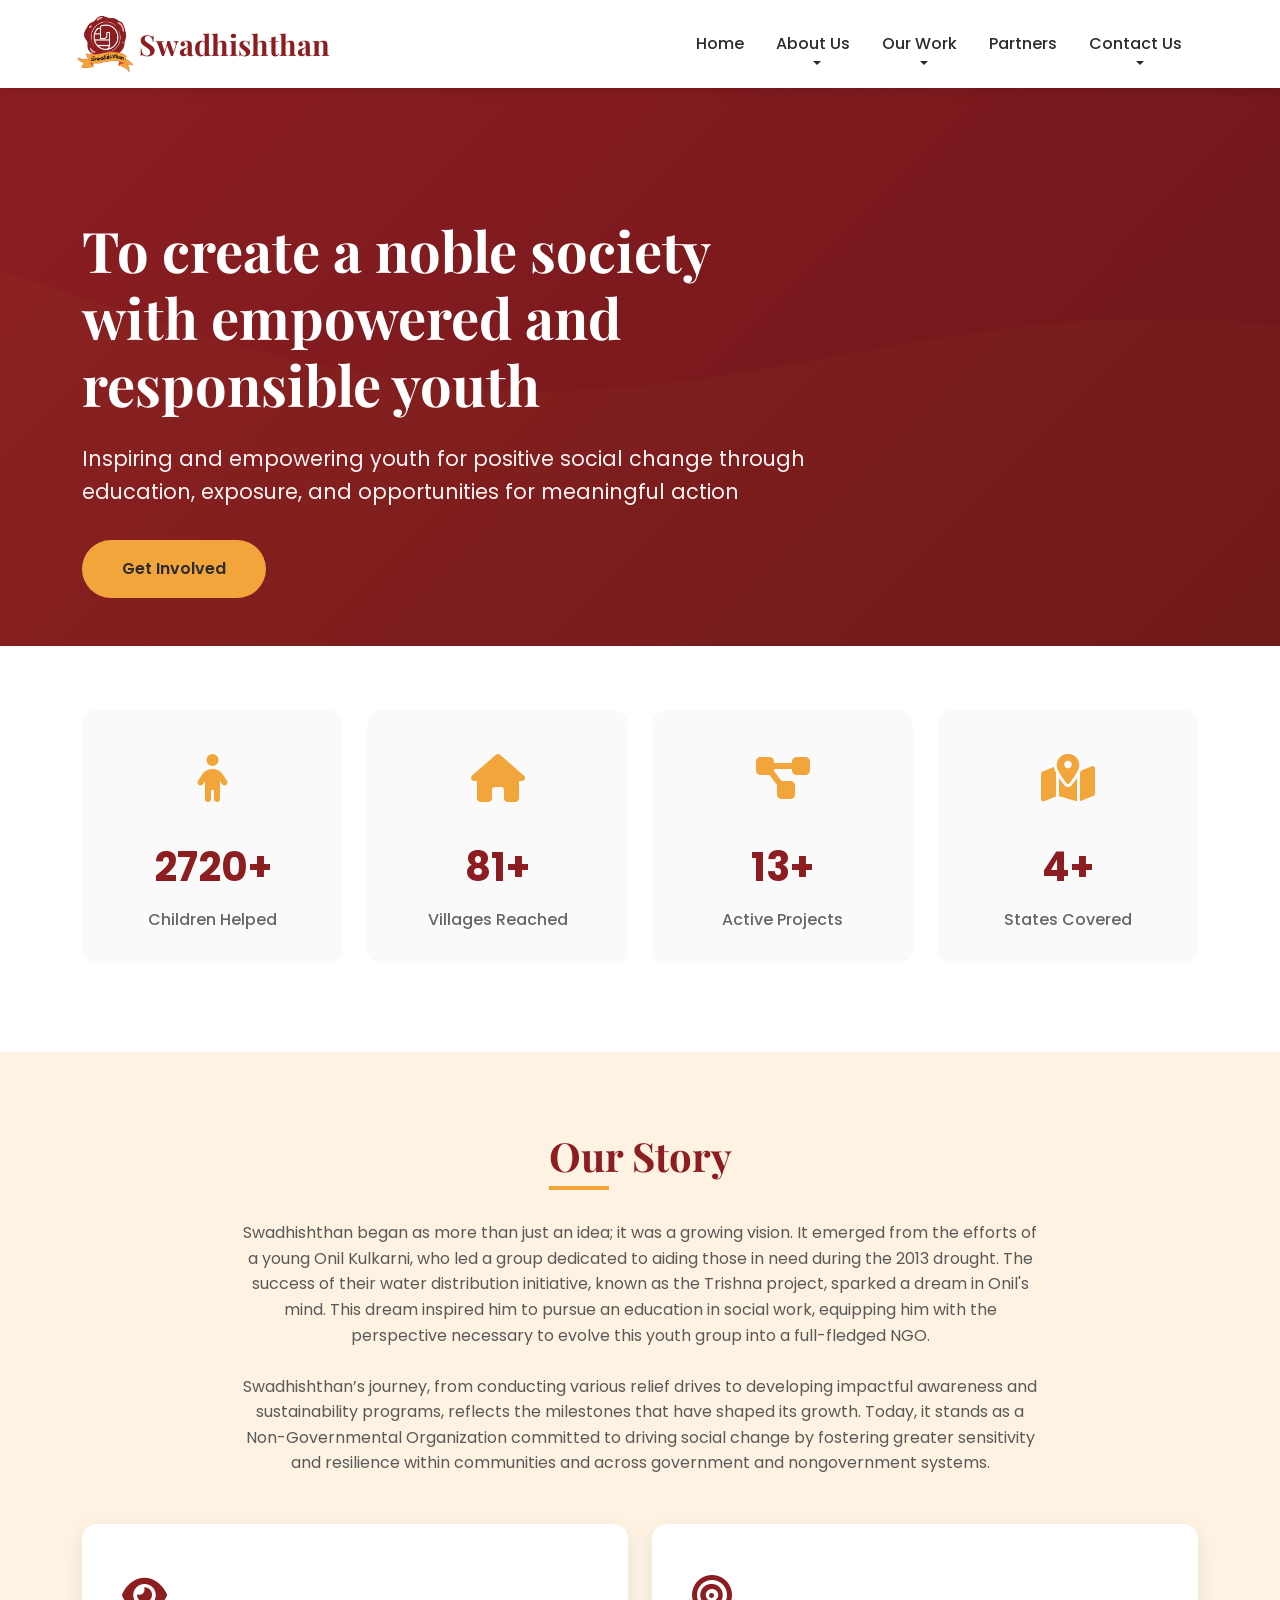
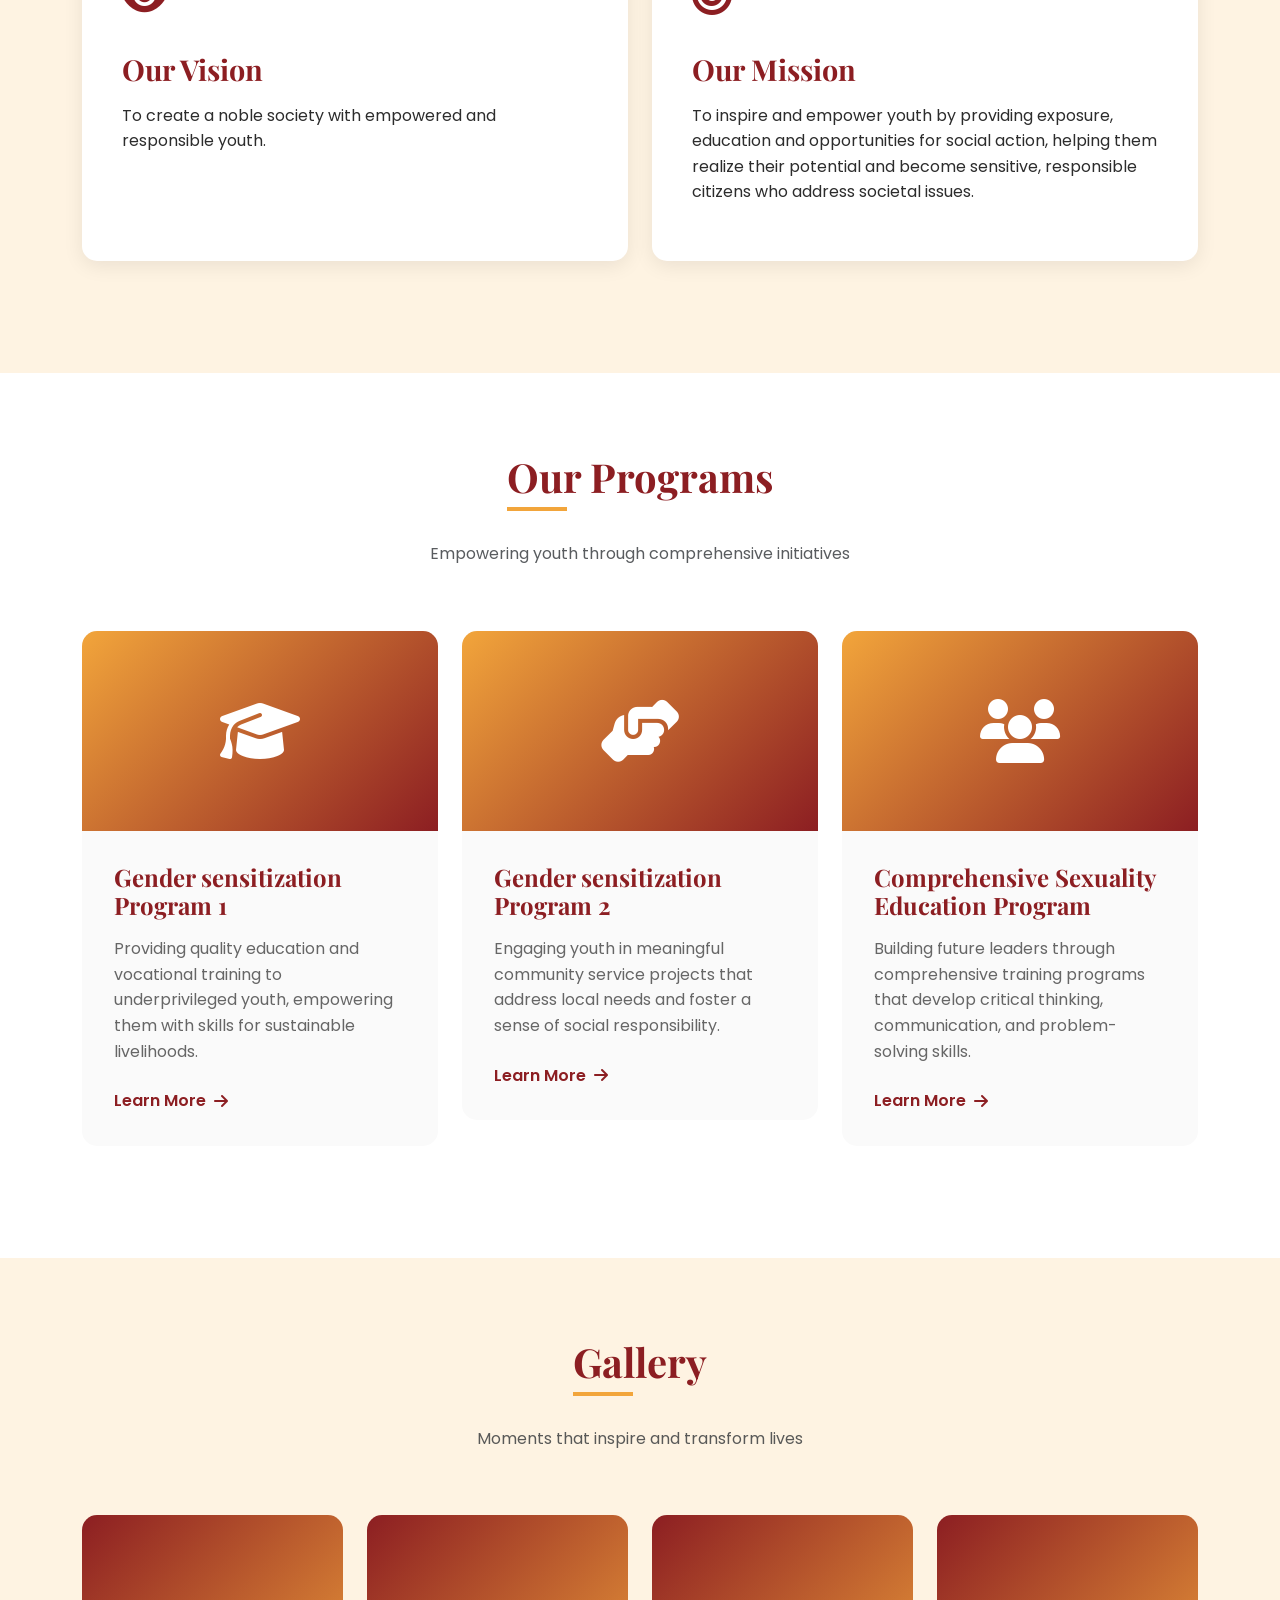
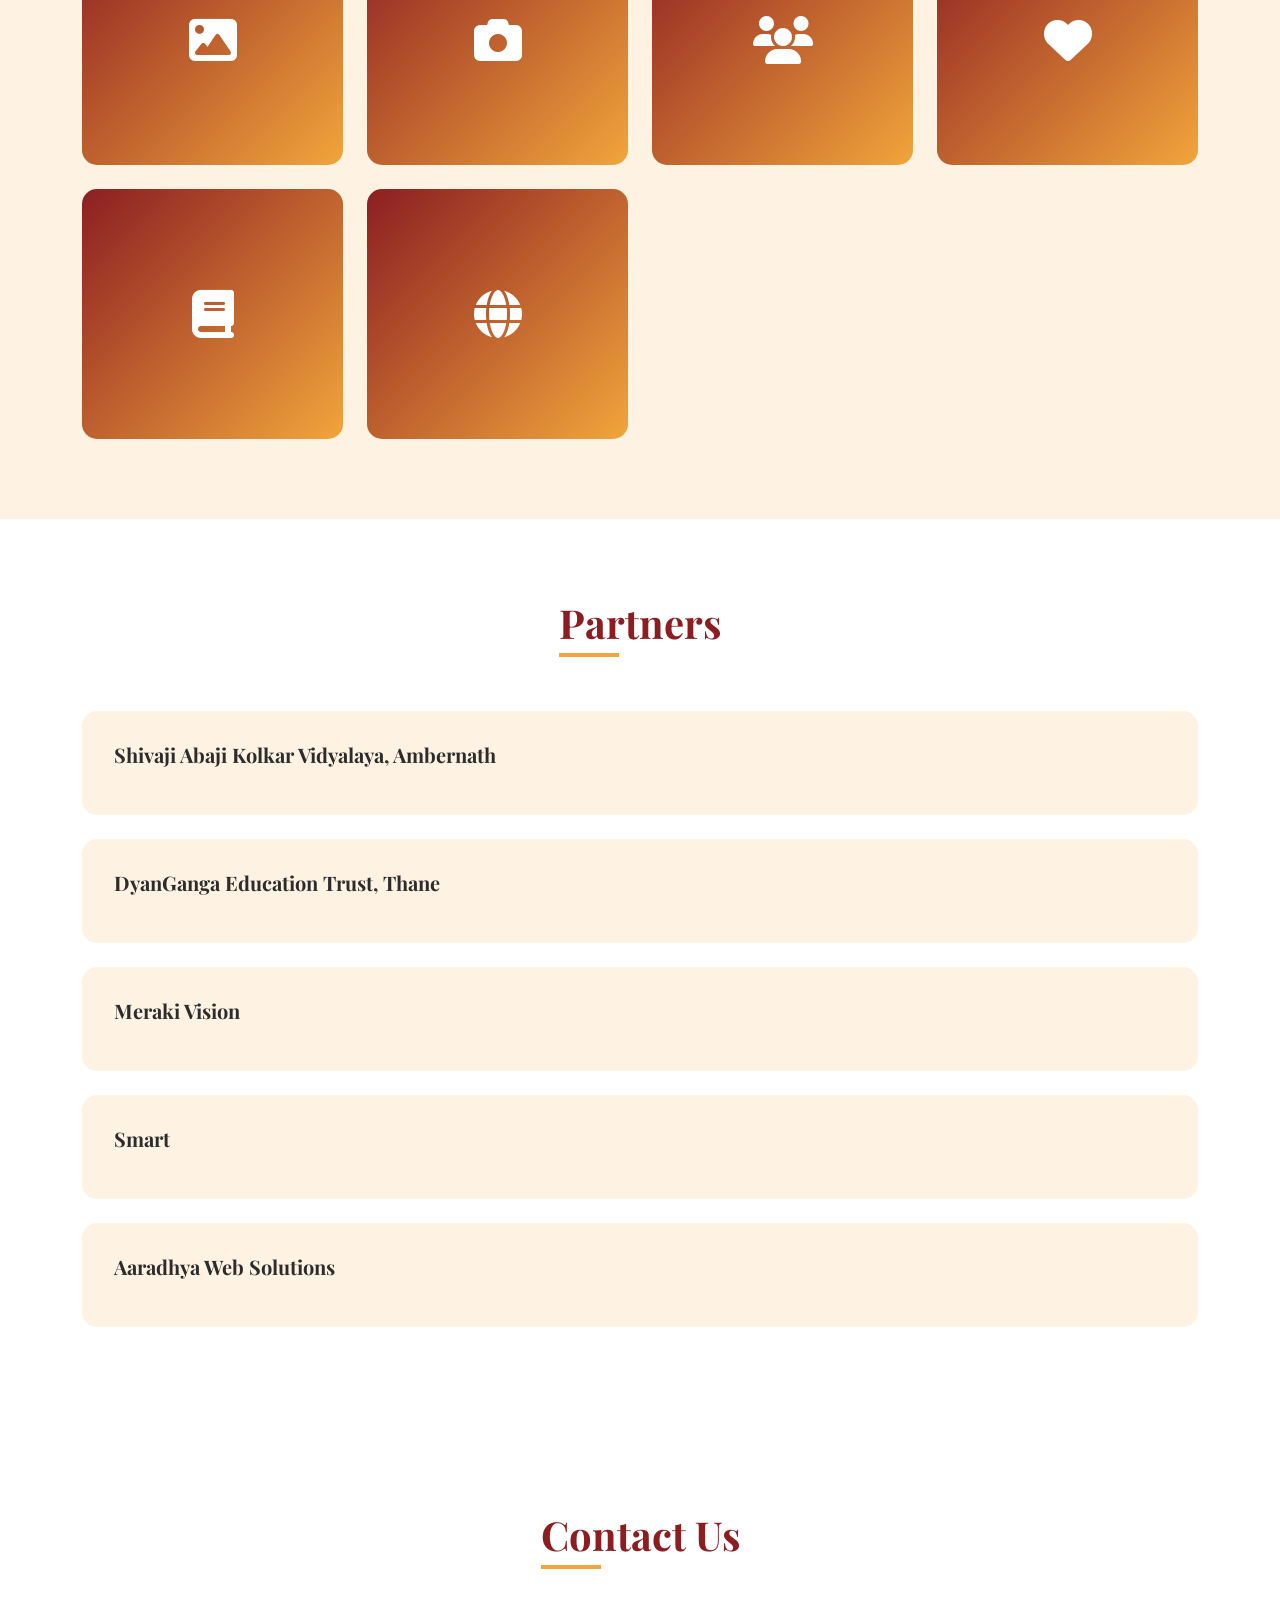
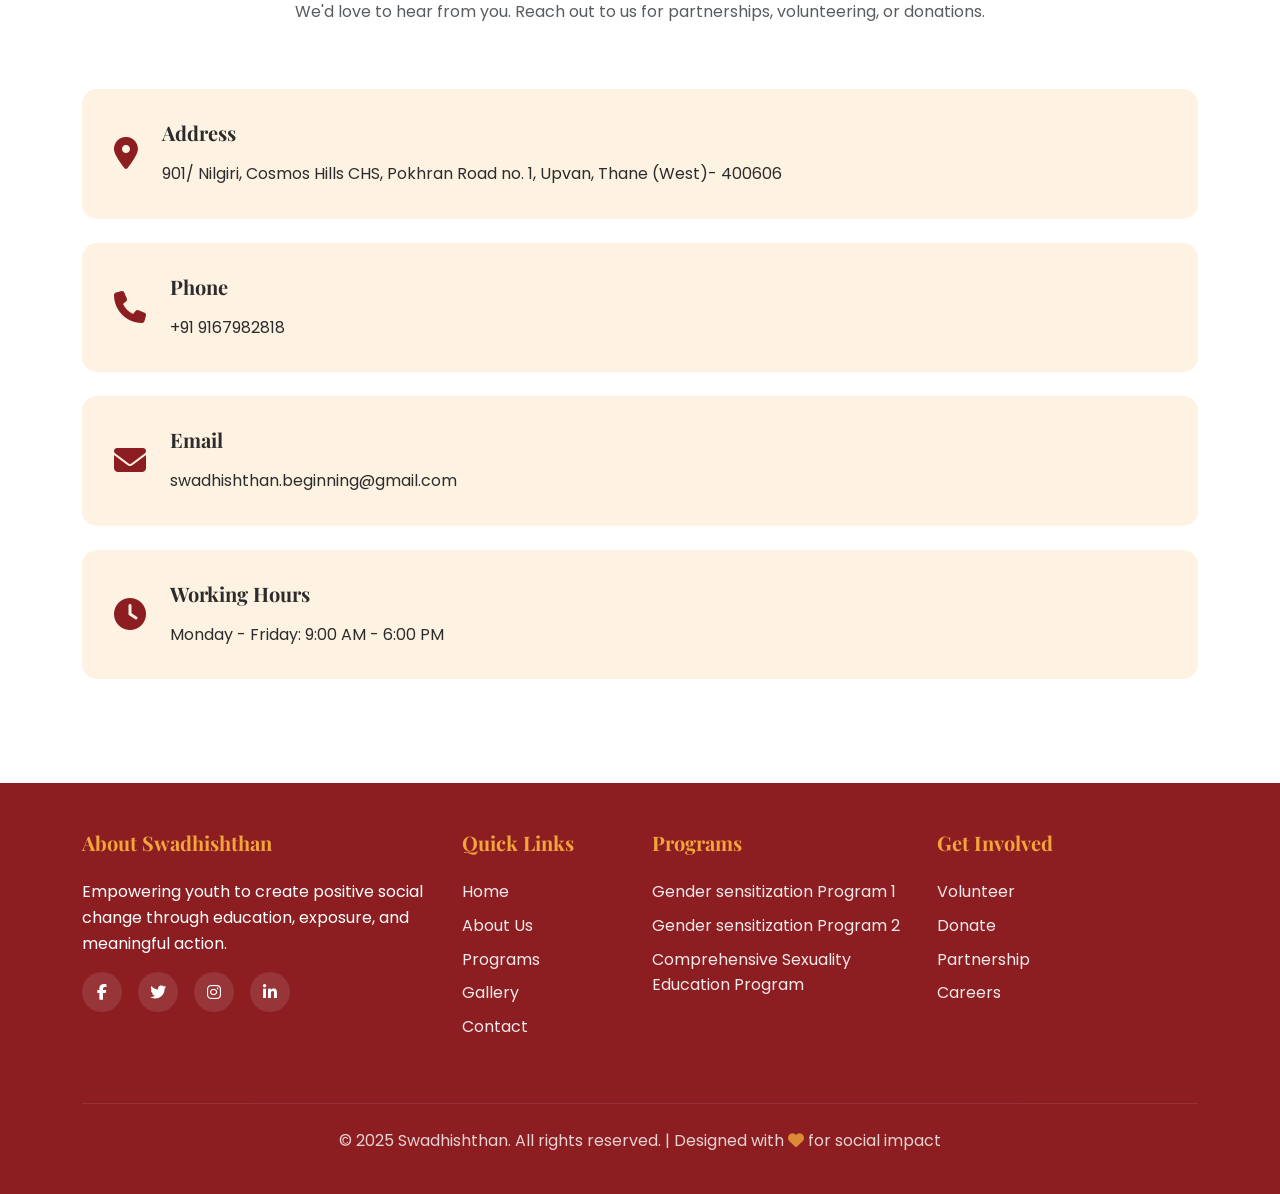
==== commit af2acfcb: "add robot.txt and 404 files. Add link to aaradhyawebsolutions.com" ====
--- a/index.html
+++ b/index.html
@@ -240,8 +240,10 @@
                  <div class="partners-card"><h5>Shivaji Abaji Kolkar Vidyalaya, Ambernath</h5></div> 
                  <div class="partners-card"><h5>DyanGanga Education Trust, Thane</h5></div> 
                  <div class="partners-card"><h5>Meraki Vision</h5></div> 
-                 <div class="partners-card"><h5>Smart</h5></div> 
-                 <div class="partners-card"><h5>Aaradhya Web Solutions</h5></div> 
+                 <div class="partners-card"><h5>Smart</h5></div>
+                  <a href="https://www.aaradhyawebsolutions.com" target="_blank" style="text-decoration: none;color: inherit;"> 
+                        <div class="partners-card"><h5>Aaradhya Web Solutions</h5></div>
+                  </a>
             </div>
             </div>
       </div>
@@ -286,7 +288,7 @@
       <div class="social-links"><a href="#" class="social-link" aria-label="Facebook"><i class="fab fa-facebook-f"></i></a> <a href="#" class="social-link" aria-label="Twitter"><i class="fab fa-twitter"></i></a> <a href="#" class="social-link" aria-label="Instagram"><i class="fab fa-instagram"></i></a> <a href="#" class="social-link" aria-label="LinkedIn"><i class="fab fa-linkedin-in"></i></a></div>
      </div>
      <div class="col-lg-2 col-md-6 mb-4"><h5>Quick Links</h5><a href="#home" class="footer-link">Home</a> <a href="#about" class="footer-link">About Us</a> <a href="#programs" class="footer-link">Programs</a> <a href="#gallery" class="footer-link">Gallery</a> <a href="#contact" class="footer-link">Contact</a></div>
-     <div class="col-lg-3 col-md-6 mb-4"><h5>Programs</h5><a href="#programs" class="footer-link">Education</a> <a href="#programs" class="footer-link">Community Service</a> <a href="#programs" class="footer-link">Leadership</a> <a href="#programs" class="footer-link">Health &amp; Wellness</a></div>
+     <div class="col-lg-3 col-md-6 mb-4"><h5>Programs</h5><a href="#programs" class="footer-link">Gender sensitization Program 1</a> <a href="#programs" class="footer-link">Gender sensitization Program 2</a> <a href="#programs" class="footer-link">Comprehensive Sexuality Education Program</a></div>
      <div class="col-lg-3 mb-4"><h5>Get Involved</h5><a href="#contact" class="footer-link">Volunteer</a> <a href="#contact" class="footer-link">Donate</a> <a href="#contact" class="footer-link">Partnership</a> <a href="#contact" class="footer-link">Careers</a></div>
     </div>
     <div class="copyright"><p>© 2025 Swadhishthan. All rights reserved. | Designed with <i class="fas fa-heart" style="color: var(--primary-gold);"></i> for social impact</p></div>
